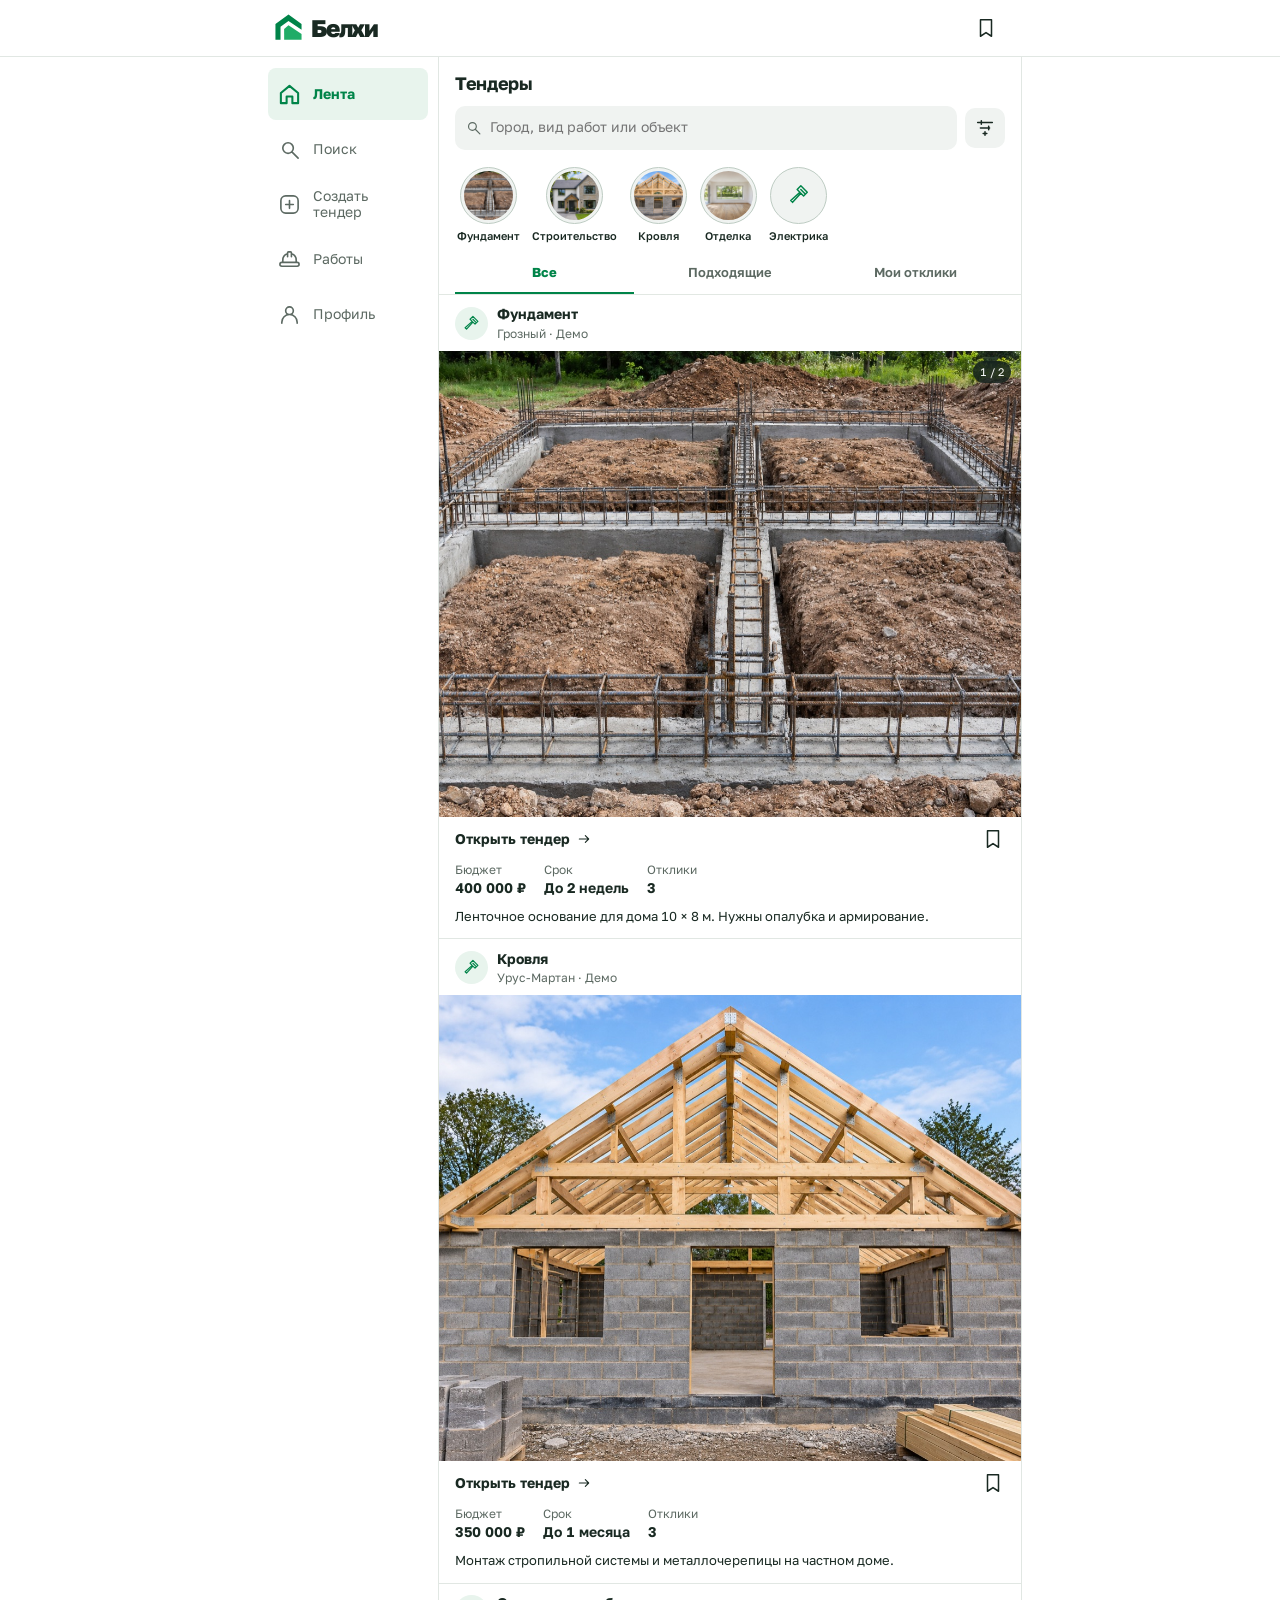
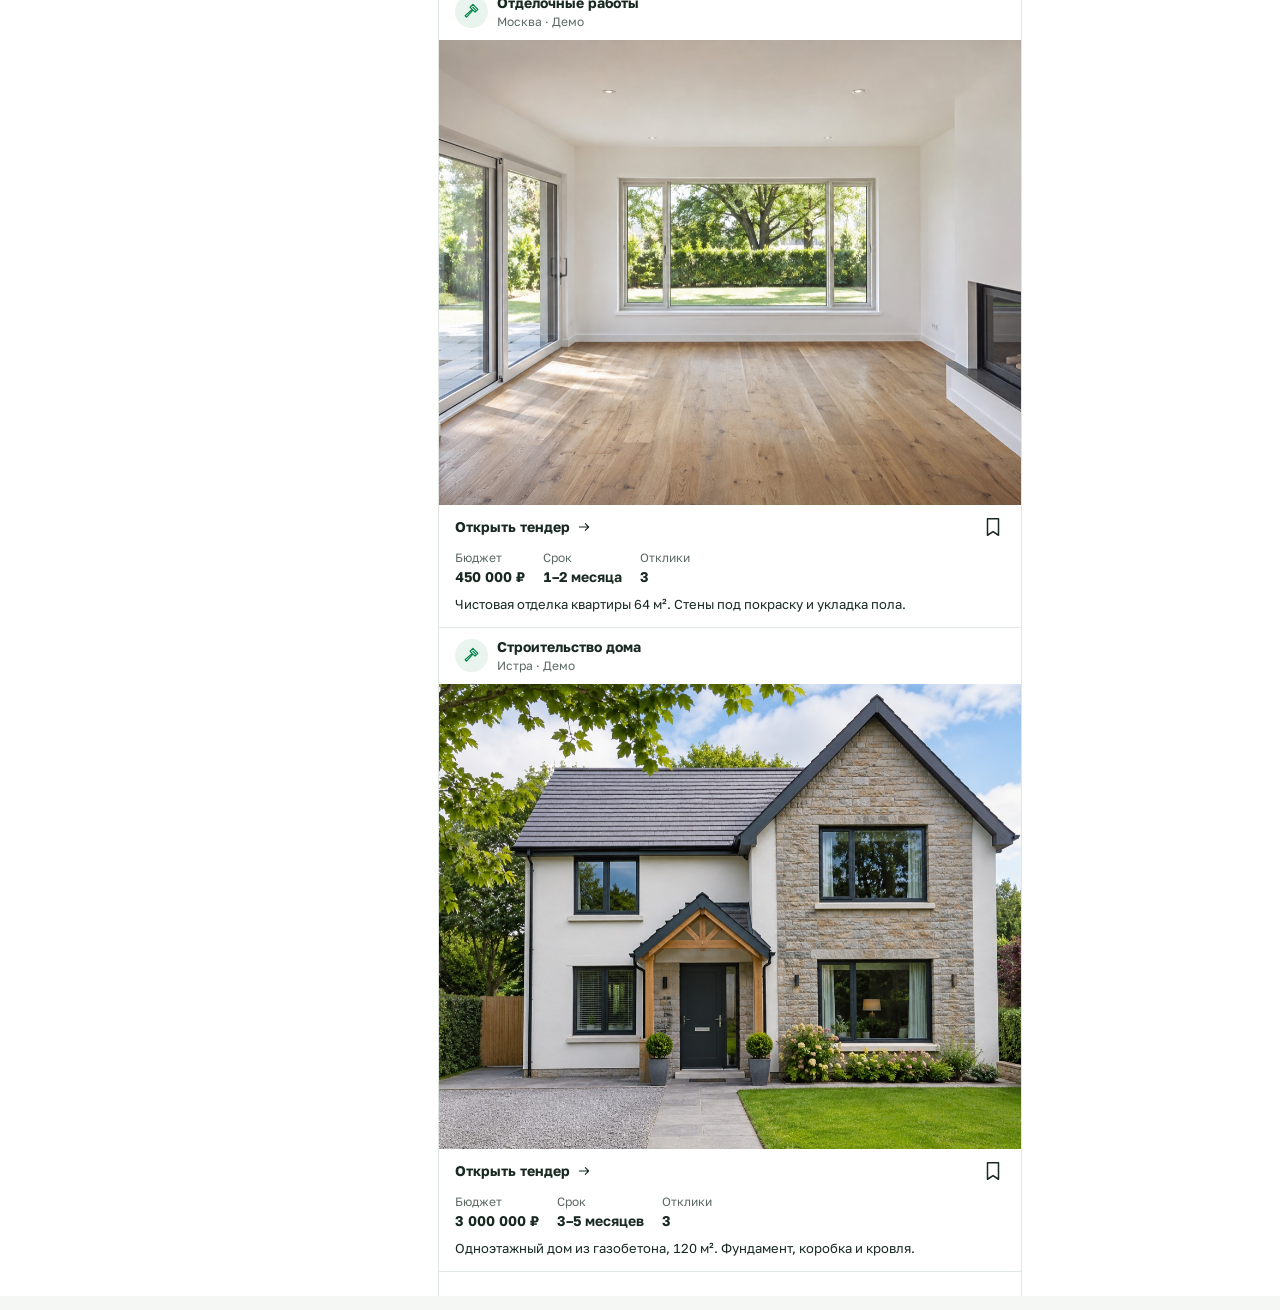
==== app/index.html @ d9beb670 "Build unified responsive Works CRM with shared app design tokens" ====
<!doctype html>
<html lang="ru"><head><meta charset="utf-8"><meta name="viewport" content="width=device-width, initial-scale=1, viewport-fit=cover"><meta name="theme-color" content="#007e47"><title>Белхи · Кабинет заказчика</title><link rel="stylesheet" href="style.css?v=20261109-3"><link rel="stylesheet" href="accounts.css?v=20261109-3"><link rel="stylesheet" href="workspace.css?v=20261111-crm-1"><link rel="stylesheet" href="design-tokens.css?v=20261111-crm-1"></head>
<body><header><div class="head"><a class="brand" href="#list" aria-label="Белхи — главная"><svg viewBox="0 0 40 40" aria-hidden="true"><path fill="#008449" d="M2 15 20 2l18 13v8L20 11 9 19v18H2z"/><path fill="#20ac67" d="m14 22 6-5 18 12v8H14z"/></svg>Белхи</a><span>Кабинет заказчика</span><a id="workspace-saved" href="#market?tab=Сохранённые" aria-label="Сохранённые тендеры" class="workspace-icon" hidden><svg class="ui-icon" aria-hidden="true" viewBox="0 0 24 24"><path d="M6 3h12v18l-6-4-6 4z"/></svg></a><a id="switch-role" class="secondary btn" href="#worker">Исполнитель</a></div></header><div class="layout"><aside><div class="cover"></div><div class="rail"><small>БЕЛХИ / ЗАКАЗЧИК</small><h2>От заявки<br>до стройки</h2><ol id="steps"></ol><a href="#admin" class="back">Администрирование</a><footer>Локальная версия · На этом устройстве</footer></div></aside><main id="screen" tabindex="-1"></main></div><a class="admin-entry" href="#catalog">Демонстрационный каталог</a><a class="admin-entry" href="#admin">Администрирование</a><nav id="bottom-nav" aria-label="Основное меню"></nav><dialog id="confirmation"></dialog><p id="message" role="alert"></p><script>window.addEventListener('error',event=>console.error(event.error||event.message));window.addEventListener('unhandledrejection',event=>{document.querySelector('#screen').innerHTML='<pre role="alert" style="white-space:pre-wrap;font-size:11px">'+String(event.reason?.stack||event.reason)+'</pre>'})</script><script type="module">import('./app.js?v=20261111-crm-1').catch(error=>{document.querySelector('#screen').innerHTML='<pre role="alert" style="white-space:pre-wrap;font-size:11px">'+String(error.stack||error.message)+'</pre>';console.error(error)})</script></body></html>
---- app/style.css ----
:root{--green:#007b43;--mint:#e6f6eb;--ink:#172521;--muted:#52665e;--line:#dce5df;font:15px/1.4 -apple-system,BlinkMacSystemFont,"Segoe UI",Arial,sans-serif;color:var(--ink);background:#f4f7f4}*{box-sizing:border-box}body{margin:0}header{background:white;border-bottom:1px solid var(--line)}.head,.layout{max-width:990px;margin:auto}.head{min-height:54px;display:flex;align-items:center;gap:14px;padding:0 20px}.head>span,small,.muted,footer{color:var(--muted)}.brand{display:inline-flex;align-items:center;gap:8px;font-weight:800;font-size:24px;letter-spacing:-1.6px}.brand svg{width:29px;height:29px}a{color:inherit;text-decoration:none}.objects{margin-left:auto;font-weight:650;color:var(--green)}.layout{display:grid;grid-template-columns:216px minmax(0,650px);gap:20px;padding:20px;align-items:start}aside,main,dialog{border:1px solid var(--line);border-radius:12px;background:white;overflow:hidden}.cover{height:82px;background:center 65%/cover url(media/construction.jpg)}.rail{padding:18px}.rail small,.eyebrow{font-weight:750;letter-spacing:.095em;font-size:11px;color:var(--green)}h2{font-size:22px;line-height:1.13;letter-spacing:-1px}ol{padding:0;list-style:none}.rail li,.stage{display:flex;align-items:center;gap:8px;margin:8px 0}.num{display:grid;place-items:center;background:#f0f3f0;color:var(--muted);border-radius:50%;height:29px;width:29px;flex:none;font-size:13px}.active .num{background:var(--green);color:white}.active{font-weight:700}footer{font-size:12px;border-top:1px solid var(--line);padding-top:18px;margin-top:28px}main{padding:18px 22px;min-height:0}main:focus{outline:0}h1{font-size:24px;line-height:1.14;letter-spacing:-1px;margin:5px 0 12px}h3{margin:12px 0 6px;font-size:16px}label,.fieldlabel{display:block;font-size:14px;font-weight:650;margin:10px 0 4px}input,textarea,select{width:100%;color:var(--ink);font:inherit;border:1px solid #bfcfc5;border-radius:8px;padding:8px 10px;background:white}textarea{resize:vertical;min-height:66px}.pair,.stats,.gallery,.actions,.tabs,.entry,.info{display:flex;gap:10px}.pair>*,.stats>*{flex:1;min-width:0}button,.btn{font:inherit;cursor:pointer;display:inline-flex;align-items:center;justify-content:center;border:1px solid var(--line);background:white;color:var(--ink);font-weight:600}.primary{background:var(--green);color:white;border-color:var(--green)}.wide{width:100%;margin-top:12px}.secondary{color:var(--green);background:var(--mint);border:0}.tabs{background:#f0f4f1;padding:3px;border-radius:10px;margin:9px 0;gap:3px}.tabs button{flex:1;border:0;background:transparent;font-size:14px;padding:5px}.tabs [aria-pressed=true]{background:white;color:var(--green);box-shadow:0 1px 3px #142c1924}.entry,.stage{padding:10px 0;border-bottom:1px solid var(--line)}.entry img,.info img{width:52px;height:54px;object-fit:cover;border-radius:9px}.entry>div,.info>div{min-width:0;flex:1}.entry strong,.info strong{display:block;font-size:16px}.meta,.note,.terms,.caption{font-size:13px;color:var(--muted)}.terms{margin:5px 0}.score{color:#a66200}.entry .btn{margin-top:7px}.tag{display:inline-block;border-radius:20px;background:var(--mint);color:#066637;padding:2px 7px;font-size:12px}.stats{margin:16px 0}.stats div,.summary{padding:10px;background:#f3f7f3;border-radius:9px}.stats b{display:block}.gallery{flex-wrap:wrap}.gallery img{width:94px;height:75px;object-fit:cover;border-radius:8px}.attach{cursor:pointer;border:1px dashed #91ac9a;padding:12px;color:var(--green);border-radius:8px;display:inline-block;margin:3px 0}.hiddenfile{position:absolute;width:1px;height:1px;opacity:0}.hiddenfile:focus-visible+.attach,:focus-visible{outline:2px solid var(--green);outline-offset:2px}.file{display:flex;align-items:center;gap:8px;overflow-wrap:anywhere;font-size:14px}.file button{margin-left:auto}.back{font-size:14px;color:var(--green);display:inline-block;margin-bottom:6px}.actions{justify-content:flex-end;flex-wrap:wrap;margin-top:12px}dialog{max-width:min(420px,92vw);padding:18px}dialog::backdrop{background:#112a2066}#message:not(:empty){position:fixed;bottom:12px;left:50%;transform:translateX(-50%);background:#243b30;color:white;padding:12px 20px;border-radius:8px;z-index:3}.amount{font-size:25px}.objects,.brand{padding-block:8px}.project{display:block;padding:10px 0;border-bottom:1px solid var(--line)}.project b{display:block}.review{padding:9px 11px;background:#edf7f0;border-radius:10px}.tag+.tag{margin-left:6px}@media(max-width:720px){.layout{display:block;padding:0}.head{min-height:52px;gap:12px;padding:0 16px}.head>span{display:none}.brand{font-size:25px}.brand svg{width:29px}aside{display:none}main{border:0;border-radius:0;min-height:0;padding:14px 16px}body{background:white}.pair{flex-wrap:wrap}.pair>*{min-width:125px}.entry img{width:48px;height:50px}h1{font-size:22px}.tabs button{font-size:13px}.stats{gap:6px}.stats div{padding:9px}.gallery img{width:85px}}
.avatar{display:grid;place-items:center;min-width:46px;height:48px;border-radius:10px;background:var(--mint);color:var(--green);font-size:28px;font-weight:700}.specialties{padding:0;border:0;margin:12px 0}.specialties legend{font-weight:650}.chips{display:flex;gap:8px;flex-wrap:wrap}.chips label{cursor:pointer;border:1px solid var(--line);border-radius:22px;padding:10px;margin:3px 0;font-weight:500}.chips label:has(:checked){background:var(--mint);border-color:var(--green)}.chips input{width:auto;accent-color:var(--green)}.tender-card strong{font-size:16px}.tender-card .meta{margin:5px 0}.actions a{min-width:0}.head #switch-role{font-size:14px}.query{margin-bottom:12px}@media(max-width:420px){.head{gap:8px}.objects{font-size:14px}.head #switch-role{padding:7px 9px}}
body{padding-bottom:85px}#bottom-nav{position:fixed;z-index:2;bottom:0;left:50%;transform:translateX(-50%);display:flex;justify-content:center;width:min(100%,620px);padding:4px 10px max(5px,env(safe-area-inset-bottom));background:white;border:1px solid var(--line);border-radius:15px 15px 0 0}#bottom-nav a{display:grid;place-items:center;gap:3px;flex:1;padding:6px;color:var(--muted);font-size:13px}#bottom-nav svg{width:20px;height:20px;fill:none;stroke:currentColor;stroke-width:1.7;stroke-linecap:round;stroke-linejoin:round}#bottom-nav [aria-current]{color:var(--green);font-weight:700}#message:not(:empty){bottom:72px}
.admin-entry{display:block;text-align:center;margin:7px;color:var(--muted);font-size:14px}main>img{max-width:100%;border-radius:8px}.admin-tabs{display:flex;flex-wrap:wrap;gap:5px;margin:14px 0}.admin-tabs a{padding:8px}.admin-tabs .selected{background:var(--mint);color:var(--green)}.admin-record{border-bottom:1px solid var(--line);padding:12px 0}.admin-record summary{cursor:pointer;font-weight:650}.admin-record img{width:42px;height:42px;object-fit:cover;border-radius:8px;vertical-align:middle;margin-right:10px}
.customer-badge{display:flex;align-items:center;gap:7px;margin-top:8px;color:var(--muted);font-size:13px}.customer-badge img,.tender-card .customer-badge img{width:25px;height:25px;border-radius:50%;object-fit:cover;float:none;margin:0}
#bottom-nav[hidden]{display:none}.admin-record summary small{display:block;margin:5px 0 0 52px;font-weight:400}.admin-record summary img{height:52px;width:52px}.admin-record summary{padding:4px 0}
.admin-record summary{display:flow-root;list-style:none;min-height:66px;padding-right:16px;position:relative}.admin-record summary img{float:left;object-fit:cover;margin-right:12px}.admin-record summary small{margin:4px 0;color:var(--muted);font-size:13px}

.tender-card {
  display:grid;
  grid-template-columns:56px minmax(0,1fr);
  align-items:center;
  gap:11px;
  padding:10px 2px;
  border-bottom:1px solid var(--line);
}
.tender-card:hover { background:#f7faf8 }
.tender-card > img,.tender-placeholder { width:56px;height:56px;border-radius:7px;object-fit:cover }
.tender-placeholder { display:grid;place-items:center;background:var(--mint);color:var(--green);font-size:23px }
.tender-details { min-width:0;overflow-wrap:anywhere }
.tender-details > strong { display:block;font-size:15px;line-height:1.25 }
.tender-details > .meta { display:block;margin:3px 0;font-size:13px }
.tender-price { display:flex;align-items:center;gap:8px;flex-wrap:wrap;font-size:14px }
.tender-details .customer-badge { margin-top:4px }
.tender-details .customer-badge img { width:20px;height:20px }
.query { margin-bottom:0 }
@media (hover:hover) and (pointer:fine) {
  button:not(:disabled):hover,.btn:hover { border-color:#91b09e }
  .primary:not(:disabled):hover { background:#006a39 }
}
button:disabled { opacity:.6;cursor:default }
@media(max-width:720px) {
  #bottom-nav a { min-height:44px;font-size:12px }
  main { padding-bottom:10px }
}
.head #switch-role{margin-left:auto;font-size:13px}.fold{border-bottom:1px solid var(--line);padding:0}.fold>summary{list-style:none;cursor:pointer;padding:12px 22px 12px 0;position:relative;font-weight:650;overflow-wrap:anywhere}.fold>summary::-webkit-details-marker{display:none}.fold>summary small,.profile-id small,progress+small{display:block;color:var(--muted);font-weight:400}.fold>div{padding:0 2px 12px}.fold .fold{padding-left:10px}.fold fieldset{border:0;padding:0}.profile-id{display:flex;align-items:center;gap:12px;padding:10px 0 15px}.profile-id .avatar{font-size:19px}.fold .specialties legend{display:none}progress{display:block;width:100%;height:7px;margin:8px 0;accent-color:var(--green)}
.identity{display:flex;align-items:center;gap:16px}.identity strong,.identity small{display:block}.identity strong{font-size:18px}.identity small{color:var(--muted);margin-top:3px}.portrait{position:relative;margin:0;width:76px;height:76px;flex:none;display:grid;place-items:center;background:var(--mint);border-radius:50%;font-size:28px;color:var(--green)}label.portrait{cursor:pointer}.portrait img{width:100%;height:100%;border-radius:50%;object-fit:cover}.portrait span{position:absolute;bottom:0;right:0;border-radius:50%;background:var(--green);color:white;font-size:15px;padding:0 4px;border:2px solid white}.portrait input{position:absolute;inset:0;opacity:0;cursor:pointer}.portrait:focus-within{outline:2px solid var(--green)}.tiles{display:grid;grid-template-columns:repeat(3,minmax(0,1fr));gap:3px;margin:8px 0}.tile{aspect-ratio:1;padding:0;border:0;border-radius:2px;overflow:hidden}.tile img{width:100%;height:100%;object-fit:cover}.full-work{display:block;max-width:100%;max-height:65vh;object-fit:contain;margin-bottom:12px}
main:has(.identity){position:relative}main:has(.identity) h1{padding-right:48px}.profile-settings{position:absolute;right:14px;top:10px;width:44px;height:44px;display:grid;place-items:center;border-radius:50%;color:var(--ink)}.profile-settings:hover{background:var(--mint)}.profile-settings svg{width:22px;height:22px;fill:none;stroke:currentColor;stroke-width:1.6;stroke-linejoin:round}.profile-bio{margin:12px 0;overflow-wrap:anywhere;white-space:pre-line}.profile-bio p{margin:0 0 4px}.profile-share{min-height:36px;font-size:13px}.portfolio-title{margin-top:18px;padding-top:12px;border-top:1px solid var(--line)}.identity>div{min-width:0;overflow-wrap:anywhere}

.identity .portrait{width:64px;height:64px;align-self:center}
.portrait img{position:absolute;inset:0}
.portrait input{width:100%;height:100%;padding:0}
.portfolio-bar,.composer-head,.offer-foot,.object-group h3{display:flex;align-items:center;justify-content:space-between;gap:8px}
.portfolio-bar{border-top:1px solid var(--line);margin-top:16px;padding:8px 0}
.portfolio-bar h3,.composer-head h2{margin:0}
.portfolio-bar button,.publish,.offer-row .btn,.new-tender{white-space:normal}
.portfolio-bar button{color:var(--green)}
.composer-head button,.work-author button[data-cancel]{width:var(--control-height);padding:0;font-size:20px;flex:none}
.photo-picker{position:relative;display:grid;place-items:center;gap:5px;border:1px dashed #a9c6b3;border-radius:8px;background:#f4f9f5;color:var(--green);padding:12px;cursor:pointer}
.photo-picker img{max-width:100%;height:70px;object-fit:contain}
.photo-picker input{position:absolute;inset:0;opacity:0;cursor:pointer;height:100%}
.photo-picker:focus-within{outline:2px solid var(--green)}
#add-photo .publish{display:flex;margin-left:auto}
.offer-object{display:flex;align-items:center;gap:10px;background:#f4f7f4;border-radius:8px;padding:8px}
.offer-object img{width:44px;height:44px;object-fit:cover;border-radius:6px}
.offer-object small,.offer-row small{display:block;font-size:12px}
.offer-filters{display:flex;margin:6px 0;flex-wrap:wrap}
.offer-filters button{padding-inline:9px}
.offer-filters small{font-size:10px;color:inherit}
.offer-filters [aria-pressed=true]{background:var(--green);color:white}
.offer-row{gap:9px;align-items:flex-start}
.offer-row strong{font-size:15px;line-height:1.2}
.offer-row .btn{margin:0}
.offer-foot{margin-top:6px}
.object-group{margin-top:16px}
.object-group h3{margin:0;padding:7px 9px;background:#eef5ef;border-radius:6px;font-size:13px}
.object-group .tender-card{padding:9px 2px}
@media(max-width:720px){
  main:has(.offer-object){position:relative}
  main:has(.offer-object)>br,main:has(.offer-object)>.eyebrow{display:none}
  main:has(.offer-object)>h1{text-align:center;font-size:17px;letter-spacing:-.4px;line-height:34px;margin:0 0 10px}
  main:has(.offer-object)>.back{position:absolute;display:grid;place-items:center;width:var(--control-height);height:var(--control-height);font-size:0;margin:0}
  main:has(.offer-object)>.back:before{content:'‹';font-size:26px;line-height:1}
}

.screen-heading{display:grid;grid-template-columns:var(--control-height) minmax(0,1fr) var(--control-height);align-items:center;margin-bottom:12px;border-bottom:1px solid var(--line)}
.screen-heading h1,main:has(.identity) .screen-heading h1{margin:0;padding:4px 0;text-align:center;font-size:17px;line-height:1.25;letter-spacing:-.02em;overflow-wrap:anywhere}
.screen-heading>a{width:var(--control-height);height:var(--control-height);display:grid;place-items:center;color:var(--green)}
.screen-heading svg{width:21px;fill:none;stroke:currentColor;stroke-width:2;stroke-linecap:round;stroke-linejoin:round}
#manual-project{display:grid;gap:12px}
#manual-project .form-note{margin:0;color:var(--muted);font-size:13px;line-height:1.4}
#manual-project label{display:grid;gap:4px;margin:0;min-width:0;font-size:13px}
#manual-project input{min-width:0}
#manual-project input::placeholder{color:#626f69;opacity:1}
.project-terms{display:grid;grid-template-columns:repeat(2,minmax(0,1fr));gap:10px}
#manual-project button{justify-self:end}
body:has(#manual-project)>.admin-entry{display:none}

.tender-post{border-bottom:1px solid var(--line);padding-bottom:10px}
.post-heading{display:flex;align-items:baseline;justify-content:space-between;gap:8px;margin-bottom:6px;overflow-wrap:anywhere}
.tender-post>img{display:block;width:100%;height:clamp(105px,35vw,168px);object-fit:cover;border-radius:8px}
.post-caption{margin-top:7px;font-size:14px;overflow-wrap:anywhere}
.post-caption small{display:block;font-size:12px}
.post-caption p,.review-post p{margin:4px 0 0;font-size:13px}
.responses-title small{margin-left:3px;font-weight:500}
.profile-sections{display:flex;border-block:1px solid var(--line);margin:10px 0 6px}
.profile-sections button{flex:1;background:none;border:0;border-radius:0;border-bottom:2px solid transparent;color:var(--muted);font-size:13px;min-height:var(--control-height);gap:5px}
.profile-sections [aria-pressed=true]{color:var(--green);border-bottom-color:currentColor}
.profile-sections span{font-size:17px}
.profile-actions{display:flex;flex-wrap:wrap;gap:5px}
.rating-line{display:flex;align-items:center;gap:6px;font-size:13px}
.star-meter{position:relative;display:inline-block;color:#d9dcd9;font-size:17px}
.star-meter i{position:absolute;left:0;top:0;overflow:hidden;font-style:normal;color:#a66200}
.review-post{padding:8px 0;font-size:13px}
.bid-details{border-top:1px solid var(--line);padding-top:9px;margin-top:12px}
.bid-details h3{margin:0}
.bid-details dl{display:grid;grid-template-columns:auto 1fr;gap:4px 15px;font-size:13px;margin:8px 0}
.bid-details dt{color:var(--muted)}
.bid-details dd{margin:0;font-weight:600;overflow-wrap:anywhere}
details.bid-details{background:var(--mint);border:0;border-radius:11px;padding:0;margin:10px 0;color:#183f2a}
.bid-details summary{position:relative;list-style:none;cursor:pointer;padding:10px 32px 10px 12px}
.bid-details summary::-webkit-details-marker{display:none}
.bid-details summary>*{display:block;overflow-wrap:anywhere}
.bid-details summary span,.bid-details summary small{font-size:12px}
.bid-details summary b{font-size:14px;margin:3px 0}
.bid-expanded{border-top:1px solid #c3ddcb;margin:0 12px;padding:8px 0 10px;font-size:13px}
.bid-expanded p{margin:0 0 6px}
.review-photo{display:block;margin-top:6px;padding:0;border:0;overflow:hidden}
.review-photo img{display:block;width:84px;height:68px;object-fit:cover}
details.bid-details>summary{background:#087846;color:white;border-radius:9px;padding:6px 32px 6px 11px;font-size:13px}
.bid-details summary b{font-size:13px;margin:0}
dialog:has(.work-post){padding:0;max-height:84dvh;overflow:auto}
.work-author{display:flex;align-items:center;gap:8px;padding:8px 10px}
.work-author span,.work-author span img{width:32px;height:32px;border-radius:50%;object-fit:cover}
.work-author span{display:grid;place-items:center;background:var(--mint)}
.work-author small{display:block}
.work-author button{margin-left:auto}
.post-image{width:100%;max-height:50dvh;object-fit:contain;display:block;background:#f2f5f3}
.work-post h3,.work-post p{margin:8px 12px;overflow-wrap:anywhere}
.work-post p{white-space:pre-line;font-size:14px}
.profile-numbers{flex:1}
.profile-metrics{display:flex;gap:8px;justify-content:space-between;max-width:290px;margin-top:6px}
.profile-metrics b{display:block;font-size:15px;line-height:1.2}
.profile-metrics small{font-size:12px;margin:0}
.identity:has(.profile-metrics){gap:12px;margin-bottom:8px}
.bid-copy{margin-bottom:8px;overflow-wrap:anywhere}
.bid-copy>small{margin-left:6px}
.bid-copy>p{margin:2px 0 0;white-space:pre-line}
.identity + .profile-bio{margin:6px 0 8px;font:400 12px/1.35 -apple-system,BlinkMacSystemFont,"Segoe UI",sans-serif;color:var(--ink)}
.profile-bio>small{font:inherit;color:inherit}
.profile-bio>p{margin:0}
.profile-bio .bio-short{display:-webkit-box;-webkit-line-clamp:3;-webkit-box-orient:vertical;overflow:hidden}
.bio-toggle{min-height:var(--control-height);padding:0 4px 0 0;border:0;color:var(--muted);font:inherit}
.bio-toggle[hidden]{display:none}
.feed-post{padding:12px 0;border-bottom:1px solid var(--line)}
.feed-cover{display:grid;place-items:center;aspect-ratio:1;background:#eef4ef;border-radius:8px;overflow:hidden}
.feed-cover img{width:100%;height:100%;object-fit:cover;min-height:0}
.no-cover{font-size:13px;color:var(--muted)}
.feed-actions{display:flex;align-items:center;justify-content:space-between;gap:8px;margin-top:7px}
.offer-row{position:relative}
.offer-row a::after{content:'';position:absolute;inset:0}
.offer-row:hover,.offer-row:focus-within{background:#f4f9f5}
.post-spec{display:flex;gap:18px;margin:8px 0}
.post-spec dt{font-size:12px;color:var(--muted)}
.post-spec dd{margin:0;font-size:14px;font-weight:650}
.tender-post>img[src$="foundation-plan.svg"]{object-fit:contain;background:#eef5ef}
.feed-cover.feed-gallery{display:flex;overflow-x:auto;scroll-snap-type:x mandatory;justify-content:start}
.feed-slide{min-width:100%;width:100%;height:100%;position:relative;display:grid;place-items:center;scroll-snap-align:start}
.feed-slide span{position:absolute;bottom:7px;left:7px;max-width:92%;overflow:hidden;white-space:nowrap;text-overflow:ellipsis;background:#163727db;color:white;padding:3px 7px;border-radius:5px;font-size:11px}
.feed-slide img[src$=".svg"]{object-fit:contain}
.feed-gallery .no-cover{margin:auto}
#feed-filter{margin:10px 0}
#feed-filter fieldset{margin:0}
.object-group[hidden],.object-group>[hidden]{display:none}
.crm-overview .post-spec{margin:4px 0 8px;gap:28px}
.crm-overview progress{margin:3px 0}
.crm-next{margin:10px 0;padding:10px 12px;background:#e8f5ec;border-radius:8px;display:grid;gap:3px}
.crm-next strong{font-size:14px;overflow-wrap:anywhere}
.crm-next button{justify-self:start;background:#087846;color:white;margin-top:4px}
#feed-filter{display:grid;grid-template-columns:minmax(0,1fr) auto;gap:6px;margin:8px 0 4px}
#filter-open{padding:0}
#market-panel{width:min(340px,calc(100% - 28px));max-height:75dvh;overflow:auto;padding:14px}
#market-panel h3{margin:0 0 8px}
#market-panel fieldset{border:0;padding:0}
#market-panel label,#market-panel legend{font-size:12px}
.filter-cities{display:flex;flex-wrap:wrap;gap:4px;max-height:96px;overflow:auto}
.filter-cities label{display:flex;align-items:center;gap:3px;background:#f0f5f2;padding:5px 7px;border-radius:5px;margin:0}
.filter-cities input{width:auto;margin:0;accent-color:var(--green)}
.filter-actions,.market-modes{display:flex;gap:6px}
.filter-actions{justify-content:space-between;margin-top:10px}
.market-modes{border-bottom:1px solid var(--line)}
.market-modes button{padding:4px 8px;border:0;border-bottom:2px solid transparent;border-radius:0;color:var(--muted);white-space:nowrap}
.market-modes [aria-pressed=true]{border-color:var(--green);color:var(--green)}

.works-intro{display:flex;align-items:center;justify-content:space-between;gap:12px;margin:-3px 0 14px}
.works-intro p{max-width:360px;margin:0;color:var(--muted);font-size:12px;line-height:1.35}
.works-add{flex:none;background:#edf7f0}
.works-section{border:1px solid var(--line);border-radius:12px;overflow:hidden}
.works-section-head{display:flex;align-items:center;justify-content:space-between;padding:9px 11px;background:#f1f7f3}
.works-section-head h3{margin:0;font-size:14px}
.works-section-head span{display:grid;place-items:center;min-width:23px;height:23px;border-radius:12px;background:white;color:var(--green);font-size:12px;font-weight:750}
.work-card{display:grid;grid-template-columns:72px minmax(0,1fr);gap:11px;padding:11px;border-top:1px solid var(--line)}
.work-card:hover,.work-card:focus-visible{background:#f7fbf8}
.work-cover{display:grid;place-items:center;width:72px;height:72px;overflow:hidden;border-radius:9px;background:var(--mint);color:var(--green);font-size:25px}
.work-cover img{width:100%;height:100%;object-fit:cover}
.work-content{display:block;min-width:0}
.work-title,.work-progress{display:flex;align-items:center;justify-content:space-between;gap:8px}
.work-title strong{min-width:0;overflow:hidden;text-overflow:ellipsis;white-space:nowrap;font-size:14px;line-height:1.25}
.work-title>small{flex:none;padding:2px 6px;border-radius:10px;background:var(--mint);color:var(--green);font-size:10px}
.work-meta,.work-current{display:block;overflow:hidden;text-overflow:ellipsis;white-space:nowrap}
.work-meta{margin-top:2px;color:var(--muted);font-size:11px}
.work-current{margin-top:6px;font-size:12px;font-weight:650}
.work-card progress{height:5px;margin:5px 0 2px}
.work-progress small{font-size:10px}.work-progress b{color:var(--green);font-size:11px}
.works-empty{display:grid;gap:3px;padding:18px;text-align:center}.works-empty small{font-size:12px}
.works-offers{margin-top:10px}.works-offers>summary{padding-block:10px}.works-offers .project{font-size:13px}
@media(max-width:420px){
  .works-intro p{max-width:205px}
  .work-card{grid-template-columns:64px minmax(0,1fr);gap:9px;padding:10px}
  .work-cover{width:64px;height:64px}
}

/* Shared sizes for account actions, forms and workspace controls. */
:root{
  --control-height:44px;
  --control-gap:8px;
  --field-gap:12px;
  --control-radius:999px;
  --field-radius:12px;
  --card-radius:12px;
  --type-xs:11px;
  --type-sm:12px;
  --type-ui:13px;
  --type-field:14px;
  --ease-out:cubic-bezier(.23,1,.32,1);
  --press-duration:140ms;
}
::selection{background:#bfe8cd;color:#123d26}
button,.btn {
  min-height:var(--control-height);
  padding:7px 13px;
  border-radius:var(--control-radius);
  font-size:var(--type-ui);
  line-height:1.2;
  text-align:center;
}
.wide { margin-top:var(--field-gap); }
:is(.actions,.filter-actions,.offer-filters,.profile-actions,.customer-actions,.account-links) { gap:var(--control-gap); }
.eyebrow{display:none}
h1{margin:2px 0 10px;font-size:22px;letter-spacing:-.02em}
h2{font-size:19px;letter-spacing:-.02em}
h3{margin:11px 0 5px;font-size:15px;letter-spacing:-.01em}
label,.fieldlabel{margin:8px 0 3px;font-size:var(--type-ui)}
input,textarea,select { border-radius:var(--field-radius);padding:8px 10px;font-size:var(--type-field);font-weight:400; }
input:not([type=checkbox],.hiddenfile),select { min-height:var(--control-height); }
form label:has(> :is(input:not([type=checkbox],[type=file]),select,textarea)) { display:grid;gap:4px;min-width:0; }
form :where(input,select,textarea) { min-width:0; }
form label:not(.attach,.photo-picker),form legend { font-size:var(--type-sm); }
.back { display:inline-flex;align-items:center;min-height:var(--control-height);font-size:var(--type-ui);margin-bottom:0; }
:where(.attach,.photo-picker) { min-height:var(--control-height); }
textarea{min-height:64px}
.meta,.note,.terms,.caption{font-size:var(--type-sm)}
.tag{padding:2px 7px;font-size:var(--type-xs)}
.fold>summary{padding-block:10px;font-size:var(--type-ui)}
.project{padding:8px 0;font-size:var(--type-ui)}
.stage{padding:8px 0;margin:5px 0}
.stage b{font-size:var(--type-ui)}
.chips{gap:var(--control-gap)}
.chips label,.filter-cities label{
  display:inline-flex;
  align-items:center;
  min-height:var(--control-height);
  margin:0;
  padding:6px 10px;
  border-radius:var(--control-radius);
  font-size:var(--type-sm);
}
.stats{margin:11px 0}.stats div,.summary{padding:8px;border-radius:var(--card-radius)}
.entry{padding:8px 0;gap:9px}.entry strong,.info strong{font-size:14px}
.tender-card{padding-block:8px}.tender-details>strong{font-size:14px}.tender-details>.meta{font-size:var(--type-sm)}
.profile-id{padding:7px 0 11px}.identity{gap:12px}.identity strong{font-size:17px}.identity small{font-size:var(--type-sm)}
.profile-bio{margin:8px 0;font-size:var(--type-sm)}

.profile-settings,.composer-head button,.work-author button[data-cancel]{border-radius:50%}
.profile-sections button,.market-modes button,.tabs button{border-radius:0}
.offer-filters button{border-radius:var(--control-radius)}
#filter-open,.filter-actions button{border-radius:var(--control-radius)}
.admin-tabs{gap:var(--control-gap)}
.admin-tabs a{display:inline-flex;align-items:center;min-height:var(--control-height);border-radius:var(--control-radius);font-size:var(--type-ui)}
@media(max-width:720px){
  main{padding:12px 16px}
  h1{font-size:20px}
  h3{font-size:14px}
  .brand{font-size:23px}.brand svg{width:27px;height:27px}
}

.apply-request{overflow:hidden;border:1px solid var(--line);border-radius:14px;background:white}
.apply-cover{height:148px;background:#edf3ef}
.apply-cover img{display:block;width:100%;height:100%;object-fit:cover}
.apply-request-body{padding:12px}
.apply-request-head{display:flex;align-items:flex-start;justify-content:space-between;gap:10px}
.apply-request-head h2{margin:0;font-size:17px;line-height:1.2}
.apply-request-head>div>span{display:block;margin-top:2px;color:var(--muted);font-size:var(--type-sm)}
.apply-request-head .tag{flex:none}
.apply-facts{display:grid;grid-template-columns:1.3fr 1fr .65fr;gap:9px;margin:11px 0 0;padding:9px 0;border-block:1px solid var(--line)}
.apply-facts div{min-width:0}
.apply-facts dt{font-size:10px;color:var(--muted)}
.apply-facts dd{margin:2px 0 0;overflow-wrap:anywhere;font-size:var(--type-sm);font-weight:750;font-variant-numeric:tabular-nums}
.apply-description{margin:9px 0 0;font-size:var(--type-ui);line-height:1.4}
.apply-files{margin:4px 0}
.bid-profile{display:grid;grid-template-columns:42px minmax(0,1fr) auto;align-items:center;gap:9px;margin:10px 0;padding:9px 0;border-bottom:1px solid var(--line)}
.bid-profile .avatar{min-width:42px;width:42px;height:42px;border-radius:50%;font-size:17px}
.bid-profile small,.bid-profile strong,.bid-profile span{display:block}
.bid-profile small,.bid-profile span{color:var(--muted);font-size:10px}
.bid-profile strong{font-size:var(--type-ui)}
.bid-compose{padding-top:2px}
.bid-compose-head{display:flex;align-items:end;justify-content:space-between;gap:10px;margin-bottom:7px}
.bid-compose-head h3{margin:0;font-size:15px}
.bid-compose-head span{max-width:190px;color:var(--muted);font-size:10px;text-align:right}
.bid-fields{display:grid;grid-template-columns:1fr 1fr;gap:9px}
.bid-fields label{margin:0}
.bid-compose textarea{min-height:72px}
.bid-submit{display:flex;align-items:center;justify-content:space-between;gap:12px;margin-top:10px}
.bid-submit span{max-width:260px;color:var(--muted);font-size:10px;line-height:1.35}
.bid-submit button{flex:none}
@media(max-width:420px){
  .apply-cover{height:128px}
  .apply-request-body{padding:10px}
  .apply-facts{gap:6px}
  .bid-fields{grid-template-columns:1fr 1fr;gap:7px}
  .bid-profile{grid-template-columns:42px minmax(0,1fr)}
  .bid-profile .btn{grid-column:2;justify-self:start}
  .bid-submit{align-items:stretch;flex-direction:column;gap:var(--control-gap)}
  .bid-submit span{max-width:none}
}

.customer-settings{display:grid;gap:12px}
.settings-person{display:flex;align-items:center;gap:10px;padding-bottom:11px;border-bottom:1px solid var(--line)}
.settings-avatar{display:grid;place-items:center;width:46px;height:46px;flex:none;border-radius:50%;background:var(--mint);color:var(--green);font-size:18px;font-weight:800}
.settings-person strong,.settings-person small{display:block}
.settings-person strong{font-size:14px}.settings-person small{margin-top:2px;font-size:10px}
.customer-settings section{display:grid;gap:7px}
.customer-settings section h3{margin:0}
.customer-settings label{display:grid;gap:3px;margin:0}
.customer-settings label>small{font-size:10px;font-weight:400}
.settings-pair{display:grid;grid-template-columns:1fr 1fr;gap:8px}
.handle-field{display:grid;grid-template-columns:30px minmax(0,1fr);align-items:center;overflow:hidden;border:1px solid #bfcfc5;border-radius:11px;background:white}
.handle-field:focus-within{outline:2px solid var(--green);outline-offset:2px}
.handle-field b{display:grid;place-items:center;color:var(--muted);font-size:13px}
.handle-field input{min-height:var(--control-height);border:0;border-left:1px solid var(--line);border-radius:0;outline:0}
.privacy-note{display:grid;gap:2px;padding:9px 11px;border-radius:12px;background:#edf7f0;color:#184d31}
.privacy-note strong{font-size:12px}.privacy-note span{font-size:10px;line-height:1.4}
.customer-settings .wide{margin-top:0}
.review-card{padding:11px 0;border-bottom:1px solid var(--line)}
.review-card-head{display:grid;grid-template-columns:38px minmax(0,1fr) auto;align-items:center;gap:8px}
.review-card-head>img{width:38px;height:38px;border-radius:50%;object-fit:cover}
.review-card-head strong,.review-card-head small{display:block}
.review-card-head strong{font-size:13px}.review-card-head small{font-size:10px}
.review-stars{color:#a66200;font-size:12px;letter-spacing:1px;white-space:nowrap}
.review-card>p{margin:8px 0;font-size:12px;line-height:1.45}
.review-preview{display:grid;grid-template-columns:48px minmax(0,1fr);align-items:center;gap:9px;width:100%;min-height:48px;padding:0;border:0;border-radius:10px;background:#f1f6f2;text-align:left;overflow:hidden}
.review-preview img{width:48px;height:48px;object-fit:cover}
.review-preview span{display:block;padding-right:8px}
.review-preview strong,.review-preview small{display:block}
.review-preview strong{font-size:11px}.review-preview small{font-size:9px}
@media(max-width:380px){.settings-pair{grid-template-columns:1fr}.review-stars{font-size:11px}}
.review-detail-copy{padding:2px 2px 10px}
.review-detail-copy h3{margin-top:4px}
.review-detail-copy p{margin-top:4px;line-height:1.45}
.review-detail-label{display:flex;align-items:center;justify-content:space-between;gap:10px;margin:10px 12px 0}
.review-detail-label small{font-size:10px;color:var(--muted)}
dialog:has(.review-detail){width:min(520px,calc(100vw - 24px));max-width:520px}
@media(max-width:520px){dialog:has(.review-detail){width:calc(100vw - 16px);max-height:90dvh}.review-detail .post-image{max-height:58dvh}}

.crm-cover{display:block;width:100%;height:180px;object-fit:cover;border-radius:12px}
.crm-project-cover:empty{display:none}
.crm-project-cover{margin-bottom:10px}
.crm-task-title{display:flex;align-items:center;justify-content:space-between;gap:8px}
.crm-task-title .tag{font-size:10px;font-weight:500;flex:none}
.crm-plan>.fold{border:1px solid var(--line);border-radius:12px;margin:8px 0;padding:0 10px}
.crm-plan .fold .fold{padding-left:0}
.crm-plan form{display:grid;gap:6px}
.crm-plan form label{margin:0;font-size:12px}
.crm-plan form button{justify-self:start}
.crm-plan fieldset{margin:0}
.crm-complete{color:var(--green);font-size:12px}
/* Press feedback follows controls across routes. Lists stay in place while scrolling. */
:where(button:not(:disabled),a.btn,.workspace-icon,.screen-heading>a,.profile-settings,
  #bottom-nav a,.round-shortcuts a,.attach,.photo-picker,.chips label,.filter-cities label) {
  transition:transform var(--press-duration) var(--ease-out),opacity var(--press-duration) var(--ease-out);
}
:where(button:not(:disabled),a.btn,.workspace-icon,.screen-heading>a,.profile-settings,
  #bottom-nav a,.round-shortcuts a,.attach,.photo-picker,.chips label,.filter-cities label):active:not(:focus-visible) {
  opacity:.88;
}
:where(.market-tile,.tile,.feed-slide,.tender-card,.work-card,.moderation-row,.project,.back,
  .admin-tabs a,.moderation-tabs a,summary,.portrait,.brand):active:not(:focus-visible) {
  opacity:.78;
}
:where(.market-tile,.tile,.feed-slide,.tender-card,.work-card,.moderation-row,.project,.back,
  .admin-tabs a,.moderation-tabs a,summary,.portrait,.brand) {
  transition:opacity var(--press-duration) var(--ease-out);
}
:is(.fold,.bid-details,.admin-record)>summary::after {
  content:'';
  position:absolute;
  width:6px;
  height:6px;
  top:50%;
  right:9px;
  border-right:1.5px solid currentColor;
  border-bottom:1.5px solid currentColor;
  transform:translateY(-50%) rotate(-45deg);
  transition:transform var(--press-duration) var(--ease-out);
}
:is(.fold,.bid-details,.admin-record)[open]>summary::after {
  content:'';
  transform:translateY(-70%) rotate(45deg);
}
.fold>summary,.bid-details>summary { min-height:var(--control-height); }

@media (prefers-reduced-motion:no-preference) {
  :where(button:not(:disabled),a.btn,.workspace-icon,.screen-heading>a,.profile-settings,
    #bottom-nav a,.round-shortcuts a,.attach,.photo-picker,.chips label,.filter-cities label):active:not(:focus-visible) {
    transform:scale(.97);
  }
  dialog[open] { animation:dialog-enter 200ms var(--ease-out); }
  @keyframes dialog-enter {
    from { opacity:0;transform:translateY(4px) scale(.985); }
    to { opacity:1;transform:none; }
  }
}
@media (prefers-reduced-motion:reduce) {
  :where(button,a,summary,label),:is(.fold,.bid-details,.admin-record)>summary::after { transition:none; }
}
---- app/accounts.css ----
body[data-surface="account"],
body[data-surface="admin"] {
  --account-frame: #f1f5f1;
  background: var(--account-frame);
  min-height: 100vh;
  padding-bottom: 16px;
}
body:is([data-surface="account"], [data-surface="admin"]) header {
  position: static;
  background: var(--account-frame);
  border: 0;
}
body:is([data-surface="account"], [data-surface="admin"]) :is(.layout > aside, #switch-role, .admin-entry) {
  display: none;
}
body:is([data-surface="account"], [data-surface="admin"]) .layout {
  display: block;
  padding: 0 16px;
}
body:is([data-surface="account"], [data-surface="admin"]) main {
  padding: clamp(16px, 4vw, 28px);
  border: 1px solid var(--line);
  border-radius: 16px;
}
body[data-surface="account"] .layout { max-width: 530px; margin-top: clamp(16px, 8vh, 74px); }
body[data-surface="admin"] :is(.head,.layout) { max-width: 1120px; }
body[data-surface="account"] .head { justify-content: center; }
body[data-surface="account"] .head > span { display: none; }
body[data-surface="admin"] .head { min-height: 52px; }
body[data-surface="admin"] .head > span { display: block; font-size: 13px; }
.entry-screen { overflow-wrap: anywhere; }
.entry-screen > p:first-child { margin-top: 0; }
.entry-screen label { margin-top: 14px; }
.entry-screen input { margin-top: 0; }
.entry-links { display: flex; flex-wrap: wrap; justify-content: space-between; gap: 4px 14px; margin-top: 10px; }
.entry-links > * { display: inline-flex; align-items: center; min-height: 44px; margin: 0; }
.demo-link { padding: 0; border: 0; font-size: 14px; color: var(--muted); font-weight: 500; }
#auth-feedback:empty { display: none; }
.account-error { color: #a12622; }
.account-links, .starting-modes { display: grid; gap: var(--control-gap); }
.starting-modes button { min-height: 68px; border-radius: var(--card-radius); justify-content: space-between; text-align: left; gap: 14px; padding: 12px 15px; }
.starting-modes small { display: block; font-size: var(--type-sm); font-weight: 400; }
.starting-modes svg { width: 16px; height: 16px; flex: none; fill: none; stroke: currentColor; stroke-width: 1.6; }
.starting-modes button:hover { border-color: var(--green); background: #f7fbf8; }

.moderation-tabs {
  display: flex;
  align-items: center;
  flex-wrap: wrap;
  gap: 0 18px;
  border-bottom: 1px solid var(--line);
  margin-bottom: 20px;
}
.moderation-tabs :is(a,button) {
  display: inline-flex;
  align-items: center;
  border: 0;
  border-bottom: 2px solid transparent;
  border-radius: 0;
  min-height: 44px;
  padding: 0;
  color: var(--muted);
  font-size: 14px;
}
.moderation-tabs [aria-current] { border-bottom-color: var(--green); color: var(--ink); font-weight: 700; }
.moderation-tabs button { margin-inline-start: auto; }
.moderation-search, #read-messages { display: grid; grid-template-columns: minmax(0, 1fr) minmax(160px, 0.45fr) auto; align-items: end; gap: 8px; }
.moderation-search label, #read-messages label { margin: 0; }
.moderation-search :is(input,select), #read-messages input { display: block; min-height: 44px; margin-top: 4px; }
.moderation-search { margin: 20px 0; }
.moderation-table-head, .moderation-row {
  display: grid;
  grid-template-columns: minmax(0, 2fr) repeat(2, minmax(0, 1fr)) minmax(120px, auto);
  gap: 12px;
  align-items: center;
  padding: 8px 0;
}
.moderation-table-head { color: var(--muted); font-size: 13px; }
.moderation-row { min-height: 62px; border-top: 1px solid var(--line); font-size: 14px; }
.moderation-row:hover { background: #f7fbf8; }
.moderation-person :is(strong,small) { display: block; overflow-wrap: anywhere; }
.moderation-person strong { font-size: 15px; }
.moderation-row time { font-variant-numeric: tabular-nums; color: var(--muted); }
.moderation-badge { justify-self: start; width: fit-content; padding: 2px 8px; border-radius: 5px; background: var(--mint); color: #16633c; font-size: 12px; }
.moderation-badge.blocked { background: #fbeae7; color: #992722; }
.moderation-pages { display: flex; flex-wrap: wrap; gap: 8px; margin-top: 12px; }
.moderation-detail-head { display: flex; gap: 8px 14px; align-items: baseline; flex-wrap: wrap; }
.moderation-detail-head h2 { margin: 10px 0; overflow-wrap: anywhere; }
.moderation-fields { margin: 0 0 16px; border-top: 1px solid var(--line); }
.moderation-fields > div { display: grid; grid-template-columns: minmax(120px, 0.4fr) minmax(0, 1fr); gap: 8px; padding: 9px 0; border-bottom: 1px solid var(--line); }
.moderation-fields dt { color: var(--muted); overflow-wrap: anywhere; }
.moderation-fields dd { margin: 0; overflow-wrap: anywhere; }
.moderation-danger { border-color: #d9a49b; color: #992722; }
.moderation-danger:hover { background: #fbeae7; }
.moderation-messages { margin-top: 24px; border-top: 1px solid var(--line); }
.moderation-messages h2 { font-size: 19px; margin: 16px 0 6px; }
.moderation-messages p { margin: 8px 0; }
#read-messages { grid-template-columns: minmax(0, 1fr) auto; margin-bottom: 12px; }
.moderation-empty { padding: 14px 0; border-top: 1px solid var(--line); color: var(--muted); }
.moderation-log { padding: 0; list-style: none; }
.moderation-log li { border-top: 1px solid var(--line); padding: 10px 0; overflow-wrap: anywhere; }
.moderation-log p { white-space: pre-wrap; margin: 5px 0; }
.moderation-log small { display: block; }
.moderation-log time { display: inline-block; margin-left: 10px; color: var(--muted); font-size: 13px; }
.moderation-log a { color: var(--green); text-decoration: underline; }
.moderation-confirm label { margin-bottom: 8px; }
.moderation-confirm .account-error:empty { display: none; }
body:is([data-surface="account"], [data-surface="admin"]) #message:not(:empty) { bottom: 14px; width: max-content; max-width: calc(100% - 24px); }
@media (max-width: 600px) {
  body[data-surface="admin"] .layout { padding: 0; }
  body[data-surface="admin"] main { border-width: 1px 0 0; border-radius: 0; }
  .moderation-tabs { gap: 0 12px; }
  .moderation-search, #read-messages { grid-template-columns: minmax(0, 1fr) auto; }
  .moderation-search > label:first-child { grid-column: 1 / -1; }
  .moderation-table-head { display: none; }
  .moderation-row { grid-template-columns: minmax(0, 1fr) auto; gap: 3px 6px; }
  .moderation-person { grid-column: 1; grid-row: 1; }
  .moderation-row .moderation-badge { grid-column: 2; grid-row: 1; justify-self: end; }
  .moderation-row time { text-align: right; font-size: 12px; }
  .moderation-fields > div { grid-template-columns: minmax(95px, 0.45fr) minmax(0, 1fr); }
}
@media (max-width: 385px) {
  #read-messages { grid-template-columns: 1fr; }
}

@font-face {
  font-family: "Golos Text";
  src: url("fonts/golos-text.woff2") format("woff2");
  font-weight: 400 900;
  font-style: normal;
  font-display: swap;
}

body[data-surface="account"]:has(.registration) {
  font-family: "Golos Text", -apple-system, BlinkMacSystemFont, "Segoe UI", sans-serif;
}
body[data-surface="account"]:has(.registration) .layout { max-width: 476px; }
body[data-surface="account"] main:has(.registration) h1 {
  margin: 0 0 12px;
  font-size: clamp(20px, 5vw, 24px);
  line-height: 1.16;
  text-wrap: balance;
}
.registration-progress { display: flex; gap: 5px; width: 96px; margin: 0 0 16px; }
.registration-progress span { flex: 1; height: 3px; border-radius: 2px; background: var(--line); }
.registration-progress .filled { background: var(--green); }
.registration-intro {
  margin: 0 0 22px;
  color: var(--muted);
  line-height: 1.5;
  overflow-wrap: anywhere;
}
.registration label { display: block; margin: 0 0 6px; }
.registration #registration-field {
  width: 100%;
  min-width: 0;
  min-height: calc(var(--control-height) + 8px);
  padding: 10px 12px;
}
.registration-handle, .registration-password { display: flex; align-items: stretch; position: relative; }
.registration-handle > span {
  display: grid;
  position: absolute;
  inset: 0 auto 0 12px;
  place-items: center;
  color: var(--muted);
}
.registration .registration-handle #registration-field { padding-inline-start: 33px; }
.registration .registration-password #registration-field { padding-inline-end: 92px; }
.registration-password button {
  position: absolute;
  inset: 4px 4px 4px auto;
  min-height: 44px;
  padding: 0 9px;
  border: 0;
  border-radius: 8px;
  color: var(--green);
}
.registration input[aria-invalid="true"] { border-color: #a12622; }
.registration input[aria-invalid="true"]:focus-visible { outline-color: #a12622; }
.registration-feedback {
  margin: 6px 0 0;
  color: var(--muted);
  font-size: 14px;
  line-height: 1.4;
}
.registration-feedback:empty { display: none; }
.registration-feedback[data-state="error"] { color: #a12622; }
.registration-feedback[data-state="ok"] { color: var(--green); }
.registration button.primary {
  margin-top: var(--field-gap);
}
.registration button:disabled { opacity: .65; cursor: default; }
.registration-secondary { width: 100%; margin-top: var(--control-gap); }
.registration-footer { display: flex; flex-wrap: wrap; justify-content: center; column-gap: 14px; margin-top: 18px; }
.registration-footer > * { display: inline-flex; align-items: center; min-height: 44px; margin: 0; }
.market-profile-hint { margin: 8px 0; color: var(--muted); font-size: 14px; }
.market-profile-hint .back { margin: 0; min-height: 44px; display: inline-flex; align-items: center; }

@media (max-width: 560px) {
  body[data-surface="account"]:has(.registration),
  body[data-surface="account"]:has(.registration) header { background: white; }
  body[data-surface="account"]:has(.registration) .layout { margin-top: 14px; padding-inline: 0; }
  body[data-surface="account"] main:has(.registration) { border: 0; padding: 16px 20px; }
}

@media (prefers-color-scheme: dark) {
  body[data-surface="account"]:has(.registration) {
    --account-frame: #111813;
    --ink: #f1f7f2;
    --muted: #bbc9bf;
    --line: #415247;
    --green: #94d7af;
    color: var(--ink);
    color-scheme: dark;
    background: var(--account-frame);
  }
  body[data-surface="account"]:has(.registration) header { background: var(--account-frame); }
  body[data-surface="account"] main:has(.registration) { background: #18221b; }
  .registration :is(input,button:not(.primary)) { background: #202e24; border-color: #607465; }
  .registration-footer button.demo-link { background: transparent; }
  .registration input::placeholder { color: var(--muted); }
  .registration button.primary { background: #a1e4b9; color: #102719; }
  .registration button.primary:not(:disabled):hover { background: #b7ebc9; }
  .registration input[aria-invalid="true"] { border-color: #ff9d94; }
  .registration input[aria-invalid="true"]:focus-visible { outline-color: #ff9d94; }
  .registration .account-error, .registration-feedback[data-state="error"] { color: #ff9d94; }
}
@media (max-width: 560px) and (prefers-color-scheme: dark) {
  body[data-surface="account"] main:has(.registration) { background: var(--account-frame); }
}
---- app/workspace.css ----
.ui-icon {
  width: 22px;
  height: 22px;
  flex: none;
  fill: none;
  stroke: currentColor;
  stroke-width: 1.65;
  stroke-linecap: round;
  stroke-linejoin: round;
}

body[data-surface="app"] {
  --workspace-width: 584px;
  --workspace-inset: 16px;
  --workspace-header: 56px;
  --workspace-bottom: 54px;
  --workspace-rule: #e1e7e3;
  --workspace-field: #f0f3f1;
  padding-bottom: calc(var(--workspace-bottom) + env(safe-area-inset-bottom));
  background: white;
}
body[data-surface="app"] header {
  position: sticky;
  top: 0;
  z-index: 2;
  border-color: var(--workspace-rule);
  padding-top: env(safe-area-inset-top);
}
body[data-surface="app"] .head {
  max-width: var(--workspace-width);
  min-height: var(--workspace-header);
  padding-inline: var(--workspace-inset);
  gap: 8px;
}
body[data-surface="app"] .head > span,
body[data-surface="app"] .layout > aside,
body[data-surface="app"] > .admin-entry { display: none; }
body[data-surface="app"] #workspace-saved { margin-left: auto; }
body[data-surface="app"] #switch-role {
  margin-left: 0;
  background: var(--workspace-field);
  color: var(--ink);
}
#switch-role[hidden] { display: none; }
.workspace-icon {
  display: inline-grid;
  width: var(--control-height);
  height: var(--control-height);
  min-height: var(--control-height);
  padding: 0;
  place-items: center;
  border: 0;
  border-radius: 8px;
  background: transparent;
  color: var(--ink);
}
.workspace-icon[hidden] { display: none; }
.workspace-icon:hover { background: var(--workspace-field); }
.workspace-icon:active { background: var(--mint); }
body[data-surface="app"] .layout {
  display: block;
  max-width: var(--workspace-width);
  padding: 0;
}
body[data-surface="app"] main {
  border: 0;
  border-radius: 0;
  min-height: 0;
  padding: 16px var(--workspace-inset) 24px;
}
body[data-surface="app"] main h1 { font-size: 18px; margin: 0 0 var(--field-gap); }
body[data-surface="app"] .screen-heading {
  align-items: center;
  min-height: var(--control-height);
  margin: -5px 0 var(--control-gap);
}
body[data-surface="app"] .screen-heading h1 { margin: 0; }
body[data-surface="app"] .screen-heading a { width: var(--control-height); height: var(--control-height); flex: none; }
body[data-surface="app"] #bottom-nav {
  z-index: 3;
  width: 100%;
  min-height: 0;
  align-items: stretch;
  gap: 0;
  box-shadow: none;
  background: white;
  border: 0;
  border-top: 1px solid var(--workspace-rule);
  border-radius: 0;
  padding: 3px max(6px, env(safe-area-inset-right)) max(5px, env(safe-area-inset-bottom)) max(6px, env(safe-area-inset-left));
}
body[data-surface="app"] #bottom-nav a {
  flex: 1;
  width: auto;
  min-width: 0;
  min-height: 52px;
  border-radius: 0;
  gap: 3px;
  padding: 4px 0;
  font-size: 10px;
  line-height: 1.15;
  text-align: center;
}
body[data-surface="app"] #bottom-nav a span { text-wrap: balance; }
body[data-surface="app"] #bottom-nav .ui-icon { width: 23px; height: 23px; }
body[data-surface="app"] #bottom-nav a[aria-current] { color: var(--green); }
body[data-surface="app"] #bottom-nav a[aria-current] .ui-icon { stroke-width: 2.15; transform: none; }
body[data-surface="app"] #bottom-nav a:active { background: var(--mint); }
@media (max-width: 799px) {
  body[data-surface="app"] #bottom-nav a { min-height: 44px; }
  body[data-surface="app"] #bottom-nav a span { display: none; }
}

@media (min-width: 800px) {
  body[data-surface="app"] { padding-bottom: 0; --workspace-rail: 180px; --workspace-bottom: 0px; }
  body[data-surface="app"] header .head {
    max-width: calc(var(--workspace-rail) + var(--workspace-width));
  }
  body[data-surface="app"] .layout {
    max-width: calc(var(--workspace-rail) + var(--workspace-width));
    padding-left: var(--workspace-rail);
  }
  body[data-surface="app"] main {
    min-height: calc(100dvh - var(--workspace-header));
    border-inline: 1px solid var(--workspace-rule);
  }
  body[data-surface="app"] #bottom-nav {
    top: calc(var(--workspace-header) + 12px);
    left: calc((100% - var(--workspace-rail) - var(--workspace-width))/2);
    bottom: auto;
    width: var(--workspace-rail);
    border: 0;
    transform: none;
    flex-direction: column;
    gap: 3px;
    padding: 0 10px;
  }
  body[data-surface="app"] #bottom-nav a {
    display: flex;
    flex: 0 0 auto;
    justify-content: flex-start;
    gap: 12px;
    padding: 10px;
    border-radius: 8px;
    font-size: 14px;
    text-align: left;
  }
  body[data-surface="app"] #bottom-nav a[aria-current] { background: var(--mint); }
}

#screen[data-page="market"] #feed-filter {
  display: grid;
  grid-template-columns: minmax(0,1fr) var(--control-height);
  align-items: center;
  gap: 8px;
  margin: 0 0 12px;
}
.market-search-field {
  display: flex;
  gap: 8px;
  align-items: center;
  min-width: 0;
  background: var(--workspace-field);
  border-radius: 10px;
  padding: 0 10px;
  color: var(--muted);
}
.market-search-field .ui-icon { width: 17px; height: 17px; }
.market-search-field input {
  min-width: 0;
  min-height: 44px;
  padding-inline: 0;
  border: 0;
  background: transparent;
}
.market-search-field:focus-within { outline: 2px solid var(--green); }
.market-search-field input:focus-visible { outline: 0; }
#screen[data-page="market"] #filter-open {
  position: relative;
  border-radius: 10px;
  background: var(--workspace-field);
}
#filter-open small {
  position: absolute;
  right: 3px;
  top: 3px;
  min-width: 15px;
  line-height: 15px;
  border-radius: 12px;
  background: var(--green);
  color: white;
  font-size: 10px;
}
#market-panel {
  width: min(420px, calc(100% - 24px));
  max-width: 420px;
  max-height: min(86dvh, 720px);
  padding: 0;
  overflow: hidden;
  border: 1px solid var(--workspace-rule);
  border-radius: 16px;
}
#market-panel[open] { display: grid; grid-template-rows: auto minmax(0,1fr) auto; }
.market-panel-head { display: flex; align-items: center; justify-content: space-between; gap: 8px; padding: 5px 10px 5px 16px; border-bottom: 1px solid var(--workspace-rule); }
#market-panel h3 { margin: 0; font-size: 17px; }
.market-panel-head .workspace-icon { font-size: 24px; font-weight: 400; }
.market-panel-content { display: grid; gap: 18px; padding: 14px 16px; overflow-y: auto; overscroll-behavior: contain; }
#market-panel fieldset { min-width: 0; margin: 0; }
#market-panel legend { font-size: 13px; font-weight: 700; margin-bottom: 8px; }
.market-geography { display: grid; gap: 8px; }
#market-panel .worker-search input { width: 100%; margin: 0; padding-left: 34px; background: var(--workspace-field); border-color: transparent; }
.market-geo-options { max-height: 152px; overflow-y: auto; border: 1px solid var(--workspace-rule); border-radius: 9px; overscroll-behavior: contain; }
#market-panel .market-geo-options label {
  display: flex;
  align-items: center;
  gap: 9px;
  min-height: 48px;
  padding: 7px 10px;
  margin: 0;
  border-bottom: 1px solid var(--workspace-rule);
  cursor: pointer;
}
#market-panel .market-geo-options label[hidden], #filter-geo-empty[hidden] { display: none; }
.market-geo-options label:last-child { border: 0; }
.market-geo-options label:has(:checked) { background: var(--mint); }
.market-geo-options label:has(:disabled) { background: var(--workspace-field); cursor: not-allowed; }
.market-geo-options label:has(:disabled) strong { color: var(--muted); }
.market-geo-options input { width: 16px; height: 16px; flex: none; margin: 0; accent-color: var(--green); }
.market-geo-options strong, .market-geo-options small { display: block; overflow-wrap: anywhere; }
.market-geo-options strong { font-size: 12px; }
.market-geo-options small { font-size: 11px; color: var(--muted); font-weight: 400; }
#market-panel .market-work-kinds .chips { gap: 5px; }
#market-panel .market-work-kinds label { position: relative; min-height: 36px; margin: 0; padding: 6px 9px; border: 1px solid var(--line); border-radius: 20px; font-size: 12px; cursor: pointer; }
.market-work-kinds input { position: absolute; opacity: 0; width: 100%; height: 100%; inset: 0; cursor: pointer; }
.market-work-kinds label:has(:checked) { background: var(--mint); color: var(--green); border-color: var(--green); }
.market-work-kinds label:focus-within { outline: 2px solid var(--green); outline-offset: 2px; }
#market-panel .pair { display: grid; grid-template-columns: repeat(2,minmax(0,1fr)); gap: 8px; }
#market-panel .pair > label { min-width: 0; margin: 0; }
#market-panel .filter-actions { display: grid; grid-template-columns: auto minmax(0,1fr); gap: 8px; margin: 0; padding: 10px 16px; border-top: 1px solid var(--workspace-rule); background: white; }
#market-panel .filter-actions button { font-size: 12px; }
@media (max-width: 599px) {
  #market-panel {
    width: 100%;
    max-width: 100%;
    max-height: calc(100dvh - 12px - env(safe-area-inset-top));
    margin: auto 0 0;
    border: 0;
    border-radius: 16px 16px 0 0;
  }
  #market-panel .filter-actions { padding-bottom: max(10px, env(safe-area-inset-bottom)); }
}
.round-shortcuts {
  display: flex;
  gap: 12px;
  max-width: 100%;
  overflow-x: auto;
  scrollbar-width: none;
  padding: 4px 2px 10px;
}
.round-shortcuts > :is(button,a) {
  display: grid;
  justify-items: center;
  align-content: start;
  min-width: 58px;
  flex: none;
  gap: 5px;
  border: 0;
  border-radius: 8px;
  padding: 1px 0;
  background: none;
  color: var(--ink);
  font-size: 11px;
  line-height: 1.25;
  font-weight: 550;
}
.round-shortcuts > :focus-visible { outline-offset: -1px; }
.shortcut-circle {
  display: grid;
  width: 57px;
  height: 57px;
  place-items: center;
  border: 1px solid #bdcbc2;
  border-radius: 50%;
  padding: 3px;
  background: var(--workspace-field);
  color: var(--green);
}
.shortcut-circle img { width: 100%; height: 100%; object-fit: cover; border-radius: 50%; }
.round-shortcuts [aria-pressed="true"] { color: var(--green); font-weight: 750; }
.round-shortcuts [aria-pressed="true"] .shortcut-circle { border: 2px solid var(--green); padding: 2px; }
.market-categories { margin-bottom: 1px; }
.market-modes { margin: 0 calc(-1 * var(--workspace-inset)); padding-inline: var(--workspace-inset); }
.market-modes button { flex: 1; padding-inline: 4px; }
.market-modes [aria-pressed="true"] { font-weight: 750; }
.market-stream { margin-inline: calc(-1 * var(--workspace-inset)); }
.market-stream > .tender-card, .market-empty { margin-inline: var(--workspace-inset); }
.market-empty { grid-column: 1/-1; color: var(--muted); padding: 20px 0; }
.feed-post { padding: 0; border-bottom: 1px solid var(--workspace-rule); }
.feed-post .post-heading {
  display: flex;
  align-items: center;
  justify-content: flex-start;
  gap: 9px;
  min-height: 56px;
  margin: 0;
  padding: 8px var(--workspace-inset);
}
.feed-post .post-heading strong { font-size: 14px; }
.feed-post .post-heading small { display: block; font-size: 12px; }
.feed-subject-icon {
  display: grid;
  place-items: center;
  border-radius: 50%;
  width: 33px;
  height: 33px;
  flex: none;
  background: var(--mint);
  color: var(--green);
}
.feed-subject-icon .ui-icon { width: 17px; height: 17px; }
.feed-post .feed-cover { border-radius: 0; aspect-ratio: 5/4; scrollbar-width: none; }
.feed-slide:focus-visible { outline-offset: -3px; }
.feed-slide .media-position {
  inset: 10px 10px auto auto;
  width: max-content;
  background: #15221dd9;
  border-radius: 12px;
}
.feed-caption { padding: 0 var(--workspace-inset) 13px; }
.feed-toolbar { display: flex; align-items: center; justify-content: space-between; gap: 8px; }
.feed-details-link { min-height: 44px; display: inline-flex; align-items: center; gap: 6px; font-weight: 700; }
.feed-details-link .ui-icon { width: 16px; height: 16px; }
.feed-toolbar .bookmark { margin-right: -8px; }
.bookmark[aria-pressed="true"] { color: var(--green); }
.bookmark[aria-pressed="true"] .ui-icon { fill: currentColor; }
.feed-caption .post-spec { margin: 0; gap: 18px; flex-wrap: wrap; }
.feed-caption .post-spec dd { font-variant-numeric: tabular-nums; }
.feed-caption p { font-size: 13px; margin: 8px 0 0; }
.market-grid {
  display: grid;
  grid-template-columns: repeat(3,minmax(0,1fr));
  gap: 12px 3px;
  margin: 0 calc(-1 * var(--workspace-inset));
  padding-top: 3px;
}
.market-tile { display: grid; align-content: start; gap: 2px; min-width: 0; }
.market-tile:focus-visible { outline-offset: -3px; }
.market-tile-media { position: relative; display: grid; place-items: center; aspect-ratio: 4/5; background: var(--workspace-field); color: var(--muted); }
.market-tile-media img { width: 100%; height: 100%; object-fit: cover; }
.market-tile-media small { position: absolute; top: 4px; right: 4px; background: #172521d9; color: white; padding: 2px 5px; border-radius: 4px; font-size: 10px; }
.market-tile > :is(strong,span:not(.market-tile-media),b) { padding-inline: 6px; overflow-wrap: anywhere; font-size: 12px; }
.market-tile > strong { margin-top: 3px; font-size: 13px; line-height: 1.2; }
.market-tile > span:not(.market-tile-media) { color: var(--muted); }
.market-tile > b { font-variant-numeric: tabular-nums; }
.tender-next { margin-top: 14px; }

body[data-surface="app"] main:has(.work-profile) {
  padding-top: 0;
}
main:has(.work-profile) > .screen-heading {
  margin: 0 calc(-1 * var(--workspace-inset)) 12px;
  padding-inline: var(--workspace-inset);
}
main:has(.work-profile) > .screen-heading h1 { font-size: 14px; }
.work-profile .profile-settings { top: 0; right: var(--workspace-inset); }
.work-profile:has(.profile-account) .profile-settings { right: auto; left: var(--workspace-inset); }
body[data-surface="app"] main:has(.profile-account) > h1 {
  display: grid;
  place-items: center;
  min-height: var(--control-height);
  margin: 0 calc(-1 * var(--workspace-inset)) 12px;
  padding: 4px calc(var(--workspace-inset) + var(--control-height));
  border-bottom: 1px solid var(--workspace-rule);
  text-align: center;
  overflow-wrap: anywhere;
  font-size: 14px;
}
.work-profile .profile-settings svg { width: 19px; height: 19px; }
.work-profile .identity { gap: 16px; padding: 0; margin: 0; }
.work-profile .identity .portrait { width: 72px; height: 72px; flex: 0 0 72px; }
.work-profile .profile-numbers { min-width: 0; flex: 1; }
.work-profile .profile-numbers > strong { font-size: 14px; line-height: 1.2; }
.work-profile .profile-metrics {
  display: grid;
  grid-template-columns: repeat(3, minmax(0, 1fr));
  align-items: center;
  gap: 6px;
  margin-top: 2px;
}
.work-profile .profile-metrics button {
  display: block;
  border: 0;
  padding: 0;
  background: transparent;
  text-align: left;
}
.work-profile .profile-metrics b { font-size: 14px; font-variant-numeric: tabular-nums; }
.work-profile .profile-metrics small { font-size: 11px; margin: 2px 0 0; }
.work-profile .identity + .profile-bio { margin: 8px 0; font-size: 12px; line-height: 1.4; }
.work-profile .profile-bio:empty { display: none; }
.work-profile .profile-demo { display: block; color: var(--muted); }
.work-profile .profile-bio > p { margin: 3px 0; }
.work-profile .profile-actions { display: grid; grid-template-columns: repeat(2, minmax(0,1fr)); margin: 8px 0; }
.work-profile .profile-actions button {
  gap: 5px;
  min-width: 0;
  padding-inline: 6px;
  border: 0;
  border-radius: 7px;
  background: var(--workspace-field);
  font-size: 12px;
  min-height: 34px;
  padding-block: 4px;
}
.work-profile .profile-actions button:active { background: var(--mint); }
.work-profile .profile-actions .ui-icon { width: 15px; height: 15px; }
.work-profile .profile-shortcuts { gap: 12px; margin: 8px 0; }
.work-profile .profile-shortcuts a { min-width: 60px; font-size: 10px; }
.work-profile .profile-shortcuts .shortcut-circle { width: 40px; height: 40px; }
.work-profile .profile-shortcuts .ui-icon { width: 18px; height: 18px; }
.profile-account { display: inline-flex; align-items: center; min-height: 36px; color: var(--green); font-size: 12px; font-weight: 650; }
.work-profile details.bid-details { margin: 8px 0; }
.work-profile .bid-details > summary { border-radius: 7px; font-size: 12px; }
.work-profile .profile-sections, .work-profile .tiles { margin-inline: calc(-1 * var(--workspace-inset)); }
.work-profile .profile-sections { margin-block: 6px 2px; }
.work-profile .profile-sections button { font-size: 12px; }
.work-profile .profile-sections .ui-icon { width: 17px; height: 17px; }
.work-profile .tiles { gap: 2px; margin-block: 0; }
.work-profile .tile { display: block; aspect-ratio: 4/5; border-radius: 0; }
.work-profile .tile:focus-visible { outline-offset: -3px; }
.work-publications { margin-inline: calc(-1 * var(--workspace-inset)); }
.work-publications .work-post {
  border-bottom: 1px solid var(--workspace-rule);
  scroll-margin-top: calc(var(--workspace-header) + 45px + env(safe-area-inset-top));
}
.work-publications .work-post:last-child {
  min-height: calc(100svh - var(--workspace-header) - var(--workspace-bottom) - 45px - env(safe-area-inset-top) - env(safe-area-inset-bottom));
}
.work-publications .work-author { padding: 8px var(--workspace-inset); min-height: 56px; }
.work-publications .work-author > span { flex: 0 0 32px; }
.work-publications .work-author > div { min-width: 0; overflow-wrap: anywhere; }
.work-publications .work-author [data-edit-work] {
  flex: 0 0 44px;
  width: 44px;
  padding: 0;
  border: 0;
  background: transparent;
  color: var(--green);
}
.work-publications [data-edit-work] .ui-icon { width: 19px; height: 19px; }
.work-publications .post-image { width: 100%; height: auto; max-height: min(68dvh, 660px); object-fit: contain; background: var(--workspace-field); }
.work-publication-copy { padding: 12px var(--workspace-inset) 16px; }
.work-publication-copy :is(h3,p) { margin: 0 0 4px; }
@media (max-width: 360px) {
  body[data-surface="app"] { --workspace-inset: 12px; }
  .round-shortcuts { gap: 8px; }
  .round-shortcuts > :is(button,a) { min-width: 51px; }
  .shortcut-circle { width: 49px; height: 49px; }
  body[data-surface="app"] main h1 { font-size: 16px; }
  .work-profile .identity { gap: 12px; }
  .work-profile .identity .portrait { width: 64px; height: 64px; flex-basis: 64px; }
}
@media (max-width: 799px) {
  body[data-surface="app"]:has(main > .work-profile) > header { display: none; }
  body[data-surface="app"] main:has(.work-profile) { padding-top: env(safe-area-inset-top); }
  .work-profile .profile-settings { top: env(safe-area-inset-top); }
}

body[data-surface="app"] main:has(.work-publications) { overflow: clip; }
body[data-surface="app"] main:has(.work-publications) .screen-heading {
  position: sticky;
  z-index: 1;
  top: calc(var(--workspace-header) + env(safe-area-inset-top));
  margin-inline: calc(-1 * var(--workspace-inset));
  background: white;
  padding-inline: var(--workspace-inset);
}
@media (max-width: 799px) {
  body[data-surface="app"] #bottom-nav [aria-current] { background: transparent; }
  .market-categories { gap: 8px; }
  #screen[data-page="market"][data-market-view="feed"] > h1 {
    position: absolute;
    width: 1px;
    height: 1px;
    overflow: hidden;
    clip-path: inset(50%);
    white-space: nowrap;
  }
}

.tender-attachments {
  margin: 0;
  padding: var(--field-gap);
  border: 1px solid var(--workspace-rule);
  border-radius: 12px;
}
.tender-attachment-head { display: flex; align-items: center; justify-content: space-between; flex-wrap: wrap; gap: 8px; }
.tender-attachment-head h2 { margin: 0 0 4px; font-size: 16px; }
.tender-attachment-head p { margin: 0; color: var(--muted); font-size: 12px; }
.tender-attachment-head .attach {
  display: inline-flex;
  align-items: center;
  gap: var(--control-gap);
  margin: 0;
  min-height: var(--control-height);
  padding: 7px 13px;
  border: 1px solid var(--line);
  border-radius: var(--control-radius);
}
.tender-attachment-head .ui-icon { width: 17px; height: 17px; }
.tender-attachments .file { padding-block: 6px; border-top: 1px solid var(--workspace-rule); }
.tender-attachments .file:first-child { margin-top: 8px; }
.tender-attachments .file img { flex: none; width: 38px; height: 38px; border-radius: 5px; object-fit: cover; }
.tender-attachments .file button { width: var(--control-height); padding: 0; flex: none; }
#tender, #bid-form, #crew-form, #add-photo {
  display: grid;
  gap: var(--field-gap);
}
:is(#tender,#bid-form,#crew-form,#add-photo) label,
#tender :is(.wide,.caption), #bid-form .bid-submit, #crew-form .wide, #add-photo :is(.caption,.publish) { margin: 0; }
#add-photo .caption:empty { display: none; }
#add-photo .publish { justify-self: end; }
#tender .pair, .bid-fields, .project-terms { gap: var(--control-gap); }
.bid-fields { align-items: end; }
#screen[data-page="apply"] .apply-cover { height: auto; aspect-ratio: 5/3; }

#screen:is([data-page="account"], [data-page="customer"], [data-page="activate-worker"]) .screen-heading h1,
#screen[data-page="worker"]:has(#worker-profile) .screen-heading h1 {
  font-size: 17px;
  font-weight: 700;
}
#screen[data-page="customer"] > h1 { font-size: 17px; }
body[data-surface="app"]:has(#screen:is([data-page="account"],[data-page="activate-worker"],[data-page="customer"])),
body[data-surface="app"]:has(#worker-profile) { min-height: 100dvh; }
.account-settings, .customer-overview, .worker-activation { font-size: 13px; }
.account-identity, .customer-identity {
  display: flex;
  align-items: center;
  gap: 10px;
  padding: 4px 0 12px;
  overflow-wrap: anywhere;
}
.account-identity .settings-avatar, .customer-identity .settings-avatar {
  width: 38px;
  height: 38px;
  font-size: 16px;
}
.account-identity strong, .account-identity .muted, .customer-identity :is(strong,small) { display: block; }
.account-identity .muted, .customer-identity small { font-size: 12px; font-weight: 400; }
.customer-actions { display: flex; flex-wrap: wrap; gap: var(--control-gap); }
.customer-about { margin: 0 0 12px; overflow-wrap: anywhere; white-space: pre-line; }
.worker-activation p { margin: 0 0 8px; }
.worker-activation .activation-cancel {
  display: grid;
  place-items: center;
  min-height: 44px;
  margin-top: 5px;
  font-size: 13px;
}
#screen :is(.customer-settings,#worker-profile) :is(label,legend,h3) { font-size: 12px; }
#screen :is(.customer-settings,#worker-profile) :is(input:not([type="checkbox"]),select,textarea) {
  font-size: var(--type-field);
}
#screen .customer-settings { gap: var(--field-gap); }
#screen .customer-settings section { gap: var(--control-gap); }
#screen .customer-settings .privacy-note span { font-size: 11px; }
#screen .customer-settings .settings-pair { grid-template-columns: repeat(2, minmax(0,1fr)); }
#worker-profile { display: grid; gap: 12px; }
.worker-editor-identity {
  display: flex;
  align-items: center;
  gap: 10px;
  overflow-wrap: anywhere;
}
.worker-editor-identity .settings-avatar { width: 40px; height: 40px; font-size: 16px; }
.worker-editor-identity small { display: block; color: var(--muted); font-size: 12px; }
#worker-profile section { display: grid; gap: 8px; padding-top: 10px; border-top: 1px solid var(--workspace-rule); }
#worker-profile h2, #screen #worker-profile legend { margin: 0; font-size: 13px; font-weight: 700; }
#worker-profile label, #worker-profile .specialties, #worker-profile .wide { margin: 0; }
#worker-profile :is(input:not([type="checkbox"]),select,textarea) { background: var(--workspace-field); border-color: transparent; }
#worker-profile :is(input:not([type="checkbox"]),select,textarea):focus { border-color: var(--green); }
.worker-years { max-width: 140px; }
#worker-profile .chips { margin-top: 5px; gap: 5px; }
#worker-profile .chips label { display: inline-flex; align-items: center; gap: 5px; min-height: 36px; padding: 4px 8px; }
#worker-skill-toggle {
  gap: 5px;
  min-height: 36px;
  padding: 4px 8px;
  border-radius: 22px;
  font-size: 12px;
}
#worker-skill-toggle .ui-icon { width: 15px; height: 15px; }
#worker-skill-toggle[aria-expanded="true"] { border-color: var(--green); background: var(--mint); color: var(--green); }
#worker-profile .worker-formats { margin: 0; border: 0; padding: 0; min-width: 0; }
.worker-formats > div { display: grid; grid-template-columns: repeat(2,minmax(0,1fr)); gap: 5px; margin-top: 5px; }
#worker-profile .worker-formats label {
  position: relative;
  display: grid;
  justify-items: center;
  align-content: center;
  gap: 4px;
  min-height: 62px;
  padding: 5px 3px;
  border: 1px solid var(--line);
  border-radius: 9px;
  text-align: center;
  font-size: 11px;
  cursor: pointer;
}
.worker-formats input { position: absolute; opacity: 0; inset: 0; width: 100%; height: 100%; margin: 0; cursor: pointer; }
#worker-profile .worker-formats label:has(:checked) { background: var(--mint); color: var(--green); border-color: var(--green); }
.worker-formats label:focus-within { outline: 2px solid var(--green); outline-offset: 2px; }
.worker-formats .ui-icon, .worker-picker .ui-icon { width: 18px; height: 18px; }
.worker-picker { display: grid; gap: 5px; min-width: 0; }
.worker-search { position: relative; }
.worker-search .ui-icon { position: absolute; left: 10px; top: 13px; color: var(--muted); pointer-events: none; }
#worker-profile .worker-search input, .place-field .worker-search input { padding-left: 34px; }
.place-field > label { margin: 0; }
.place-field .worker-search input { width: 100%; margin: 0; }
.worker-suggestions {
  display: grid;
  border: 1px solid var(--line);
  border-radius: 9px;
  overflow: auto;
  max-height: 160px;
}
.worker-suggestions[hidden], .worker-picked:empty, .worker-picker-note:empty { display: none; }
.worker-suggestions button {
  justify-content: flex-start;
  text-align: left;
  border: 0;
  border-bottom: 1px solid var(--line);
  border-radius: 0;
  background: white;
}
.worker-suggestions button:last-child { border-bottom: 0; }
.worker-suggestions button:is(:hover,:focus-visible) { background: var(--mint); outline-offset: -2px; }
.worker-picked { display: flex; flex-wrap: wrap; gap: 5px; }
.worker-picked button {
  min-height: 34px;
  gap: 6px;
  max-width: 100%;
  overflow-wrap: anywhere;
  padding: 4px 9px;
  border-color: transparent;
  background: var(--mint);
  color: var(--green);
  font-size: 12px;
}
.worker-picked button span { flex: none; font-size: 16px; }
.worker-picker-note { margin: 0; color: var(--muted); font-size: 12px; }
#worker-skill-picker { margin-top: 5px; }
#worker-skill-editor:not([hidden]) { display: grid; gap: 5px; }
.worker-custom { display: grid; grid-template-columns: minmax(0,1fr) 44px; gap: 5px; }
.worker-custom button { padding: 0; border-radius: 9px; }

@media (max-width: 799px) {
  body[data-surface="app"]:has(#screen:is([data-page="account"],[data-page="activate-worker"])) header,
  body[data-surface="app"]:has(#customer-form,#worker-profile) header { display: none; }
  body[data-surface="app"] #screen:is([data-page="account"],[data-page="activate-worker"]),
  body[data-surface="app"] #screen:has(#customer-form,#worker-profile) {
    padding-top: max(10px, env(safe-area-inset-top));
  }
}
@media (max-width: 360px) {
  #screen:is([data-page="account"], [data-page="customer"], [data-page="activate-worker"]) .screen-heading h1,
  #screen[data-page="worker"]:has(#worker-profile) .screen-heading h1,
  #screen[data-page="customer"] > h1 { font-size: 16px; }
  #screen .customer-settings .settings-pair { grid-template-columns: minmax(0,1fr); }
}

/* One application shell: the embedded CRM owns its internal sections only. */
body[data-surface="app"] .layout:has(.unified-crm-host){max-width:1440px;width:100%}
body[data-surface="app"] main.unified-crm-host{padding:0;overflow:hidden}
#crm-workspace{display:block;width:100%;height:calc(100dvh - 122px);min-height:420px;border:0;background:#fff}
@media(min-width:1000px){#crm-workspace{height:calc(100dvh - 132px);min-height:600px}}
@media(min-width:800px){
 body[data-surface="app"]:has(.unified-crm-host){--workspace-width:min(1120px, calc(100vw - 180px))}
 body[data-surface="app"] .layout:has(.unified-crm-host){max-width:calc(var(--workspace-width) + var(--workspace-rail));padding-left:var(--workspace-rail)}
 #crm-workspace{height:calc(100dvh - 58px);min-height:600px}
}
---- app/design-tokens.css ----
/* Shared compact visual language for the app and the CRM. */
:root {
  --brand-green: #008449;
  --green: var(--brand-green);
  --ink: #192922;
  --muted: #5c6962;
  --line: #e2e8e3;
  --mint: #e8f4ed;
  --field: #f5f7f5;
  --space-1: 4px;
  --space-2: 8px;
  --space-3: 12px;
  --space-4: 16px;
  --control-radius: 8px;
  --control-height: 40px;
  --type-body: 14px;
  --type-sm: 12px;
  --type-title: 18px;
}
body {
  font-family: "Golos Text", system-ui, sans-serif;
  font-size: var(--type-body);
  line-height: 1.45;
  font-variant-numeric: tabular-nums;
}
body[data-surface="app"] :is(button, .btn, input, select, textarea) {
  font-family: inherit;
}
body[data-surface="app"]
  :is(
    input:not([type="checkbox"]):not([type="radio"]):not([type="file"]),
    select,
    textarea
  ) {
  border-radius: var(--control-radius);
}
body[data-surface="app"]
  :is(button, .btn):not(.workspace-icon):not(.round-shortcuts *):not(
    .profile-shortcuts *
  ) {
  font-size: 13px;
}
body[data-surface="app"] :is(label, .fieldlabel) {
  font-size: 13px;
}
@media (max-width: 799px) {
  body[data-surface="app"]
    :is(input:not([type="checkbox"]):not([type="radio"]), select, textarea) {
    font-size: 16px;
  }
}
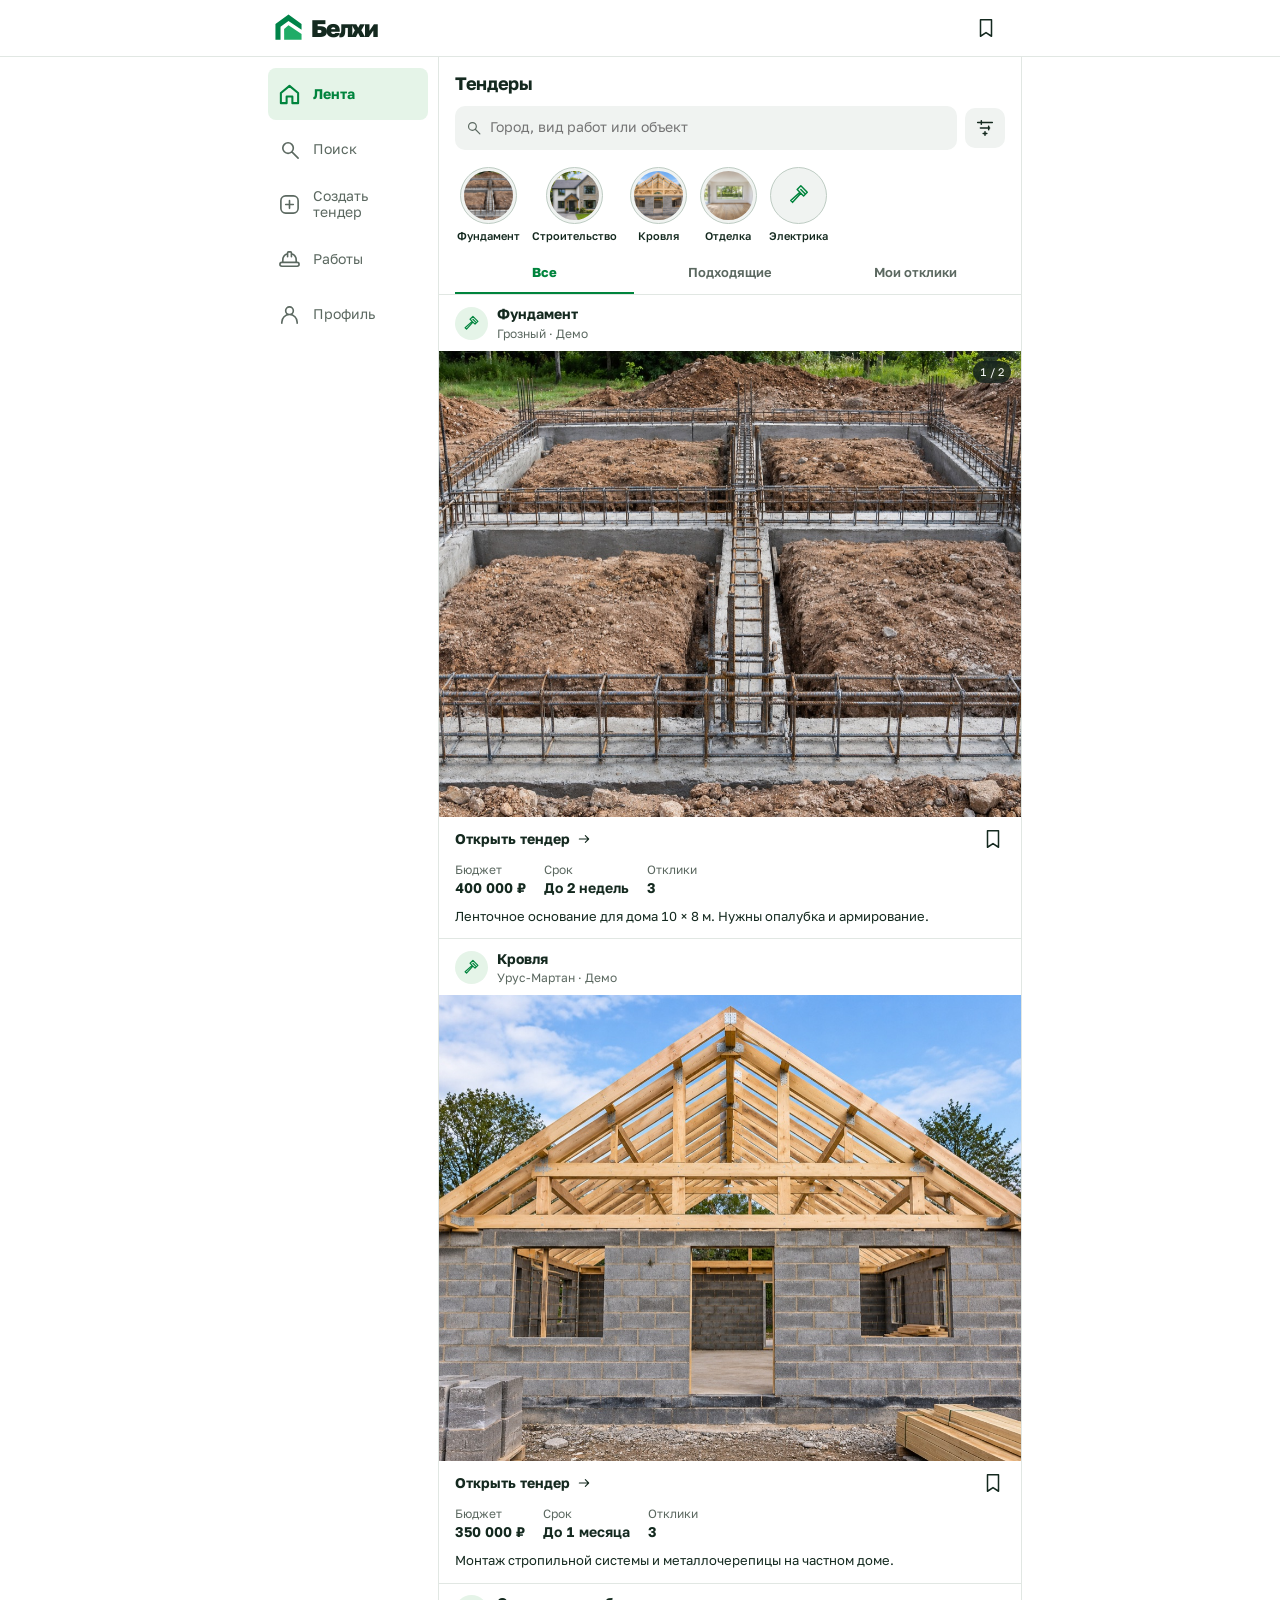
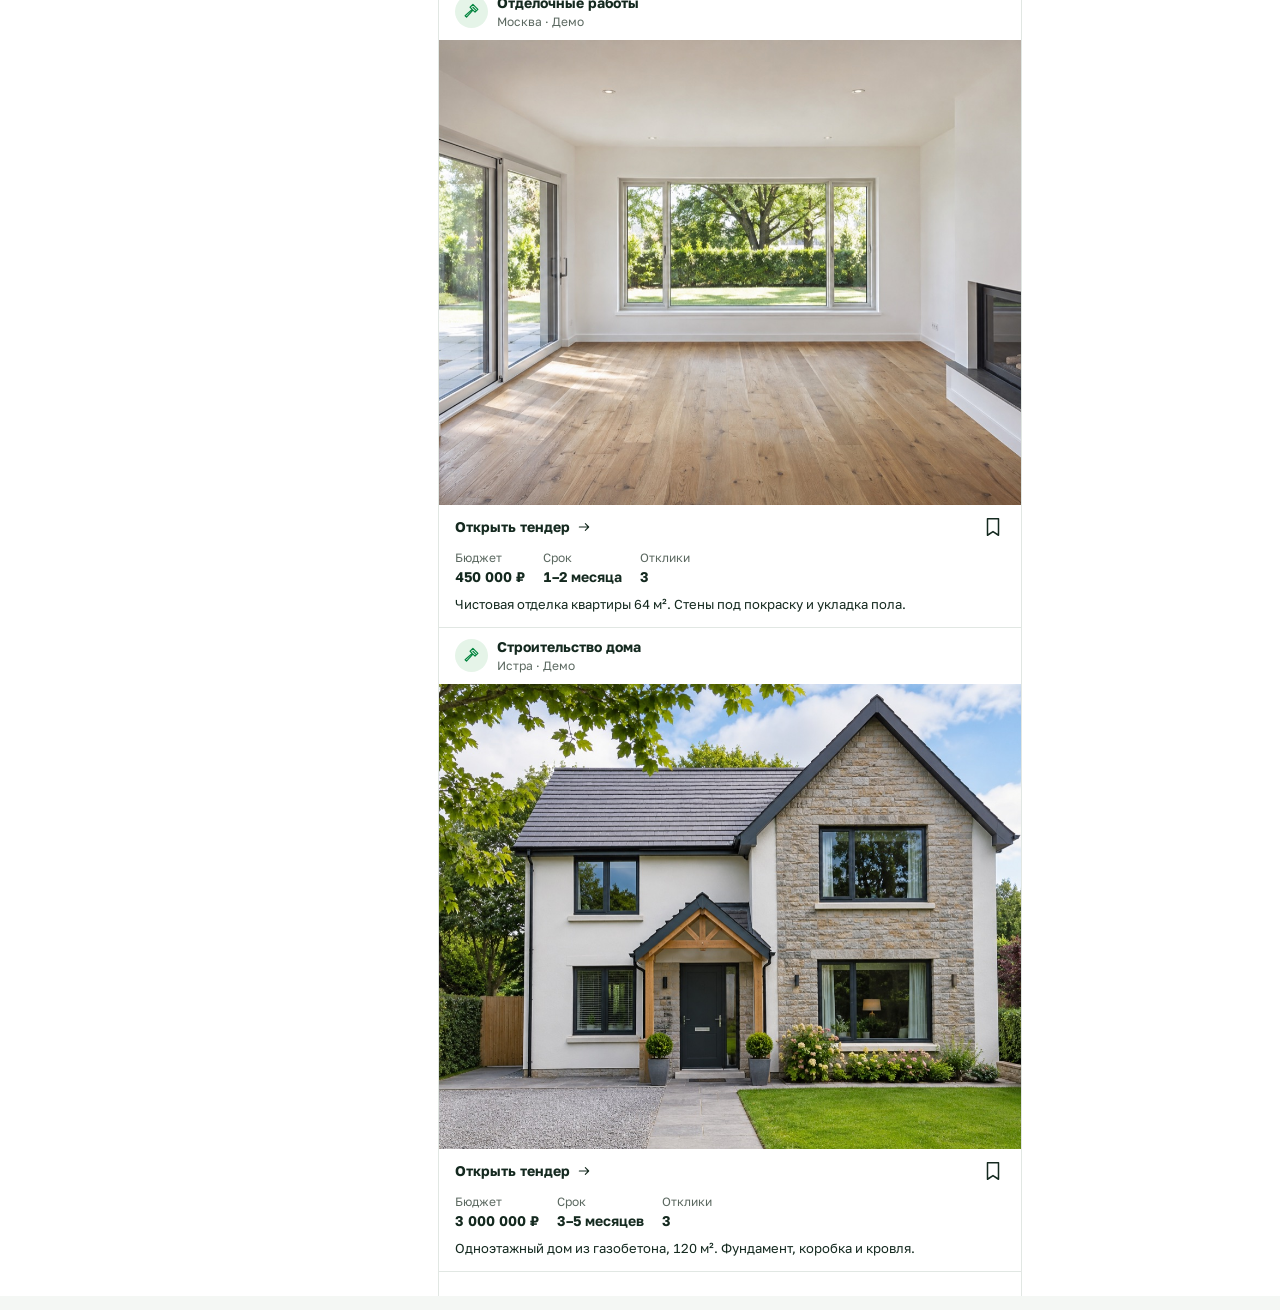
==== commit 2434e79e: "Match unified CRM to approved desktop and mobile references" ====
--- a/app/index.html
+++ b/app/index.html
@@ -1,3 +1,3 @@
 <!doctype html>
-<html lang="ru"><head><meta charset="utf-8"><meta name="viewport" content="width=device-width, initial-scale=1, viewport-fit=cover"><meta name="theme-color" content="#007e47"><title>Белхи · Кабинет заказчика</title><link rel="stylesheet" href="style.css?v=20261109-3"><link rel="stylesheet" href="accounts.css?v=20261109-3"><link rel="stylesheet" href="workspace.css?v=20261111-crm-1"><link rel="stylesheet" href="design-tokens.css?v=20261111-crm-1"></head>
+<html lang="ru"><head><meta charset="utf-8"><meta name="viewport" content="width=device-width, initial-scale=1, viewport-fit=cover"><meta name="theme-color" content="#007e47"><title>Белхи · Кабинет заказчика</title><link rel="stylesheet" href="style.css?v=20261109-3"><link rel="stylesheet" href="accounts.css?v=20261109-3"><link rel="stylesheet" href="workspace.css?v=20261112-ref-1"><link rel="stylesheet" href="design-tokens.css?v=20261112-ref-1"></head>
 <body><header><div class="head"><a class="brand" href="#list" aria-label="Белхи — главная"><svg viewBox="0 0 40 40" aria-hidden="true"><path fill="#008449" d="M2 15 20 2l18 13v8L20 11 9 19v18H2z"/><path fill="#20ac67" d="m14 22 6-5 18 12v8H14z"/></svg>Белхи</a><span>Кабинет заказчика</span><a id="workspace-saved" href="#market?tab=Сохранённые" aria-label="Сохранённые тендеры" class="workspace-icon" hidden><svg class="ui-icon" aria-hidden="true" viewBox="0 0 24 24"><path d="M6 3h12v18l-6-4-6 4z"/></svg></a><a id="switch-role" class="secondary btn" href="#worker">Исполнитель</a></div></header><div class="layout"><aside><div class="cover"></div><div class="rail"><small>БЕЛХИ / ЗАКАЗЧИК</small><h2>От заявки<br>до стройки</h2><ol id="steps"></ol><a href="#admin" class="back">Администрирование</a><footer>Локальная версия · На этом устройстве</footer></div></aside><main id="screen" tabindex="-1"></main></div><a class="admin-entry" href="#catalog">Демонстрационный каталог</a><a class="admin-entry" href="#admin">Администрирование</a><nav id="bottom-nav" aria-label="Основное меню"></nav><dialog id="confirmation"></dialog><p id="message" role="alert"></p><script>window.addEventListener('error',event=>console.error(event.error||event.message));window.addEventListener('unhandledrejection',event=>{document.querySelector('#screen').innerHTML='<pre role="alert" style="white-space:pre-wrap;font-size:11px">'+String(event.reason?.stack||event.reason)+'</pre>'})</script><script type="module">import('./app.js?v=20261111-crm-1').catch(error=>{document.querySelector('#screen').innerHTML='<pre role="alert" style="white-space:pre-wrap;font-size:11px">'+String(error.stack||error.message)+'</pre>';console.error(error)})</script></body></html>
--- a/app/workspace.css
+++ b/app/workspace.css
@@ -679,3 +679,12 @@
  body[data-surface="app"] .layout:has(.unified-crm-host){max-width:calc(var(--workspace-width) + var(--workspace-rail));padding-left:var(--workspace-rail)}
  #crm-workspace{height:calc(100dvh - 58px);min-height:600px}
 }
+@media(max-width:799px){#crm-workspace{height:calc(100dvh - var(--workspace-header) - var(--workspace-bottom) - env(safe-area-inset-bottom));min-height:0}}
+
+/* A quiet global icon rail leaves room for the CRM navigation and working area. */
+@media(min-width:800px){
+ body[data-surface="app"]:has(.unified-crm-host){--workspace-rail:64px;--workspace-width:min(1376px,calc(100vw - 64px))}
+ body[data-surface="app"]:has(.unified-crm-host) #bottom-nav{padding:0 8px}
+ body[data-surface="app"]:has(.unified-crm-host) #bottom-nav a{justify-content:center;padding:10px}
+ body[data-surface="app"]:has(.unified-crm-host) #bottom-nav a span{display:none}
+}
--- a/app/design-tokens.css
+++ b/app/design-tokens.css
@@ -1,11 +1,11 @@
 /* Shared compact visual language for the app and the CRM. */
 :root {
-  --brand-green: #008449;
+  --brand-green: #00843d;
   --green: var(--brand-green);
-  --ink: #192922;
-  --muted: #5c6962;
-  --line: #e2e8e3;
-  --mint: #e8f4ed;
+  --ink: #14291f;
+  --muted: #5b6860;
+  --line: #e1e7e3;
+  --mint: #e5f4e8;
   --field: #f5f7f5;
   --space-1: 4px;
   --space-2: 8px;
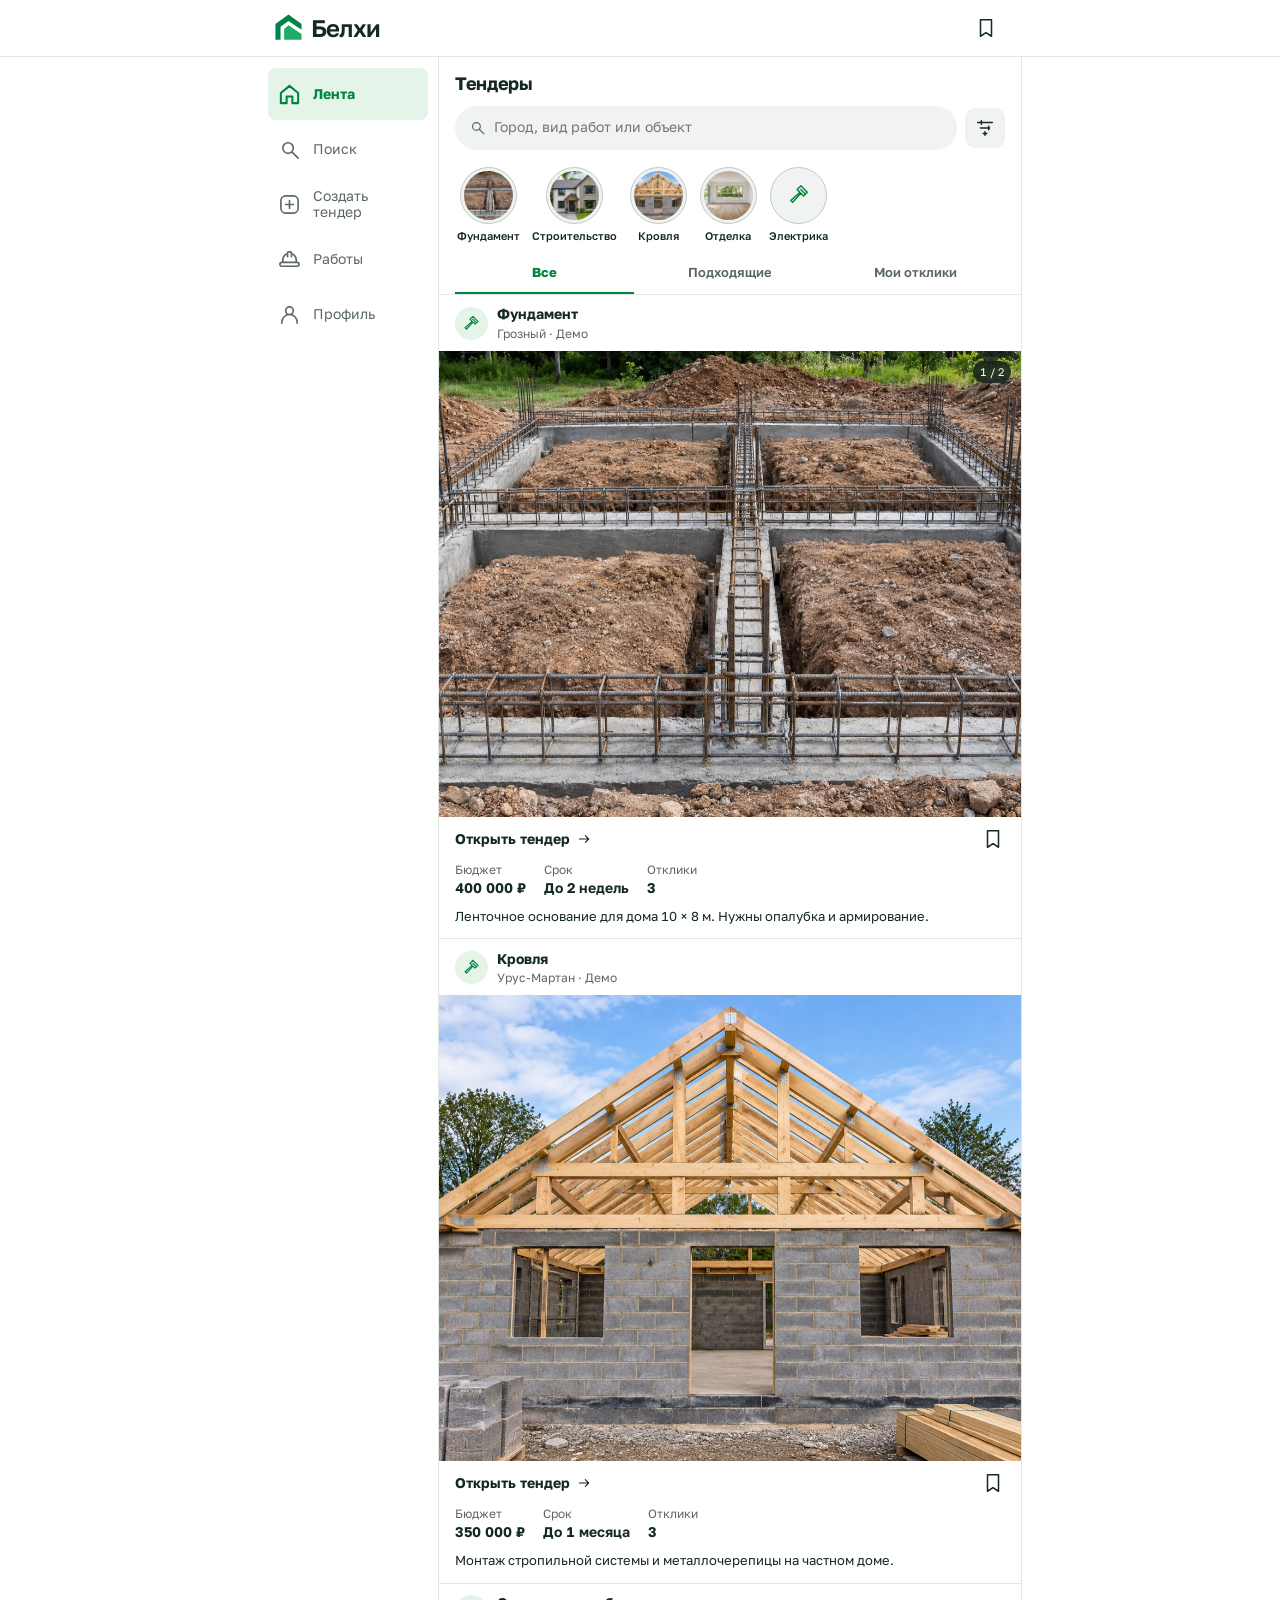
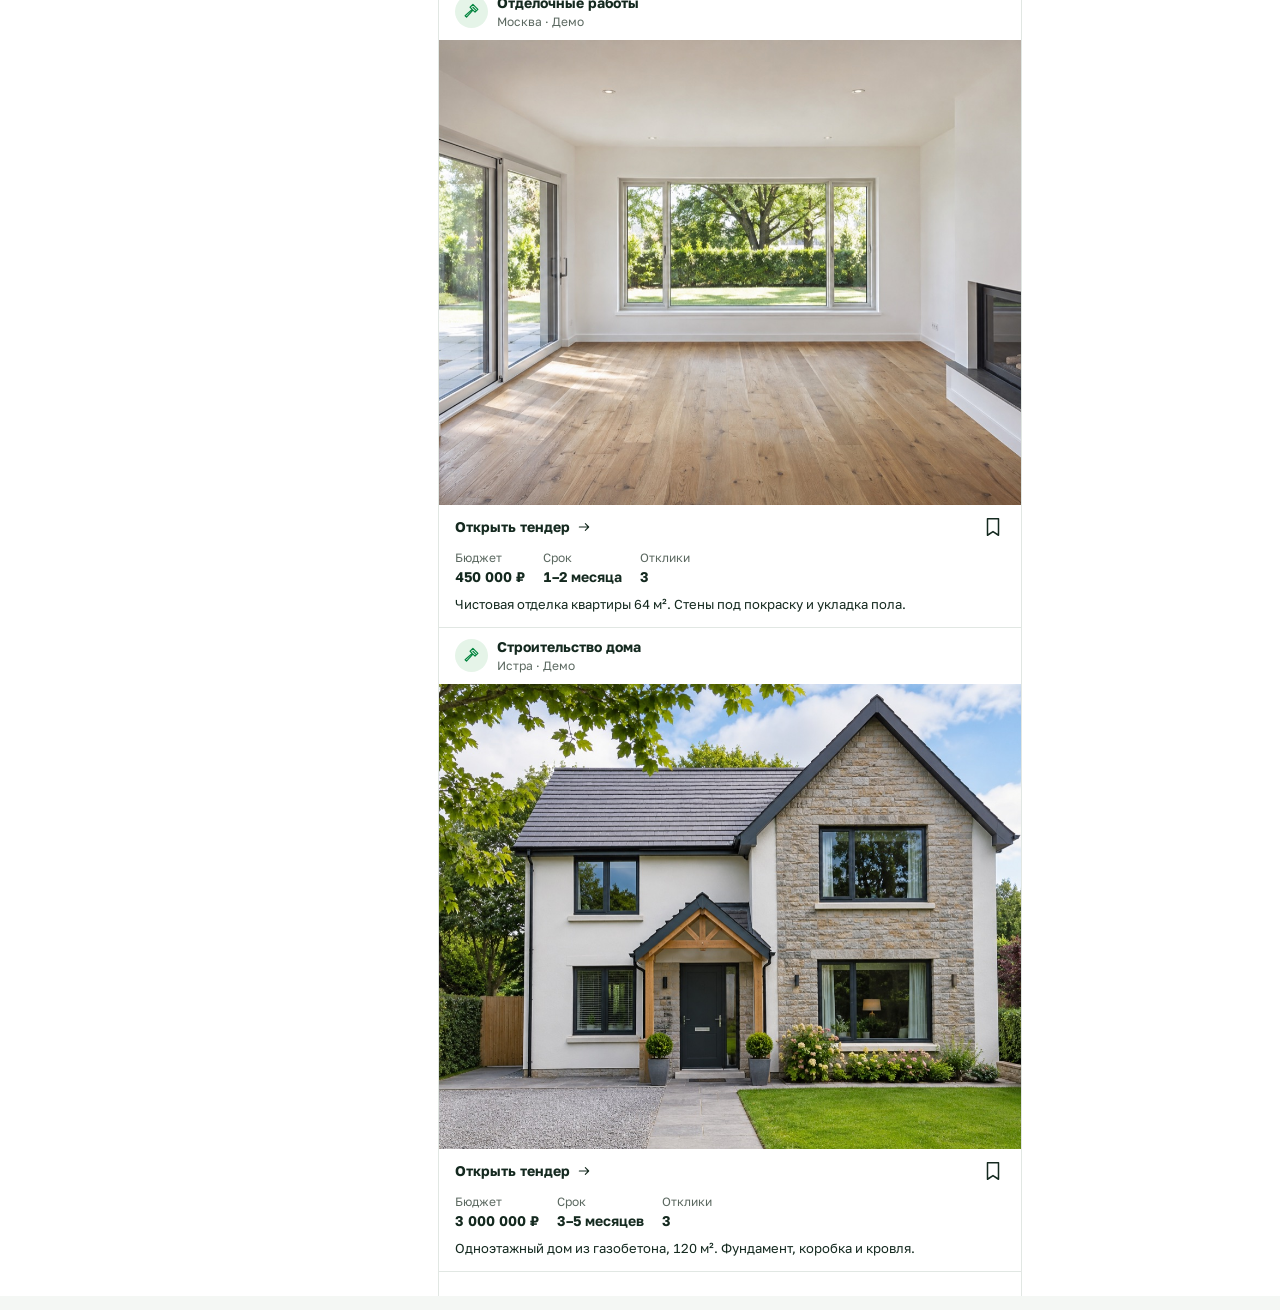
==== commit 5e2473c6: "Soften profile typography and round tender controls" ====
--- a/app/index.html
+++ b/app/index.html
@@ -1,3 +1,3 @@
 <!doctype html>
-<html lang="ru"><head><meta charset="utf-8"><meta name="viewport" content="width=device-width, initial-scale=1, viewport-fit=cover"><meta name="theme-color" content="#007e47"><title>Белхи · Кабинет заказчика</title><link rel="stylesheet" href="style.css?v=20261109-3"><link rel="stylesheet" href="accounts.css?v=20261109-3"><link rel="stylesheet" href="workspace.css?v=20261112-ref-1"><link rel="stylesheet" href="design-tokens.css?v=20261112-ref-1"></head>
+<html lang="ru"><head><meta charset="utf-8"><meta name="viewport" content="width=device-width, initial-scale=1, viewport-fit=cover"><meta name="theme-color" content="#007e47"><title>Белхи · Кабинет заказчика</title><link rel="stylesheet" href="style.css?v=20261109-3"><link rel="stylesheet" href="accounts.css?v=20261109-3"><link rel="stylesheet" href="workspace.css?v=20261112-ref-1"><link rel="stylesheet" href="design-tokens.css?v=20261112-pill-1"></head>
 <body><header><div class="head"><a class="brand" href="#list" aria-label="Белхи — главная"><svg viewBox="0 0 40 40" aria-hidden="true"><path fill="#008449" d="M2 15 20 2l18 13v8L20 11 9 19v18H2z"/><path fill="#20ac67" d="m14 22 6-5 18 12v8H14z"/></svg>Белхи</a><span>Кабинет заказчика</span><a id="workspace-saved" href="#market?tab=Сохранённые" aria-label="Сохранённые тендеры" class="workspace-icon" hidden><svg class="ui-icon" aria-hidden="true" viewBox="0 0 24 24"><path d="M6 3h12v18l-6-4-6 4z"/></svg></a><a id="switch-role" class="secondary btn" href="#worker">Исполнитель</a></div></header><div class="layout"><aside><div class="cover"></div><div class="rail"><small>БЕЛХИ / ЗАКАЗЧИК</small><h2>От заявки<br>до стройки</h2><ol id="steps"></ol><a href="#admin" class="back">Администрирование</a><footer>Локальная версия · На этом устройстве</footer></div></aside><main id="screen" tabindex="-1"></main></div><a class="admin-entry" href="#catalog">Демонстрационный каталог</a><a class="admin-entry" href="#admin">Администрирование</a><nav id="bottom-nav" aria-label="Основное меню"></nav><dialog id="confirmation"></dialog><p id="message" role="alert"></p><script>window.addEventListener('error',event=>console.error(event.error||event.message));window.addEventListener('unhandledrejection',event=>{document.querySelector('#screen').innerHTML='<pre role="alert" style="white-space:pre-wrap;font-size:11px">'+String(event.reason?.stack||event.reason)+'</pre>'})</script><script type="module">import('./app.js?v=20261111-crm-1').catch(error=>{document.querySelector('#screen').innerHTML='<pre role="alert" style="white-space:pre-wrap;font-size:11px">'+String(error.stack||error.message)+'</pre>';console.error(error)})</script></body></html>
--- a/app/design-tokens.css
+++ b/app/design-tokens.css
@@ -49,3 +49,13 @@
     font-size: 16px;
   }
 }
+
+/* Softer profile typography and pill controls requested across public screens. */
+body[data-surface="app"] .brand { font-weight: 600; letter-spacing: -.8px; }
+body[data-surface="app"] .work-profile .profile-metrics b { font-weight: 500; }
+body[data-surface="app"] .work-profile .profile-metrics small { font-weight: 400; }
+body[data-surface="app"] .market-search-field { border-radius: 999px; padding-inline: 14px; }
+body[data-surface="app"] #tender :is(input:not([type="file"]):not([type="checkbox"]):not([type="radio"]), select),
+body[data-surface="app"] #tender .attach,
+body[data-surface="app"] #tender > button.primary { border-radius: 999px; }
+body[data-surface="app"] #tender .place-field .worker-search { border-radius: 999px; }
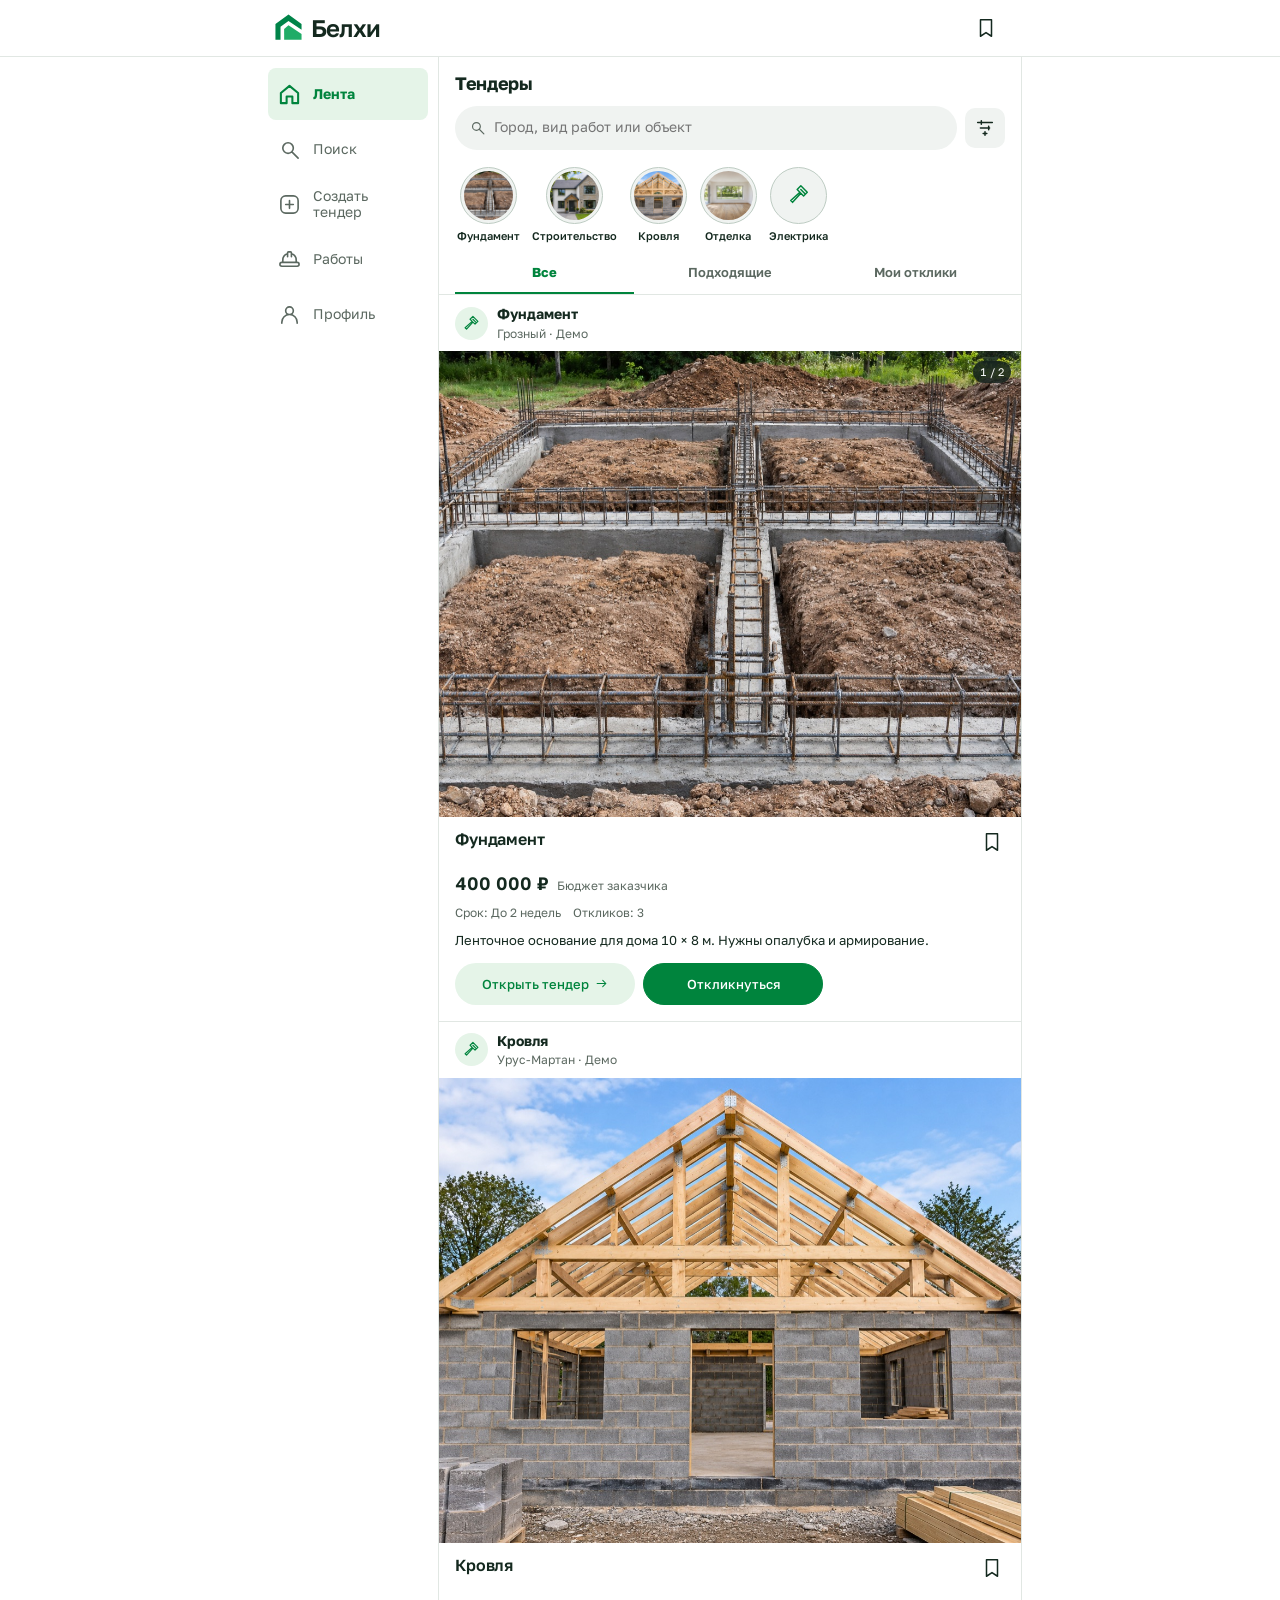
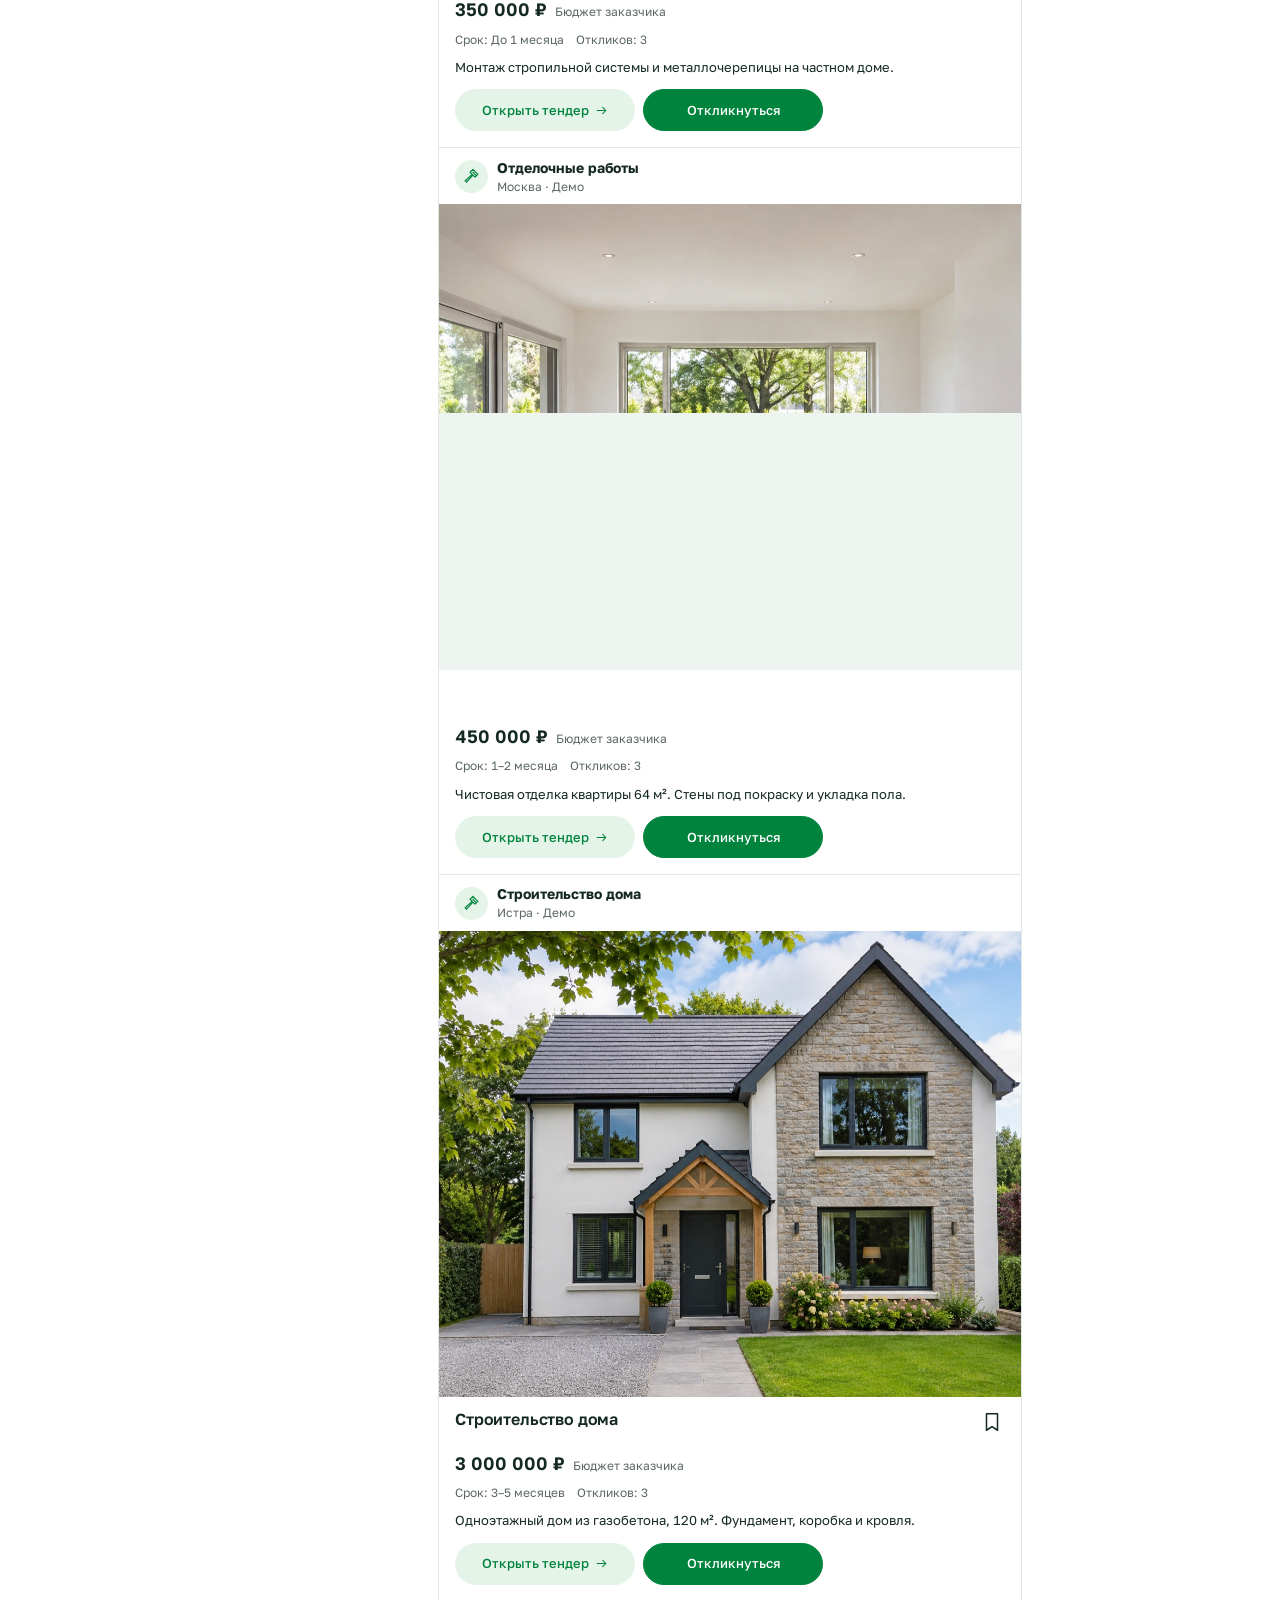
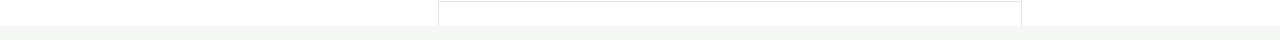
==== commit cb2cc835: "Add guided tender creation with trade-specific parameters and demo roles" ====
--- a/app/index.html
+++ b/app/index.html
@@ -1,3 +1,3 @@
 <!doctype html>
-<html lang="ru"><head><meta charset="utf-8"><meta name="viewport" content="width=device-width, initial-scale=1, viewport-fit=cover"><meta name="theme-color" content="#007e47"><title>Белхи · Кабинет заказчика</title><link rel="stylesheet" href="style.css?v=20261109-3"><link rel="stylesheet" href="accounts.css?v=20261109-3"><link rel="stylesheet" href="workspace.css?v=20261112-ref-1"><link rel="stylesheet" href="design-tokens.css?v=20261112-pill-1"></head>
-<body><header><div class="head"><a class="brand" href="#list" aria-label="Белхи — главная"><svg viewBox="0 0 40 40" aria-hidden="true"><path fill="#008449" d="M2 15 20 2l18 13v8L20 11 9 19v18H2z"/><path fill="#20ac67" d="m14 22 6-5 18 12v8H14z"/></svg>Белхи</a><span>Кабинет заказчика</span><a id="workspace-saved" href="#market?tab=Сохранённые" aria-label="Сохранённые тендеры" class="workspace-icon" hidden><svg class="ui-icon" aria-hidden="true" viewBox="0 0 24 24"><path d="M6 3h12v18l-6-4-6 4z"/></svg></a><a id="switch-role" class="secondary btn" href="#worker">Исполнитель</a></div></header><div class="layout"><aside><div class="cover"></div><div class="rail"><small>БЕЛХИ / ЗАКАЗЧИК</small><h2>От заявки<br>до стройки</h2><ol id="steps"></ol><a href="#admin" class="back">Администрирование</a><footer>Локальная версия · На этом устройстве</footer></div></aside><main id="screen" tabindex="-1"></main></div><a class="admin-entry" href="#catalog">Демонстрационный каталог</a><a class="admin-entry" href="#admin">Администрирование</a><nav id="bottom-nav" aria-label="Основное меню"></nav><dialog id="confirmation"></dialog><p id="message" role="alert"></p><script>window.addEventListener('error',event=>console.error(event.error||event.message));window.addEventListener('unhandledrejection',event=>{document.querySelector('#screen').innerHTML='<pre role="alert" style="white-space:pre-wrap;font-size:11px">'+String(event.reason?.stack||event.reason)+'</pre>'})</script><script type="module">import('./app.js?v=20261111-crm-1').catch(error=>{document.querySelector('#screen').innerHTML='<pre role="alert" style="white-space:pre-wrap;font-size:11px">'+String(error.stack||error.message)+'</pre>';console.error(error)})</script></body></html>
+<html lang="ru"><head><meta charset="utf-8"><meta name="viewport" content="width=device-width, initial-scale=1, viewport-fit=cover"><meta name="theme-color" content="#007e47"><title>Белхи · Кабинет заказчика</title><link rel="stylesheet" href="style.css?v=20261109-3"><link rel="stylesheet" href="accounts.css?v=20261109-3"><link rel="stylesheet" href="workspace.css?v=20261112-ref-1"><link rel="stylesheet" href="design-tokens.css?v=20261112-pill-2"><link rel="stylesheet" href="tender-wizard.css?v=20261119-1"><link rel="stylesheet" href="tender-feed.css?v=20261119-1"></head>
+<body><header><div class="head"><a class="brand" href="#list" aria-label="Белхи — главная"><svg viewBox="0 0 40 40" aria-hidden="true"><path fill="#008449" d="M2 15 20 2l18 13v8L20 11 9 19v18H2z"/><path fill="#20ac67" d="m14 22 6-5 18 12v8H14z"/></svg>Белхи</a><span>Кабинет заказчика</span><a id="workspace-saved" href="#market?tab=Сохранённые" aria-label="Сохранённые тендеры" class="workspace-icon" hidden><svg class="ui-icon" aria-hidden="true" viewBox="0 0 24 24"><path d="M6 3h12v18l-6-4-6 4z"/></svg></a><a id="switch-role" class="secondary btn" href="#worker">Исполнитель</a></div></header><div class="layout"><aside><div class="cover"></div><div class="rail"><small>БЕЛХИ / ЗАКАЗЧИК</small><h2>От заявки<br>до стройки</h2><ol id="steps"></ol><a href="#admin" class="back">Администрирование</a><footer>Локальная версия · На этом устройстве</footer></div></aside><main id="screen" tabindex="-1"></main></div><a class="admin-entry" href="#catalog">Демонстрационный каталог</a><a class="admin-entry" href="#admin">Администрирование</a><nav id="bottom-nav" aria-label="Основное меню"></nav><dialog id="confirmation"></dialog><p id="message" role="alert"></p><script>window.addEventListener('error',event=>console.error(event.error||event.message));window.addEventListener('unhandledrejection',event=>{document.querySelector('#screen').innerHTML='<pre role="alert" style="white-space:pre-wrap;font-size:11px">'+String(event.reason?.stack||event.reason)+'</pre>'})</script><script type="module">import('./app.js?v=20261119-tender-1').catch(error=>{document.querySelector('#screen').innerHTML='<pre role="alert" style="white-space:pre-wrap;font-size:11px">'+String(error.stack||error.message)+'</pre>';console.error(error)})</script></body></html>
--- a/app/design-tokens.css
+++ b/app/design-tokens.css
@@ -59,3 +59,6 @@
 body[data-surface="app"] #tender .attach,
 body[data-surface="app"] #tender > button.primary { border-radius: 999px; }
 body[data-surface="app"] #tender .place-field .worker-search { border-radius: 999px; }
+body[data-surface="app"] .work-profile :is(#new-work, #share-profile) {
+  border-radius: 999px;
+}
--- a/app/tender-wizard.css
+++ b/app/tender-wizard.css
@@ -0,0 +1,123 @@
+/* Tender creation extends the app's compact green and white visual system. */
+.tender-wizard { color: var(--ink); min-width: 0; }
+.tender-wizard *, .tender-parameters * { min-width: 0; }
+.tender-wizard .tw-form { display: block; margin: 0; }
+.tender-wizard .tw-steps, .tender-wizard .tw-overview { display: none; }
+.tender-wizard .tw-content { padding-block: 18px 4px; }
+.tender-wizard h2 { margin: 0 0 8px; font-size: 20px; line-height: 1.25; letter-spacing: -.025em; font-weight: 600; }
+.tender-wizard .tw-help { margin: 0 0 18px; color: var(--muted); font-size: 12px; line-height: 1.5; }
+.tender-wizard .tw-field { display: grid; gap: 6px; margin: 0 0 16px; font-size: 13px; font-weight: 500; }
+.tender-wizard .tw-field > span:first-child { line-height: 1.35; }
+.tender-wizard .tw-required { color: var(--green); }
+.tender-wizard .tw-input-wrap { display: flex; align-items: center; position: relative; }
+body[data-surface="app"] .tender-wizard .tw-field input:not([type="radio"]), body[data-surface="app"] .tender-wizard .worker-search { border-radius: 999px; min-height: 44px; padding: 10px 15px; font-weight: 400; background: white; }
+.tender-wizard .tw-input-wrap:has(.tw-unit) input { padding-right: 56px !important; }
+.tender-wizard .tw-unit { position: absolute; right: 15px; color: var(--muted); font-size: 12px; pointer-events: none; }
+body[data-surface="app"] .tender-wizard textarea { border-radius: 14px; min-height: 100px; padding: 12px 14px; font-weight: 400; }
+.tender-wizard input::placeholder, .tender-wizard textarea::placeholder { color: #65726a; opacity: 1; }
+.tender-wizard input, .tender-wizard textarea { caret-color: var(--green); }
+.tender-wizard .tw-grid { display: grid; grid-template-columns: repeat(2, minmax(0, 1fr)); gap: 0 12px; }
+.tender-wizard .tw-choice { position: relative; }
+.tender-wizard .tw-choice summary { display: flex; gap: 12px; align-items: center; justify-content: space-between; padding: 10px 15px; min-height: 44px; border: 1px solid #bfcfc5; border-radius: 24px; cursor: pointer; list-style: none; font-size: 14px; font-weight: 400; }
+.tender-wizard .tw-choice summary::-webkit-details-marker, .tender-wizard .tw-extra summary::-webkit-details-marker { display: none; }
+.tender-wizard summary svg { width: 18px; height: 18px; flex: none; fill: none; stroke: currentColor; stroke-width: 1.7; stroke-linecap: round; stroke-linejoin: round; }
+.tender-wizard details[open] > summary svg { transform: rotate(180deg); }
+.tender-wizard .tw-choice[open] > summary { border-color: var(--green); background: var(--mint); }
+.tender-wizard .tw-options { border: 1px solid var(--line); border-radius: 14px; background: white; padding: 4px; margin-top: 6px; max-height: 300px; overflow-y: auto; scrollbar-color: #b5c8ba white; }
+.tender-wizard .tw-options label { display: flex; align-items: center; gap: 10px; margin: 0; min-height: 44px; padding: 9px 10px; border-radius: 10px; font-size: 13px; cursor: pointer; font-weight: 400; }
+.tender-wizard .tw-options label:has(:checked) { background: var(--mint); color: #006c32; }
+.tender-wizard .tw-options input { width: 16px; height: 16px; flex: none; margin: 0; accent-color: var(--green); }
+.tender-wizard .tw-chosen { display: flex; gap: 8px; align-items: center; flex-wrap: wrap; margin: 0 0 20px; font-size: 12px; padding-bottom: 14px; border-bottom: 1px solid var(--line); }
+.tender-wizard .tw-text-button { color: var(--green); border: 0; padding: 4px 0; min-height: 32px; font-size: 12px; background: transparent; gap: 4px; }
+.tender-wizard .tw-text-button svg { width: 15px; height: 15px; }
+.tender-wizard .tw-chosen .tw-text-button { margin-left: auto; }
+.tender-wizard .tw-extra { margin: 4px 0 16px; border: 1px solid var(--line); border-radius: 14px; }
+.tender-wizard .tw-extra > summary { display: flex; justify-content: space-between; gap: 12px; align-items: center; padding: 14px 16px; list-style: none; background: var(--mint); border-radius: 14px; cursor: pointer; font-size: 13px; font-weight: 500; }
+.tender-wizard .tw-extra[open] > summary { border-radius: 14px 14px 0 0; }
+.tender-wizard .tw-extra > .tw-grid { padding: 16px 12px 0; }
+.tender-wizard .tw-note { margin-top: 8px; }
+.tender-wizard .tw-mobile-progress { display: flex; justify-content: space-between; gap: 12px; font-size: 12px; color: var(--muted); }
+.tender-wizard .tw-progress { appearance: none; display: block; border: 0; width: 100%; height: 3px; margin-top: 10px; border-radius: 3px; overflow: hidden; background: var(--line); }
+.tender-wizard .tw-progress::-webkit-progress-bar { background: var(--line); }
+.tender-wizard .tw-progress::-webkit-progress-value { background: var(--green); }
+.tender-wizard .tw-progress::-moz-progress-bar { background: var(--green); }
+.tender-wizard .tw-footer { display: flex; justify-content: space-between; gap: 12px; align-items: center; position: sticky; bottom: calc(61px + env(safe-area-inset-bottom)); background: white; padding-block: 12px; border-top: 1px solid var(--line); z-index: 1; margin-top: 16px; }
+body[data-surface="app"] .tender-wizard .tw-footer button { min-height: 44px; border-radius: 999px; padding: 10px 22px; font-size: 13px; }
+.tender-wizard .tw-footer > span { font-size: 11px; color: var(--muted); text-align: center; }
+.tender-wizard .tw-footer .primary { margin-left: auto; min-width: 112px; }
+.tender-wizard .tw-error { margin: 0; color: #a33822; font-size: 13px; }
+.tender-wizard .tw-error:not(:empty) { margin-top: 12px; }
+.tender-wizard .tw-upload { display: flex; flex-direction: column; gap: 8px; align-items: center; justify-content: center; border: 1px dashed #a1b9aa; border-radius: 16px; min-height: 144px; text-align: center; padding: 20px 16px; margin: 0 0 16px; position: relative; color: var(--green); cursor: pointer; }
+.tender-wizard .tw-upload strong { font-size: 14px; font-weight: 500; }
+.tender-wizard .tw-upload > span { font-size: 11px; font-weight: 400; color: var(--muted); }
+.tender-wizard .tw-upload input { position: absolute; inset: 0; opacity: 0; cursor: pointer; }
+.tender-wizard .tw-upload:focus-within { outline: 2px solid var(--green); outline-offset: 3px; }
+.tender-wizard .tw-empty { margin: 0 0 16px; color: var(--muted); font-size: 13px; }
+.tender-wizard .tw-files { display: grid; gap: 8px; margin-bottom: 16px; }
+.tender-wizard .tw-file { display: flex; align-items: center; gap: 10px; border-bottom: 1px solid var(--line); padding: 8px 0; }
+.tender-wizard .tw-file > img { width: 52px; height: 52px; object-fit: cover; border-radius: 8px; flex: none; }
+.tender-wizard .tw-file > span { font-size: 12px; overflow-wrap: anywhere; flex: 1; }
+.tender-wizard .tw-file small { display: block; margin-top: 3px; font-size: 11px; }
+.tender-wizard .tw-file button { width: 36px; height: 36px; border: 0; border-radius: 999px; background: var(--field); flex: none; padding: 0; }
+.tender-wizard .tw-file-warning { background: #fff5df; color: #765111; border-radius: 10px; padding: 10px; font-size: 12px; }
+.tender-wizard .tw-review-section { border-top: 1px solid var(--line); padding: 12px 0 16px; }
+.tender-wizard .tw-section-head { display: flex; justify-content: space-between; align-items: center; gap: 10px; margin-bottom: 8px; }
+.tender-wizard .tw-section-head h3 { margin: 0; font-size: 14px; font-weight: 600; }
+.tender-wizard .tw-review-section h4 { margin: 0 0 4px; font-size: 16px; font-weight: 500; }
+.tender-wizard .tw-muted { color: var(--muted); font-size: 12px; margin: 0 0 8px; }
+.tender-wizard .tw-review-copy { white-space: pre-wrap; overflow-wrap: anywhere; font-size: 13px; margin: 0; }
+.tender-wizard .tw-review-facts, .tender-parameters dl { margin: 0; }
+.tender-wizard .tw-review-facts > div, .tender-parameters dl > div { display: flex; justify-content: space-between; gap: 16px; border-bottom: 1px solid var(--line); padding: 8px 0; font-size: 12px; }
+.tender-wizard .tw-review-facts dt, .tender-parameters dt { color: var(--muted); flex: 1; }
+.tender-wizard .tw-review-facts dd, .tender-parameters dd { margin: 0; max-width: 60%; text-align: right; overflow-wrap: anywhere; }
+.tender-parameters { margin-block: 16px; }
+.tender-parameters h3 { margin: 0 0 8px; font-size: 15px; font-weight: 600; }
+.tender-wizard .tw-review-section .tender-parameters { margin: 0; }
+.tender-wizard .tw-review-section .tender-parameters h3 { display: none; }
+.tender-wizard .worker-picker { margin-bottom: 16px; }
+.tender-wizard .worker-picker > label { font-size: 13px; margin: 0 0 6px; font-weight: 500; }
+body[data-surface="app"] .tender-wizard .worker-search { padding: 0 12px; }
+body[data-surface="app"] .tender-wizard .worker-search input { border: 0; background: transparent; padding-inline: 5px; }
+.tender-wizard .worker-picker-note { margin-bottom: 0; }
+.tender-wizard ::selection { background: #c9ead3; color: #103d24; }
+@media (max-width: 390px) {
+  .tender-wizard .tw-grid { gap: 0 8px; }
+  .tender-wizard .tw-grid .tw-field > span:first-child { font-size: 12px; min-height: 26px; display: flex; align-items: end; }
+  .tender-wizard .tw-choice summary { padding-inline: 12px; gap: 6px; font-size: 13px; }
+  .tender-wizard .tw-footer > span { display: none; }
+  .tender-wizard .tw-footer .primary { min-width: 150px; }
+  .tender-wizard h2 { font-size: 18px; }
+}
+@media (min-width: 1000px) {
+  body[data-surface="app"]:has(.tender-wizard) { --workspace-width: 1160px; }
+  body[data-surface="app"]:has(.tender-wizard) .layout { max-width: var(--workspace-width); }
+  body[data-surface="app"]:has(.tender-wizard) main { padding: 24px; }
+  .tender-wizard { display: grid; grid-template-columns: 160px minmax(0, 1fr) 210px; gap: 24px; align-items: start; padding-top: 12px; }
+  .tender-wizard .tw-steps { display: grid; gap: 6px; position: sticky; top: 86px; }
+  .tender-wizard .tw-steps button { border: 0; justify-content: flex-start; gap: 9px; font-size: 12px; font-weight: 400; min-height: 42px; padding: 8px; border-radius: 999px; text-align: left; }
+  .tender-wizard .tw-steps button span { display: grid; place-items: center; width: 24px; height: 24px; flex: none; border-radius: 50%; background: var(--field); font-size: 11px; }
+  .tender-wizard .tw-steps button[aria-current] { background: var(--mint); color: #006c32; font-weight: 500; }
+  .tender-wizard .tw-steps button[aria-current] span { background: var(--green); color: white; }
+  .tender-wizard .tw-overview { display: block; padding-left: 20px; border-left: 1px solid var(--line); position: sticky; top: 86px; font-size: 12px; }
+  .tender-wizard .tw-overview h3 { font-size: 15px; margin: 0 0 16px; font-weight: 500; }
+  .tender-wizard .tw-overview > strong { font-size: 14px; font-weight: 500; overflow-wrap: anywhere; }
+  .tender-wizard .tw-overview > p { color: var(--muted); margin: 6px 0 16px; }
+  .tender-wizard .tw-overview dl { margin: 0 0 16px; }
+  .tender-wizard .tw-overview dl > div { padding: 8px 0; border-top: 1px solid var(--line); }
+  .tender-wizard .tw-overview dt { color: var(--muted); font-size: 11px; }
+  .tender-wizard .tw-overview dd { margin: 3px 0 0; overflow-wrap: anywhere; }
+  .tender-wizard .tw-overview small { font-size: 11px; line-height: 1.5; display: block; }
+  .tender-wizard .tw-mobile-progress { font-size: 11px; }
+  .tender-wizard .tw-content { min-height: 430px; padding-top: 24px; }
+  .tender-wizard .tw-footer { bottom: 0; }
+  .tender-wizard .tw-form { max-width: 620px; }
+}
+
+@media (max-width: 999px) {
+  body[data-surface="app"] main:has(.tender-wizard) { padding-bottom: 100px; }
+  .tender-wizard :is(input, textarea, summary) { scroll-margin-block: 90px 150px; }
+}
+@media (max-width: 999px) {
+  .tender-wizard .tw-footer { position: fixed; bottom: calc(61px + env(safe-area-inset-bottom)); left: 50%; transform: translateX(-50%); width: calc(100% - 32px); max-width: 552px; margin: 0; z-index: 2; }
+  .tender-wizard .tw-grid .tw-input-wrap input { padding-left: 12px; }
+}
--- a/app/tender-feed.css
+++ b/app/tender-feed.css
@@ -0,0 +1,136 @@
+/* Tender summaries share the app's compact typography and pill actions. */
+body[data-surface="app"] .feed-caption {
+  padding-top: 12px;
+  padding-bottom: 16px;
+}
+body[data-surface="app"] .feed-summary-head {
+  display: flex;
+  align-items: flex-start;
+  justify-content: space-between;
+  gap: 12px;
+}
+body[data-surface="app"] .feed-summary-head h3 {
+  margin: 0;
+  font-size: 16px;
+  font-weight: 600;
+  line-height: 1.35;
+  overflow-wrap: anywhere;
+}
+body[data-surface="app"] .feed-summary-head .bookmark {
+  flex: none;
+  margin: -7px -7px 0 0;
+}
+body[data-surface="app"] .feed-caption .feed-budget {
+  display: flex;
+  align-items: baseline;
+  flex-wrap: wrap;
+  gap: 4px 8px;
+  margin: 8px 0;
+}
+body[data-surface="app"] .feed-budget strong {
+  font-size: 18px;
+  font-weight: 600;
+  font-variant-numeric: tabular-nums;
+}
+body[data-surface="app"] .feed-budget span {
+  color: var(--muted);
+  font-size: 12px;
+}
+body[data-surface="app"] .feed-quick-facts {
+  display: flex;
+  flex-wrap: wrap;
+  gap: 6px 12px;
+  color: var(--muted);
+  font-size: 12px;
+}
+body[data-surface="app"] .feed-quick-facts span {
+  display: inline-flex;
+  align-items: center;
+  gap: 5px;
+}
+body[data-surface="app"] .feed-quick-facts .ui-icon {
+  width: 15px;
+  height: 15px;
+}
+body[data-surface="app"] .feed-caption .feed-summary-description {
+  margin: 10px 0 12px;
+  display: -webkit-box;
+  -webkit-line-clamp: 3;
+  -webkit-box-orient: vertical;
+  overflow: hidden;
+  line-height: 1.5;
+}
+body[data-surface="app"] .feed-tender-actions {
+  display: grid;
+  grid-template-columns: repeat(2, minmax(0, 1fr));
+  gap: 8px;
+  margin-top: 12px;
+}
+body[data-surface="app"] .feed-tender-actions .btn {
+  display: flex;
+  align-items: center;
+  justify-content: center;
+  gap: 5px;
+  padding: 9px 10px;
+  min-height: 42px;
+  border-radius: 999px;
+  text-align: center;
+  font-size: 12px;
+  font-weight: 500;
+  line-height: 1.25;
+}
+body[data-surface="app"] .feed-tender-actions .btn:only-child {
+  grid-column: 1 / -1;
+}
+body[data-surface="app"] .feed-tender-actions .ui-icon {
+  width: 15px;
+  height: 15px;
+  flex: none;
+}
+body[data-surface="app"] .demo-role-switch {
+  margin: 0 0 16px;
+  padding: 12px 0;
+  border-bottom: 1px solid var(--line);
+}
+body[data-surface="app"] .demo-role-caption {
+  display: flex;
+  justify-content: space-between;
+  flex-wrap: wrap;
+  gap: 4px 8px;
+  margin-bottom: 8px;
+  font-size: 12px;
+}
+body[data-surface="app"] .demo-role-caption small {
+  color: var(--muted);
+  font-size: 11px;
+}
+body[data-surface="app"] .demo-role-options {
+  display: grid;
+  grid-template-columns: repeat(2, minmax(0, 1fr));
+  gap: 4px;
+  padding: 4px;
+  border-radius: 999px;
+  background: var(--field);
+}
+body[data-surface="app"] .demo-role-options button {
+  min-width: 0;
+  min-height: 38px;
+  padding: 6px 10px;
+  border: 1px solid transparent;
+  border-radius: 999px;
+  background: transparent;
+  font-weight: 500;
+}
+body[data-surface="app"] .demo-role-options button[aria-pressed="true"] {
+  border-color: var(--green);
+  color: var(--green);
+  background: var(--mint);
+}
+@media (min-width: 800px) {
+  body[data-surface="app"] .feed-tender-actions {
+    grid-template-columns: repeat(2, minmax(0, 180px));
+  }
+  body[data-surface="app"] .demo-role-switch {
+    max-width: 440px;
+  }
+}
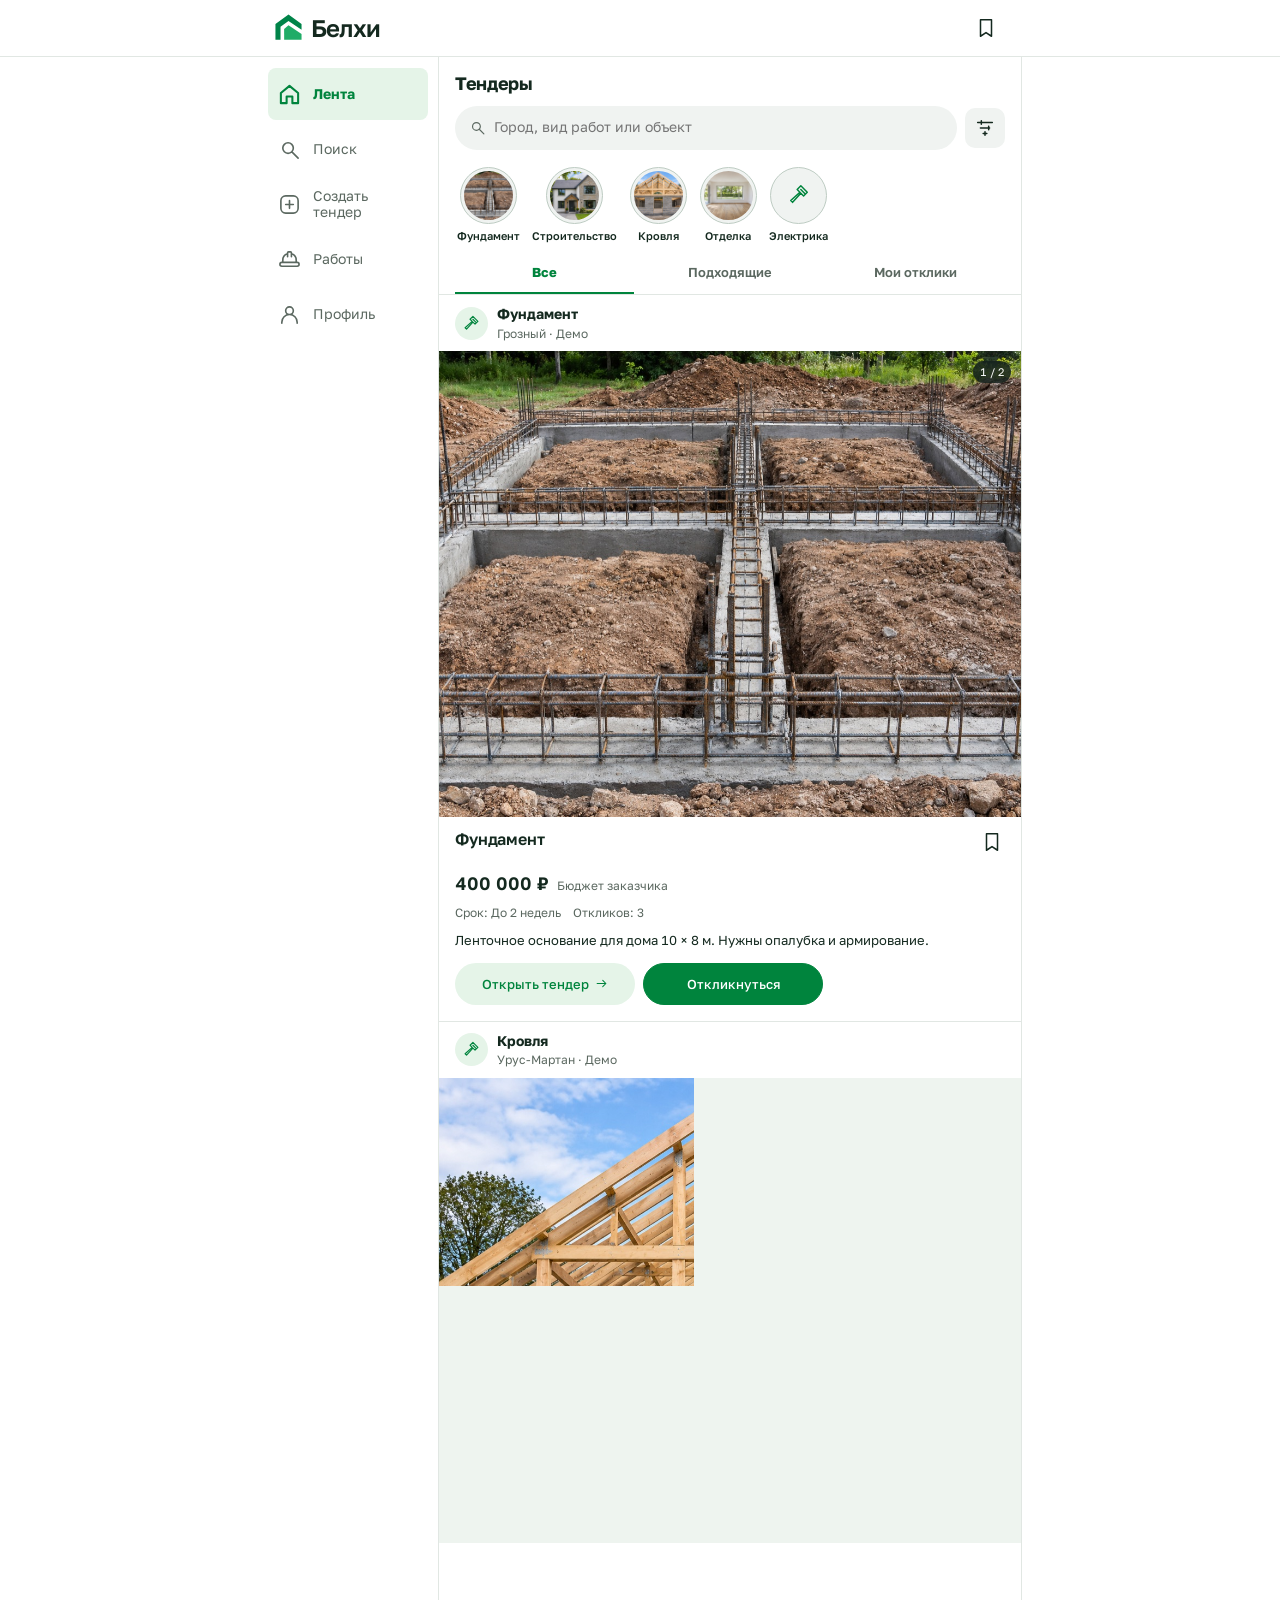
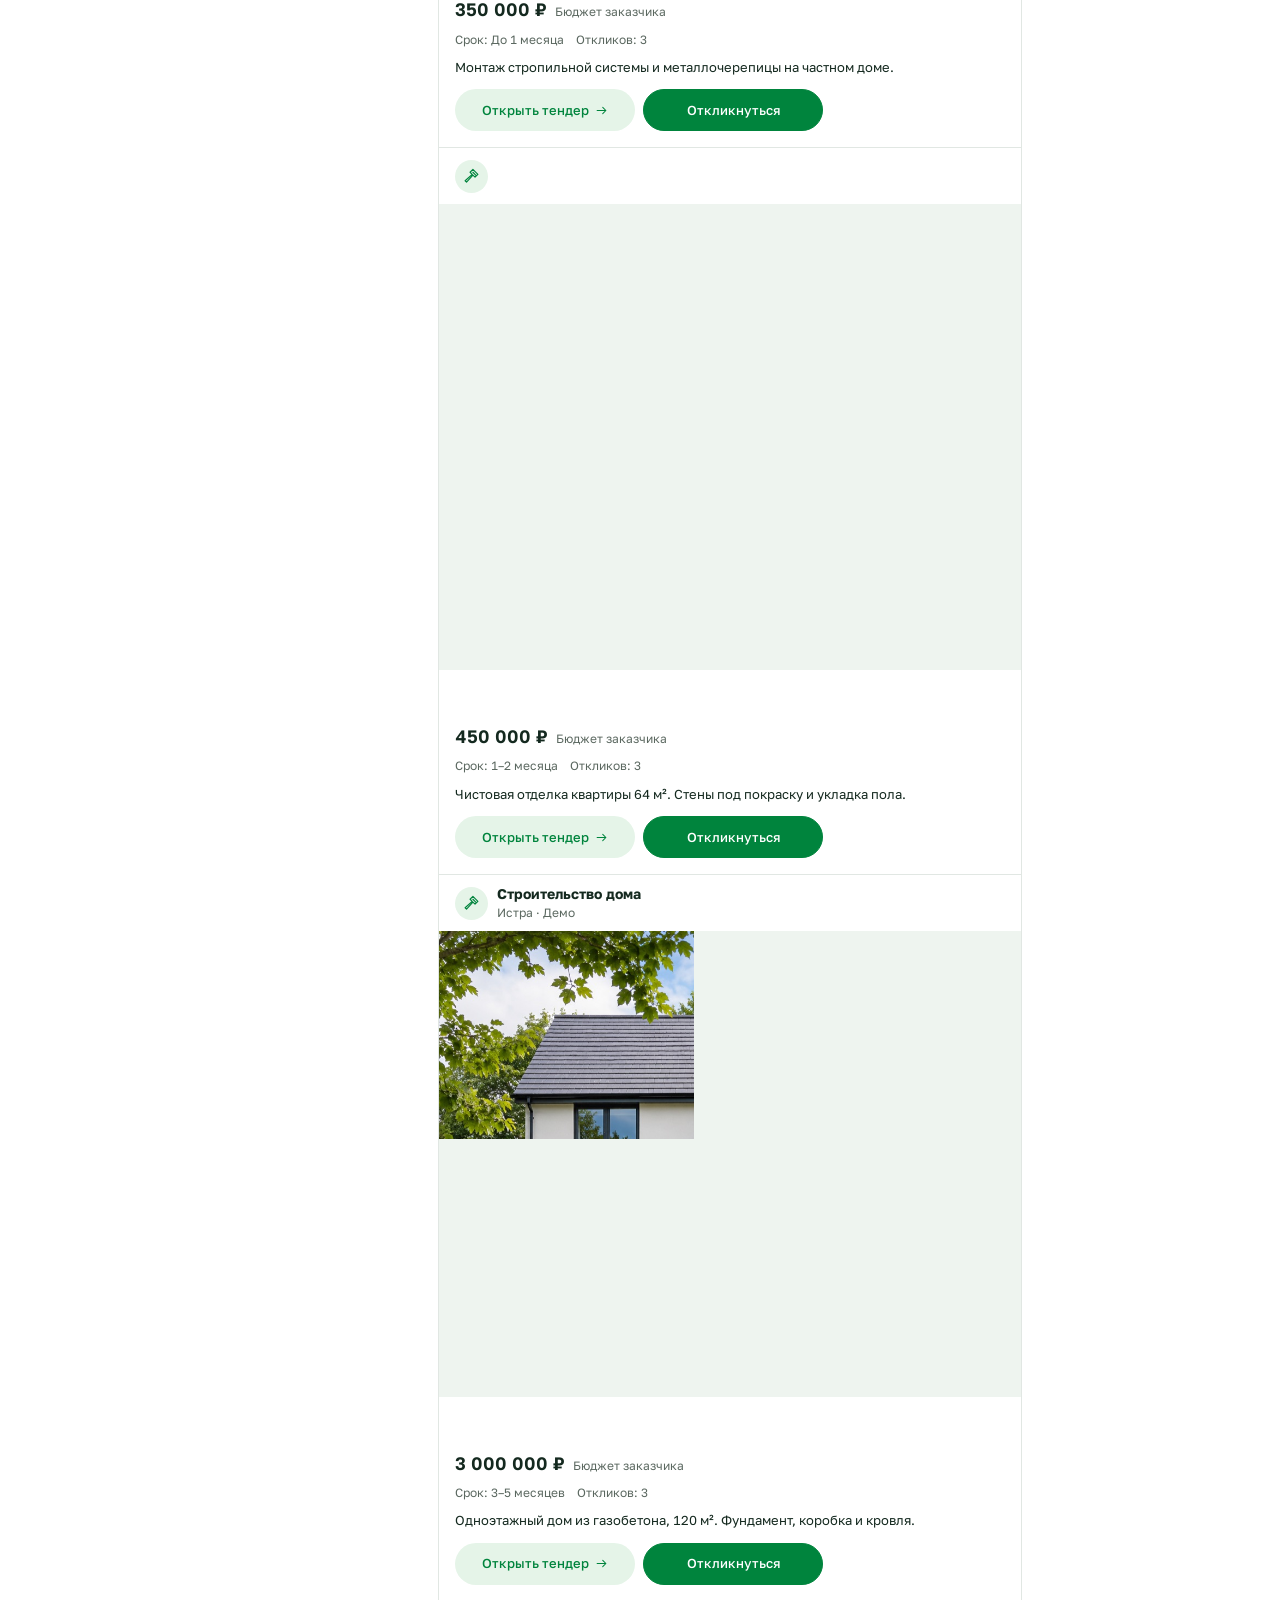
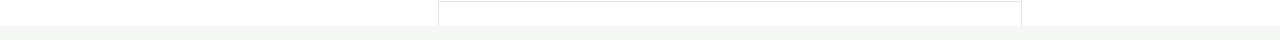
==== commit 7ecc5336: "Compact tender wizard and stabilize open choice menus" ====
--- a/app/index.html
+++ b/app/index.html
@@ -1,3 +1,3 @@
 <!doctype html>
-<html lang="ru"><head><meta charset="utf-8"><meta name="viewport" content="width=device-width, initial-scale=1, viewport-fit=cover"><meta name="theme-color" content="#007e47"><title>Белхи · Кабинет заказчика</title><link rel="stylesheet" href="style.css?v=20261109-3"><link rel="stylesheet" href="accounts.css?v=20261109-3"><link rel="stylesheet" href="workspace.css?v=20261112-ref-1"><link rel="stylesheet" href="design-tokens.css?v=20261112-pill-2"><link rel="stylesheet" href="tender-wizard.css?v=20261119-1"><link rel="stylesheet" href="tender-feed.css?v=20261119-1"></head>
-<body><header><div class="head"><a class="brand" href="#list" aria-label="Белхи — главная"><svg viewBox="0 0 40 40" aria-hidden="true"><path fill="#008449" d="M2 15 20 2l18 13v8L20 11 9 19v18H2z"/><path fill="#20ac67" d="m14 22 6-5 18 12v8H14z"/></svg>Белхи</a><span>Кабинет заказчика</span><a id="workspace-saved" href="#market?tab=Сохранённые" aria-label="Сохранённые тендеры" class="workspace-icon" hidden><svg class="ui-icon" aria-hidden="true" viewBox="0 0 24 24"><path d="M6 3h12v18l-6-4-6 4z"/></svg></a><a id="switch-role" class="secondary btn" href="#worker">Исполнитель</a></div></header><div class="layout"><aside><div class="cover"></div><div class="rail"><small>БЕЛХИ / ЗАКАЗЧИК</small><h2>От заявки<br>до стройки</h2><ol id="steps"></ol><a href="#admin" class="back">Администрирование</a><footer>Локальная версия · На этом устройстве</footer></div></aside><main id="screen" tabindex="-1"></main></div><a class="admin-entry" href="#catalog">Демонстрационный каталог</a><a class="admin-entry" href="#admin">Администрирование</a><nav id="bottom-nav" aria-label="Основное меню"></nav><dialog id="confirmation"></dialog><p id="message" role="alert"></p><script>window.addEventListener('error',event=>console.error(event.error||event.message));window.addEventListener('unhandledrejection',event=>{document.querySelector('#screen').innerHTML='<pre role="alert" style="white-space:pre-wrap;font-size:11px">'+String(event.reason?.stack||event.reason)+'</pre>'})</script><script type="module">import('./app.js?v=20261119-tender-1').catch(error=>{document.querySelector('#screen').innerHTML='<pre role="alert" style="white-space:pre-wrap;font-size:11px">'+String(error.stack||error.message)+'</pre>';console.error(error)})</script></body></html>
+<html lang="ru"><head><meta charset="utf-8"><meta name="viewport" content="width=device-width, initial-scale=1, viewport-fit=cover"><meta name="theme-color" content="#007e47"><title>Белхи · Кабинет заказчика</title><link rel="stylesheet" href="style.css?v=20261109-3"><link rel="stylesheet" href="accounts.css?v=20261109-3"><link rel="stylesheet" href="workspace.css?v=20261112-ref-1"><link rel="stylesheet" href="design-tokens.css?v=20261112-pill-2"><link rel="stylesheet" href="tender-wizard.css?v=20261119-compact-2"><link rel="stylesheet" href="tender-feed.css?v=20261119-1"></head>
+<body><header><div class="head"><a class="brand" href="#list" aria-label="Белхи — главная"><svg viewBox="0 0 40 40" aria-hidden="true"><path fill="#008449" d="M2 15 20 2l18 13v8L20 11 9 19v18H2z"/><path fill="#20ac67" d="m14 22 6-5 18 12v8H14z"/></svg>Белхи</a><span>Кабинет заказчика</span><a id="workspace-saved" href="#market?tab=Сохранённые" aria-label="Сохранённые тендеры" class="workspace-icon" hidden><svg class="ui-icon" aria-hidden="true" viewBox="0 0 24 24"><path d="M6 3h12v18l-6-4-6 4z"/></svg></a><a id="switch-role" class="secondary btn" href="#worker">Исполнитель</a></div></header><div class="layout"><aside><div class="cover"></div><div class="rail"><small>БЕЛХИ / ЗАКАЗЧИК</small><h2>От заявки<br>до стройки</h2><ol id="steps"></ol><a href="#admin" class="back">Администрирование</a><footer>Локальная версия · На этом устройстве</footer></div></aside><main id="screen" tabindex="-1"></main></div><a class="admin-entry" href="#catalog">Демонстрационный каталог</a><a class="admin-entry" href="#admin">Администрирование</a><nav id="bottom-nav" aria-label="Основное меню"></nav><dialog id="confirmation"></dialog><p id="message" role="alert"></p><script>window.addEventListener('error',event=>console.error(event.error||event.message));window.addEventListener('unhandledrejection',event=>{document.querySelector('#screen').innerHTML='<pre role="alert" style="white-space:pre-wrap;font-size:11px">'+String(event.reason?.stack||event.reason)+'</pre>'})</script><script type="module">import('./app.js?v=20261119-compact-2').catch(error=>{document.querySelector('#screen').innerHTML='<pre role="alert" style="white-space:pre-wrap;font-size:11px">'+String(error.stack||error.message)+'</pre>';console.error(error)})</script></body></html>
--- a/app/tender-wizard.css
+++ b/app/tender-wizard.css
@@ -3,10 +3,10 @@
 .tender-wizard *, .tender-parameters * { min-width: 0; }
 .tender-wizard .tw-form { display: block; margin: 0; }
 .tender-wizard .tw-steps, .tender-wizard .tw-overview { display: none; }
-.tender-wizard .tw-content { padding-block: 18px 4px; }
+.tender-wizard .tw-content { padding-block: 12px 4px; }
 .tender-wizard h2 { margin: 0 0 8px; font-size: 20px; line-height: 1.25; letter-spacing: -.025em; font-weight: 600; }
-.tender-wizard .tw-help { margin: 0 0 18px; color: var(--muted); font-size: 12px; line-height: 1.5; }
-.tender-wizard .tw-field { display: grid; gap: 6px; margin: 0 0 16px; font-size: 13px; font-weight: 500; }
+.tender-wizard .tw-help { margin: 0 0 12px; color: var(--muted); font-size: 12px; line-height: 1.5; }
+.tender-wizard .tw-field { display: grid; gap: 6px; margin: 0 0 12px; font-size: 13px; font-weight: 500; }
 .tender-wizard .tw-field > span:first-child { line-height: 1.35; }
 .tender-wizard .tw-required { color: var(--green); }
 .tender-wizard .tw-input-wrap { display: flex; align-items: center; position: relative; }
@@ -27,12 +27,12 @@
 .tender-wizard .tw-options label { display: flex; align-items: center; gap: 10px; margin: 0; min-height: 44px; padding: 9px 10px; border-radius: 10px; font-size: 13px; cursor: pointer; font-weight: 400; }
 .tender-wizard .tw-options label:has(:checked) { background: var(--mint); color: #006c32; }
 .tender-wizard .tw-options input { width: 16px; height: 16px; flex: none; margin: 0; accent-color: var(--green); }
-.tender-wizard .tw-chosen { display: flex; gap: 8px; align-items: center; flex-wrap: wrap; margin: 0 0 20px; font-size: 12px; padding-bottom: 14px; border-bottom: 1px solid var(--line); }
+.tender-wizard .tw-chosen { display: flex; gap: 8px; align-items: center; flex-wrap: wrap; margin: 0 0 12px; font-size: 12px; padding-bottom: 8px; border-bottom: 1px solid var(--line); }
 .tender-wizard .tw-text-button { color: var(--green); border: 0; padding: 4px 0; min-height: 32px; font-size: 12px; background: transparent; gap: 4px; }
 .tender-wizard .tw-text-button svg { width: 15px; height: 15px; }
 .tender-wizard .tw-chosen .tw-text-button { margin-left: auto; }
 .tender-wizard .tw-extra { margin: 4px 0 16px; border: 1px solid var(--line); border-radius: 14px; }
-.tender-wizard .tw-extra > summary { display: flex; justify-content: space-between; gap: 12px; align-items: center; padding: 14px 16px; list-style: none; background: var(--mint); border-radius: 14px; cursor: pointer; font-size: 13px; font-weight: 500; }
+.tender-wizard .tw-extra > summary { display: flex; justify-content: space-between; gap: 12px; align-items: center; padding: 10px 12px; list-style: none; background: var(--mint); border-radius: 14px; cursor: pointer; font-size: 13px; font-weight: 500; }
 .tender-wizard .tw-extra[open] > summary { border-radius: 14px 14px 0 0; }
 .tender-wizard .tw-extra > .tw-grid { padding: 16px 12px 0; }
 .tender-wizard .tw-note { margin-top: 8px; }
@@ -47,12 +47,12 @@
 .tender-wizard .tw-footer .primary { margin-left: auto; min-width: 112px; }
 .tender-wizard .tw-error { margin: 0; color: #a33822; font-size: 13px; }
 .tender-wizard .tw-error:not(:empty) { margin-top: 12px; }
-.tender-wizard .tw-upload { display: flex; flex-direction: column; gap: 8px; align-items: center; justify-content: center; border: 1px dashed #a1b9aa; border-radius: 16px; min-height: 144px; text-align: center; padding: 20px 16px; margin: 0 0 16px; position: relative; color: var(--green); cursor: pointer; }
+.tender-wizard .tw-upload { display: flex; flex-direction: column; gap: 8px; align-items: center; justify-content: center; border: 1px dashed #a1b9aa; border-radius: 16px; min-height: 144px; text-align: center; padding: 20px 16px; margin: 0 0 12px; position: relative; color: var(--green); cursor: pointer; }
 .tender-wizard .tw-upload strong { font-size: 14px; font-weight: 500; }
 .tender-wizard .tw-upload > span { font-size: 11px; font-weight: 400; color: var(--muted); }
 .tender-wizard .tw-upload input { position: absolute; inset: 0; opacity: 0; cursor: pointer; }
 .tender-wizard .tw-upload:focus-within { outline: 2px solid var(--green); outline-offset: 3px; }
-.tender-wizard .tw-empty { margin: 0 0 16px; color: var(--muted); font-size: 13px; }
+.tender-wizard .tw-empty { margin: 0 0 12px; color: var(--muted); font-size: 13px; }
 .tender-wizard .tw-files { display: grid; gap: 8px; margin-bottom: 16px; }
 .tender-wizard .tw-file { display: flex; align-items: center; gap: 10px; border-bottom: 1px solid var(--line); padding: 8px 0; }
 .tender-wizard .tw-file > img { width: 52px; height: 52px; object-fit: cover; border-radius: 8px; flex: none; }
@@ -99,16 +99,16 @@
   .tender-wizard .tw-steps button[aria-current] { background: var(--mint); color: #006c32; font-weight: 500; }
   .tender-wizard .tw-steps button[aria-current] span { background: var(--green); color: white; }
   .tender-wizard .tw-overview { display: block; padding-left: 20px; border-left: 1px solid var(--line); position: sticky; top: 86px; font-size: 12px; }
-  .tender-wizard .tw-overview h3 { font-size: 15px; margin: 0 0 16px; font-weight: 500; }
+  .tender-wizard .tw-overview h3 { font-size: 15px; margin: 0 0 12px; font-weight: 500; }
   .tender-wizard .tw-overview > strong { font-size: 14px; font-weight: 500; overflow-wrap: anywhere; }
   .tender-wizard .tw-overview > p { color: var(--muted); margin: 6px 0 16px; }
-  .tender-wizard .tw-overview dl { margin: 0 0 16px; }
+  .tender-wizard .tw-overview dl { margin: 0 0 12px; }
   .tender-wizard .tw-overview dl > div { padding: 8px 0; border-top: 1px solid var(--line); }
   .tender-wizard .tw-overview dt { color: var(--muted); font-size: 11px; }
   .tender-wizard .tw-overview dd { margin: 3px 0 0; overflow-wrap: anywhere; }
   .tender-wizard .tw-overview small { font-size: 11px; line-height: 1.5; display: block; }
   .tender-wizard .tw-mobile-progress { font-size: 11px; }
-  .tender-wizard .tw-content { min-height: 430px; padding-top: 24px; }
+  .tender-wizard .tw-content { min-height: 380px; padding-top: 24px; }
   .tender-wizard .tw-footer { bottom: 0; }
   .tender-wizard .tw-form { max-width: 620px; }
 }
@@ -121,3 +121,83 @@
   .tender-wizard .tw-footer { position: fixed; bottom: calc(61px + env(safe-area-inset-bottom)); left: 50%; transform: translateX(-50%); width: calc(100% - 32px); max-width: 552px; margin: 0; z-index: 2; }
   .tender-wizard .tw-grid .tw-input-wrap input { padding-left: 12px; }
 }
+
+/* Keep legacy form rules from stretching labels when a choice is open. */
+body[data-surface="app"] #tender-wizard-form { font-family: "Golos Text", sans-serif; }
+body[data-surface="app"] #tender-wizard-form .tw-grid { align-items: start; gap: 0 12px; }
+body[data-surface="app"] #tender-wizard-form .tw-field {
+  align-self: start; align-content: start; grid-template-rows: auto auto;
+  gap: 5px; margin: 0 0 12px; font-size: 12px; font-weight: 500;
+}
+body[data-surface="app"] #tender-wizard-form .tw-grid .tw-field > span:first-child {
+  display: flex; align-items: end; min-height: 30px; font-size: 12px; line-height: 1.25;
+}
+body[data-surface="app"] #tender-wizard-form h2 {
+  font-size: 19px; font-weight: 600; letter-spacing: -.025em; line-height: 1.25; margin-bottom: 6px;
+}
+body[data-surface="app"] main:has(.tender-wizard) .screen-heading h1 { font-size: 17px; font-weight: 500; letter-spacing: -.025em; }
+body[data-surface="app"] #tender-wizard-form :is(input:not([type="radio"]):not([type="file"]), .tw-choice summary) {
+  height: 40px; min-height: 40px; margin: 0; padding-block: 8px; font-weight: 400;
+}
+body[data-surface="app"] #tender-wizard-form .tw-choice summary { font-size: 14px; gap: 8px; padding-inline: 12px; }
+body[data-surface="app"] #tender-wizard-form .tw-choice summary > span { overflow: hidden; white-space: nowrap; text-overflow: ellipsis; }
+body[data-surface="app"] #tender-wizard-form .tw-options {
+  position: fixed; z-index: 30; margin: 0; padding: 4px; overflow-y: auto;
+  background: white; border-radius: 12px; border: 1px solid #bdcec2;
+  box-shadow: 0 8px 24px #14291f18; overscroll-behavior: contain;
+}
+body[data-surface="app"] #tender-wizard-form .tw-options label {
+  display: grid; grid-template-columns: 18px minmax(0, 1fr); align-items: center;
+  gap: 8px; margin: 0; min-height: 40px; padding: 8px 10px; font-size: 13px; line-height: 1.3; font-weight: 400;
+}
+body[data-surface="app"] #tender-wizard-form .tw-options input[type="radio"] {
+  appearance: none; display: block; position: relative; width: 16px; height: 16px;
+  min-height: 0; padding: 0; margin: 0; border: 1px solid #b6c6bb; border-radius: 4px; background: white;
+}
+body[data-surface="app"] #tender-wizard-form .tw-options input:checked { background: var(--green); border-color: var(--green); }
+body[data-surface="app"] #tender-wizard-form .tw-options input:checked::after {
+  content: ""; position: absolute; left: 4px; top: 1px; width: 5px; height: 9px;
+  border: solid white; border-width: 0 2px 2px 0; transform: rotate(45deg);
+}
+body[data-surface="app"] #tender-wizard-form .worker-picker { margin: 0 0 12px; }
+body[data-surface="app"] #tender-wizard-form .worker-picker > label { font-size: 12px; font-weight: 500; margin-bottom: 5px; }
+body[data-surface="app"] #tender-wizard-form .worker-search { padding: 0; border: 0; background: transparent; }
+body[data-surface="app"] #tender-wizard-form .worker-search input[type="search"] {
+  padding: 8px 36px 8px 36px; border: 1px solid #bfcfc5; border-radius: 999px; background: white;
+}
+body[data-surface="app"] #tender-wizard-form .worker-search .ui-icon { left: 12px; top: 50%; transform: translateY(-50%); width: 17px; height: 17px; }
+body[data-surface="app"] #tender-wizard-form textarea { min-height: 84px; font-weight: 400; font-size: 16px; }
+body[data-surface="app"] #tender-wizard-form .worker-picker-note:empty { display: none; }
+body[data-surface="app"] #tender-wizard-form input[type="number"] { appearance: textfield; }
+body[data-surface="app"] #tender-wizard-form input::-webkit-inner-spin-button { appearance: none; }
+body[data-surface="app"] #tender-wizard-form :is(input, textarea)::placeholder { color: #718078; opacity: 1; }
+body[data-surface="app"] #tender-wizard-form .tw-footer { display: grid; grid-template-columns: 1fr 1fr; gap: 12px; padding-block: 10px; }
+body[data-surface="app"] #tender-wizard-form .tw-footer > span { display: none; }
+body[data-surface="app"] #tender-wizard-form .tw-footer button {
+  width: 100%; min-width: 0; min-height: 40px; margin: 0; padding: 8px 12px; font-size: 13px; font-weight: 500;
+}
+@media (min-width: 1000px) {
+  body[data-surface="app"] #tender-wizard-form .tw-grid .tw-field > span:first-child { min-height: 18px; }
+  body[data-surface="app"] #tender-wizard-form .tw-footer { grid-template-columns: 132px 132px; justify-content: space-between; }
+}
+
+body[data-surface="app"] #tender-wizard-form h2 { font-weight: 550; letter-spacing: -.02em; }
+body[data-surface="app"] #tender-wizard-form .tw-help { font-size: 12px; line-height: 1.4; }
+body[data-surface="app"] #tender-wizard-form .tw-chosen { font-size: 12px; margin-bottom: 8px; padding-bottom: 6px; }
+.tw-mobile-track { position: relative; display: flex; justify-content: space-between; margin: 10px 0 2px; padding: 0 4px; }
+.tw-mobile-track::before { content: ""; position: absolute; height: 1px; top: 11px; left: 16px; right: 16px; background: var(--line); }
+.tw-mobile-track > span { z-index: 1; display: grid; place-items: center; width: 23px; height: 23px; border: 1px solid #c8d6cd; border-radius: 50%; color: var(--muted); background: white; font-size: 11px; }
+.tw-mobile-track > :is(.done,.current) { border-color: var(--green); background: var(--green); color: white; }
+.tw-mobile-track svg { width: 16px; height: 16px; fill: none; stroke: currentColor; stroke-width: 1.6; }
+body[data-surface="app"] #tender-wizard-form .tw-progress { position: absolute; width: 1px; height: 1px; overflow: hidden; clip-path: inset(50%); }
+@media(min-width: 1000px) {
+  .tw-mobile-track { display: none; }
+}
+
+body[data-surface="app"] #tender-wizard-form .worker-suggestions {
+  position: fixed; z-index: 30; margin: 0; border: 1px solid #bdcec2;
+  border-radius: 12px; background: white; box-shadow: 0 8px 24px #14291f18; overscroll-behavior: contain;
+}
+body[data-surface="app"] #tender-wizard-form .worker-suggestions button {
+  min-height: 40px; padding: 8px 12px; font-size: 13px; font-weight: 400; line-height: 1.3;
+}
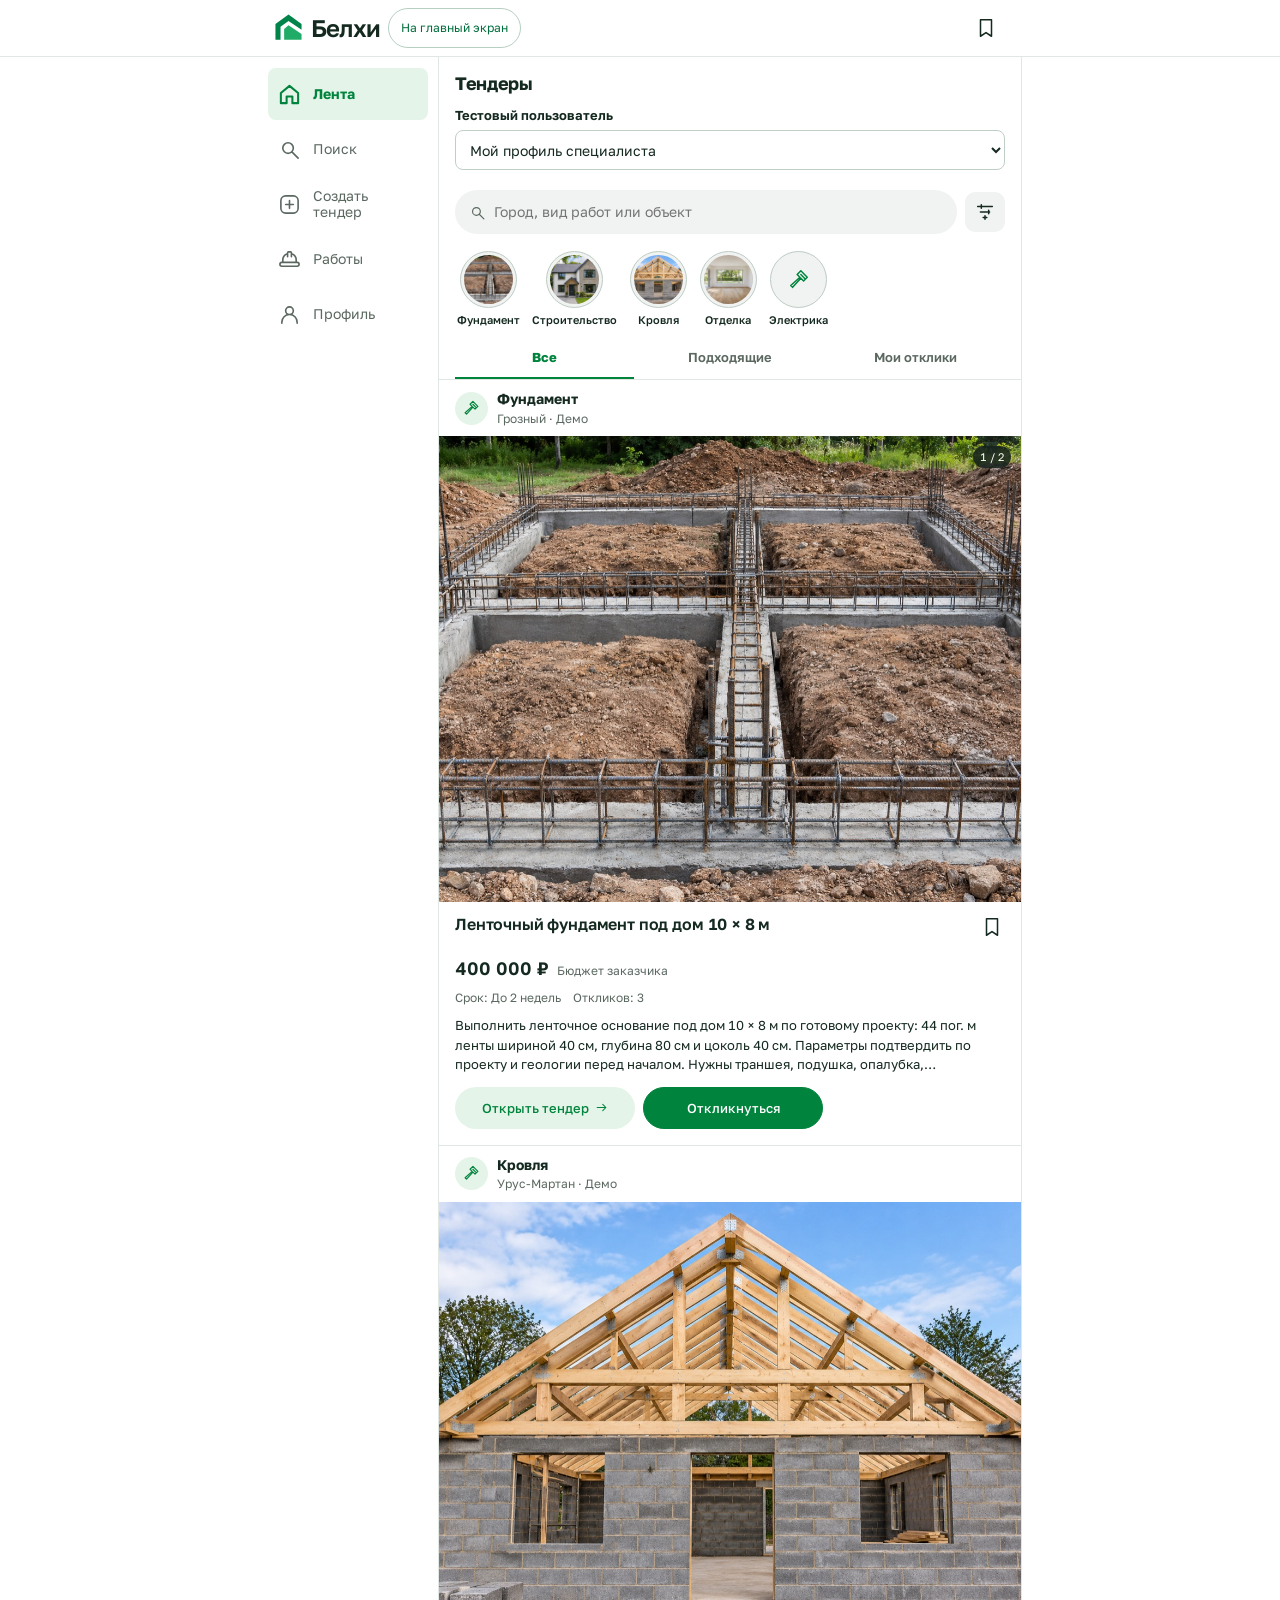
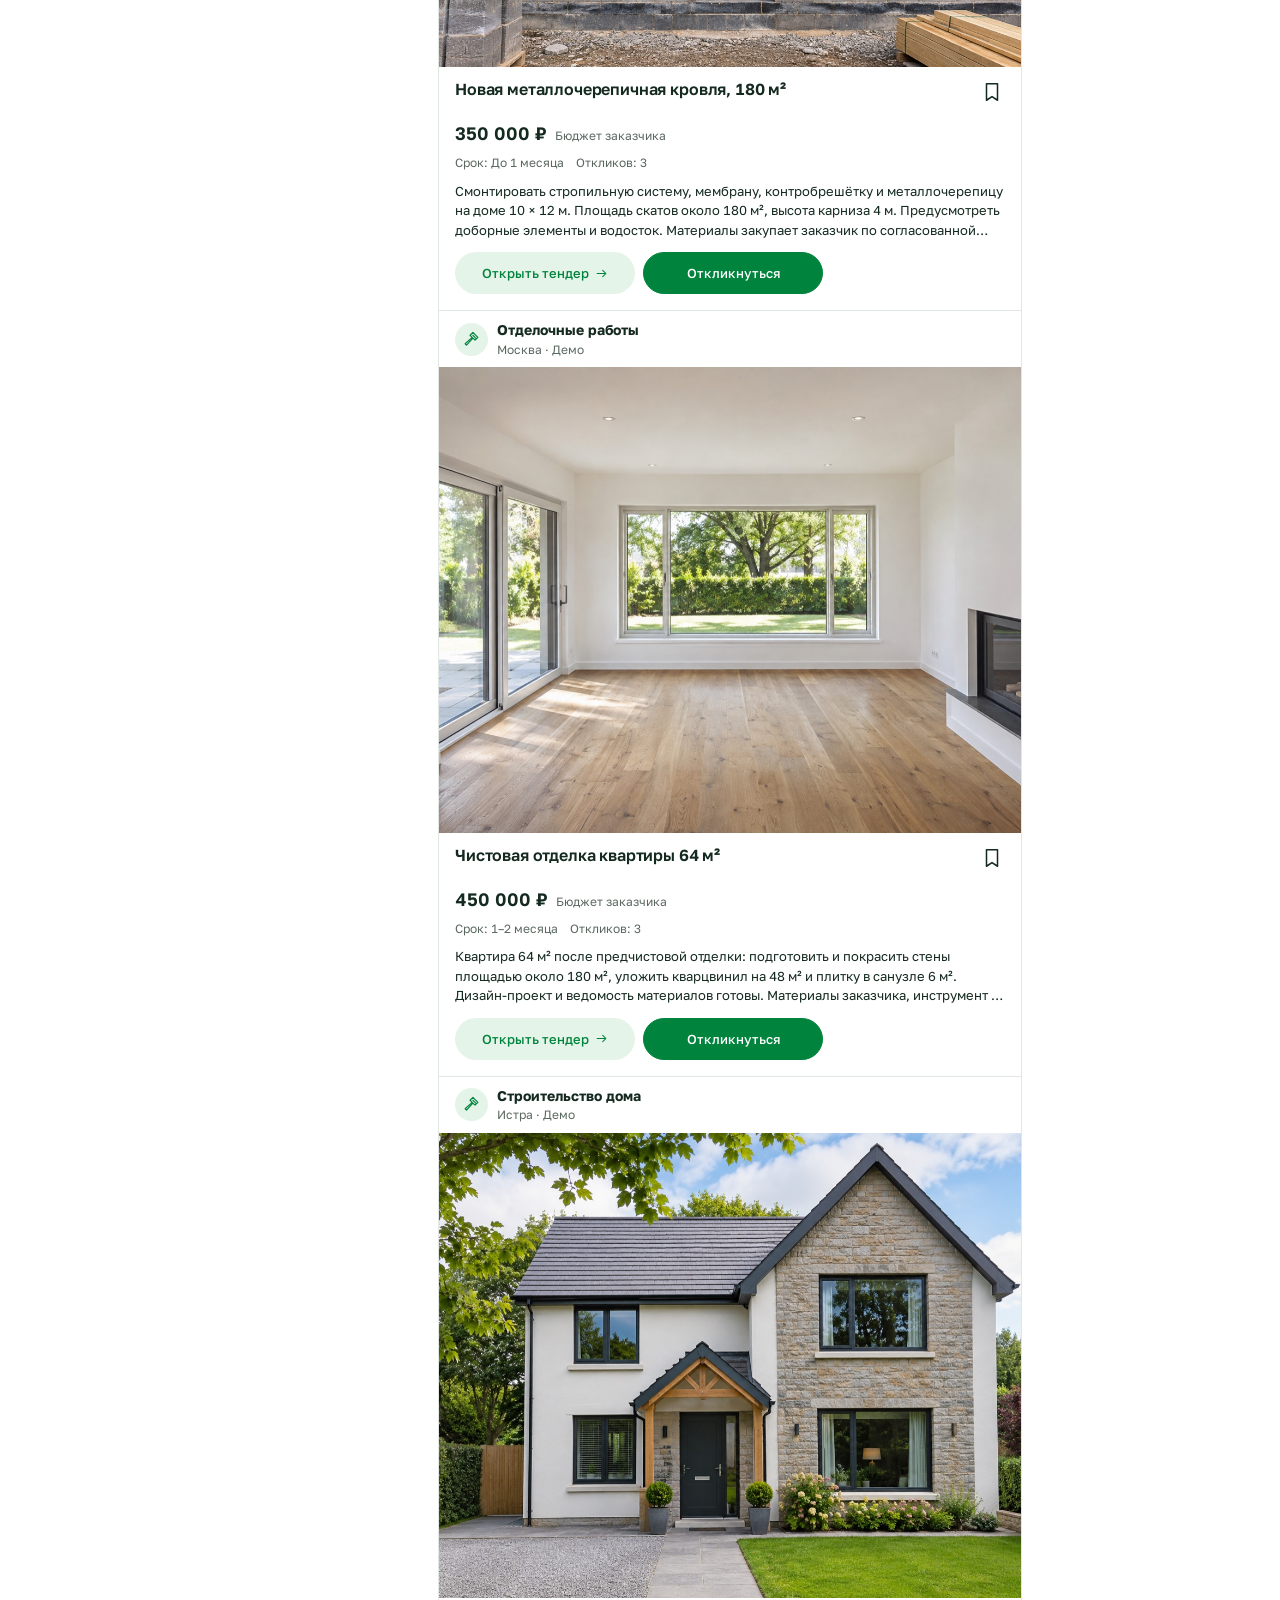
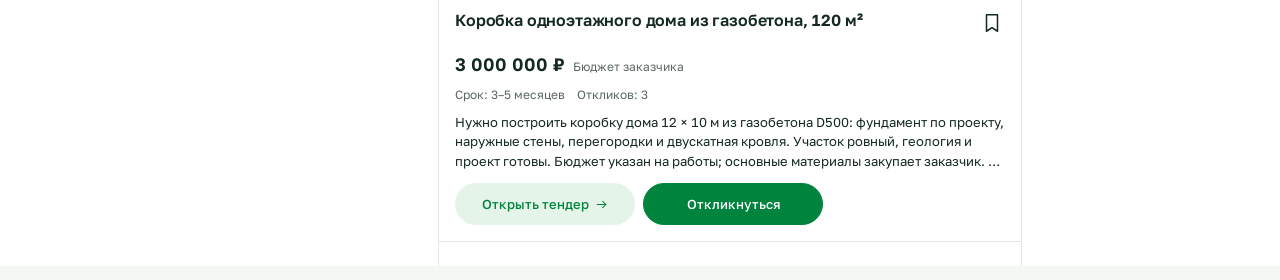
==== commit ed1e8093: "Add PWA installation, demo personas and owner-only tender responses" ====
--- a/app/index.html
+++ b/app/index.html
@@ -1,3 +1,3 @@
 <!doctype html>
-<html lang="ru"><head><meta charset="utf-8"><meta name="viewport" content="width=device-width, initial-scale=1, viewport-fit=cover"><meta name="theme-color" content="#007e47"><title>Белхи · Кабинет заказчика</title><link rel="stylesheet" href="style.css?v=20261109-3"><link rel="stylesheet" href="accounts.css?v=20261109-3"><link rel="stylesheet" href="workspace.css?v=20261112-ref-1"><link rel="stylesheet" href="design-tokens.css?v=20261112-pill-2"><link rel="stylesheet" href="tender-wizard.css?v=20261119-compact-2"><link rel="stylesheet" href="tender-feed.css?v=20261119-1"></head>
-<body><header><div class="head"><a class="brand" href="#list" aria-label="Белхи — главная"><svg viewBox="0 0 40 40" aria-hidden="true"><path fill="#008449" d="M2 15 20 2l18 13v8L20 11 9 19v18H2z"/><path fill="#20ac67" d="m14 22 6-5 18 12v8H14z"/></svg>Белхи</a><span>Кабинет заказчика</span><a id="workspace-saved" href="#market?tab=Сохранённые" aria-label="Сохранённые тендеры" class="workspace-icon" hidden><svg class="ui-icon" aria-hidden="true" viewBox="0 0 24 24"><path d="M6 3h12v18l-6-4-6 4z"/></svg></a><a id="switch-role" class="secondary btn" href="#worker">Исполнитель</a></div></header><div class="layout"><aside><div class="cover"></div><div class="rail"><small>БЕЛХИ / ЗАКАЗЧИК</small><h2>От заявки<br>до стройки</h2><ol id="steps"></ol><a href="#admin" class="back">Администрирование</a><footer>Локальная версия · На этом устройстве</footer></div></aside><main id="screen" tabindex="-1"></main></div><a class="admin-entry" href="#catalog">Демонстрационный каталог</a><a class="admin-entry" href="#admin">Администрирование</a><nav id="bottom-nav" aria-label="Основное меню"></nav><dialog id="confirmation"></dialog><p id="message" role="alert"></p><script>window.addEventListener('error',event=>console.error(event.error||event.message));window.addEventListener('unhandledrejection',event=>{document.querySelector('#screen').innerHTML='<pre role="alert" style="white-space:pre-wrap;font-size:11px">'+String(event.reason?.stack||event.reason)+'</pre>'})</script><script type="module">import('./app.js?v=20261119-compact-2').catch(error=>{document.querySelector('#screen').innerHTML='<pre role="alert" style="white-space:pre-wrap;font-size:11px">'+String(error.stack||error.message)+'</pre>';console.error(error)})</script></body></html>
+<html lang="ru"><head><meta charset="utf-8"><meta name="viewport" content="width=device-width, initial-scale=1, viewport-fit=cover"><meta name="theme-color" content="#007e47"><title>Белхи · Кабинет заказчика</title><link rel="stylesheet" href="style.css?v=20261109-3"><link rel="stylesheet" href="accounts.css?v=20261109-3"><link rel="stylesheet" href="workspace.css?v=20261112-ref-1"><link rel="stylesheet" href="design-tokens.css?v=20261112-pill-2"><link rel="stylesheet" href="tender-wizard.css?v=20261119-compact-2"><link rel="stylesheet" href="tender-feed.css?v=20261119-1"><link rel="manifest" href="manifest.webmanifest"><meta name="apple-mobile-web-app-capable" content="yes"><meta name="apple-mobile-web-app-title" content="Белхи"><link rel="apple-touch-icon" href="icons/apple-touch-icon.png"><link rel="icon" href="icons/icon-192.png"><link rel="stylesheet" href="pwa.css"></head>
+<body><header><div class="head"><a class="brand" href="#list" aria-label="Белхи — главная"><svg viewBox="0 0 40 40" aria-hidden="true"><path fill="#008449" d="M2 15 20 2l18 13v8L20 11 9 19v18H2z"/><path fill="#20ac67" d="m14 22 6-5 18 12v8H14z"/></svg>Белхи</a><span>Кабинет заказчика</span><button type="button" id="install-app" aria-expanded="false" aria-controls="install-help">На главный экран</button><a id="workspace-saved" href="#market?tab=Сохранённые" aria-label="Сохранённые тендеры" class="workspace-icon" hidden><svg class="ui-icon" aria-hidden="true" viewBox="0 0 24 24"><path d="M6 3h12v18l-6-4-6 4z"/></svg></a><a id="switch-role" class="secondary btn" href="#worker">Исполнитель</a></div></header><section id="install-help" aria-label="Установка Белхи" hidden><strong>Белхи на главном экране</strong><p></p><button type="button">Понятно</button></section><div class="layout"><aside><div class="cover"></div><div class="rail"><small>БЕЛХИ / ЗАКАЗЧИК</small><h2>От заявки<br>до стройки</h2><ol id="steps"></ol><a href="#admin" class="back">Администрирование</a><footer>Локальная версия · На этом устройстве</footer></div></aside><main id="screen" tabindex="-1"></main></div><a class="admin-entry" href="#catalog">Демонстрационный каталог</a><a class="admin-entry" href="#admin">Администрирование</a><nav id="bottom-nav" aria-label="Основное меню"></nav><dialog id="confirmation"></dialog><p id="message" role="alert"></p><script type="module" src="pwa.js"></script><script>window.addEventListener('error',event=>console.error(event.error||event.message));window.addEventListener('unhandledrejection',event=>{document.querySelector('#screen').innerHTML='<pre role="alert" style="white-space:pre-wrap;font-size:11px">'+String(event.reason?.stack||event.reason)+'</pre>'})</script><script type="module">import('./app.js?v=20261127-1').catch(error=>{document.querySelector('#screen').innerHTML='<pre role="alert" style="white-space:pre-wrap;font-size:11px">'+String(error.stack||error.message)+'</pre>';console.error(error)})</script></body></html>
--- a/app/pwa.css
+++ b/app/pwa.css
@@ -0,0 +1,6 @@
+#install-app{font:inherit;font-size:12px;white-space:nowrap;padding:8px 12px;border:1px solid #b6cfc2;border-radius:20px;background:#fff;color:#006d3c;cursor:pointer}
+#install-help{position:fixed;z-index:50;top:72px;right:16px;width:min(340px,calc(100vw - 32px));padding:20px;background:#fff;border:1px solid #b6cfc2;border-radius:14px;color:#17392b;box-shadow:0 8px 24px #17392b1a}
+#install-help p{font-size:14px;line-height:1.6}#install-help button{font:inherit;padding:8px 16px}#install-app:focus-visible{outline:2px solid #007e47;outline-offset:3px}
+.demo-persona{display:block;margin:12px 0 20px;font-size:13px}.demo-persona select{display:block;width:100%;margin-top:6px}.demo-note{font-size:13px;color:#496052}
+@media(max-width:600px){#install-app{font-size:11px;padding:7px 9px}.head{gap:8px}.head>span{display:none}}
+[hidden]{display:none!important}
